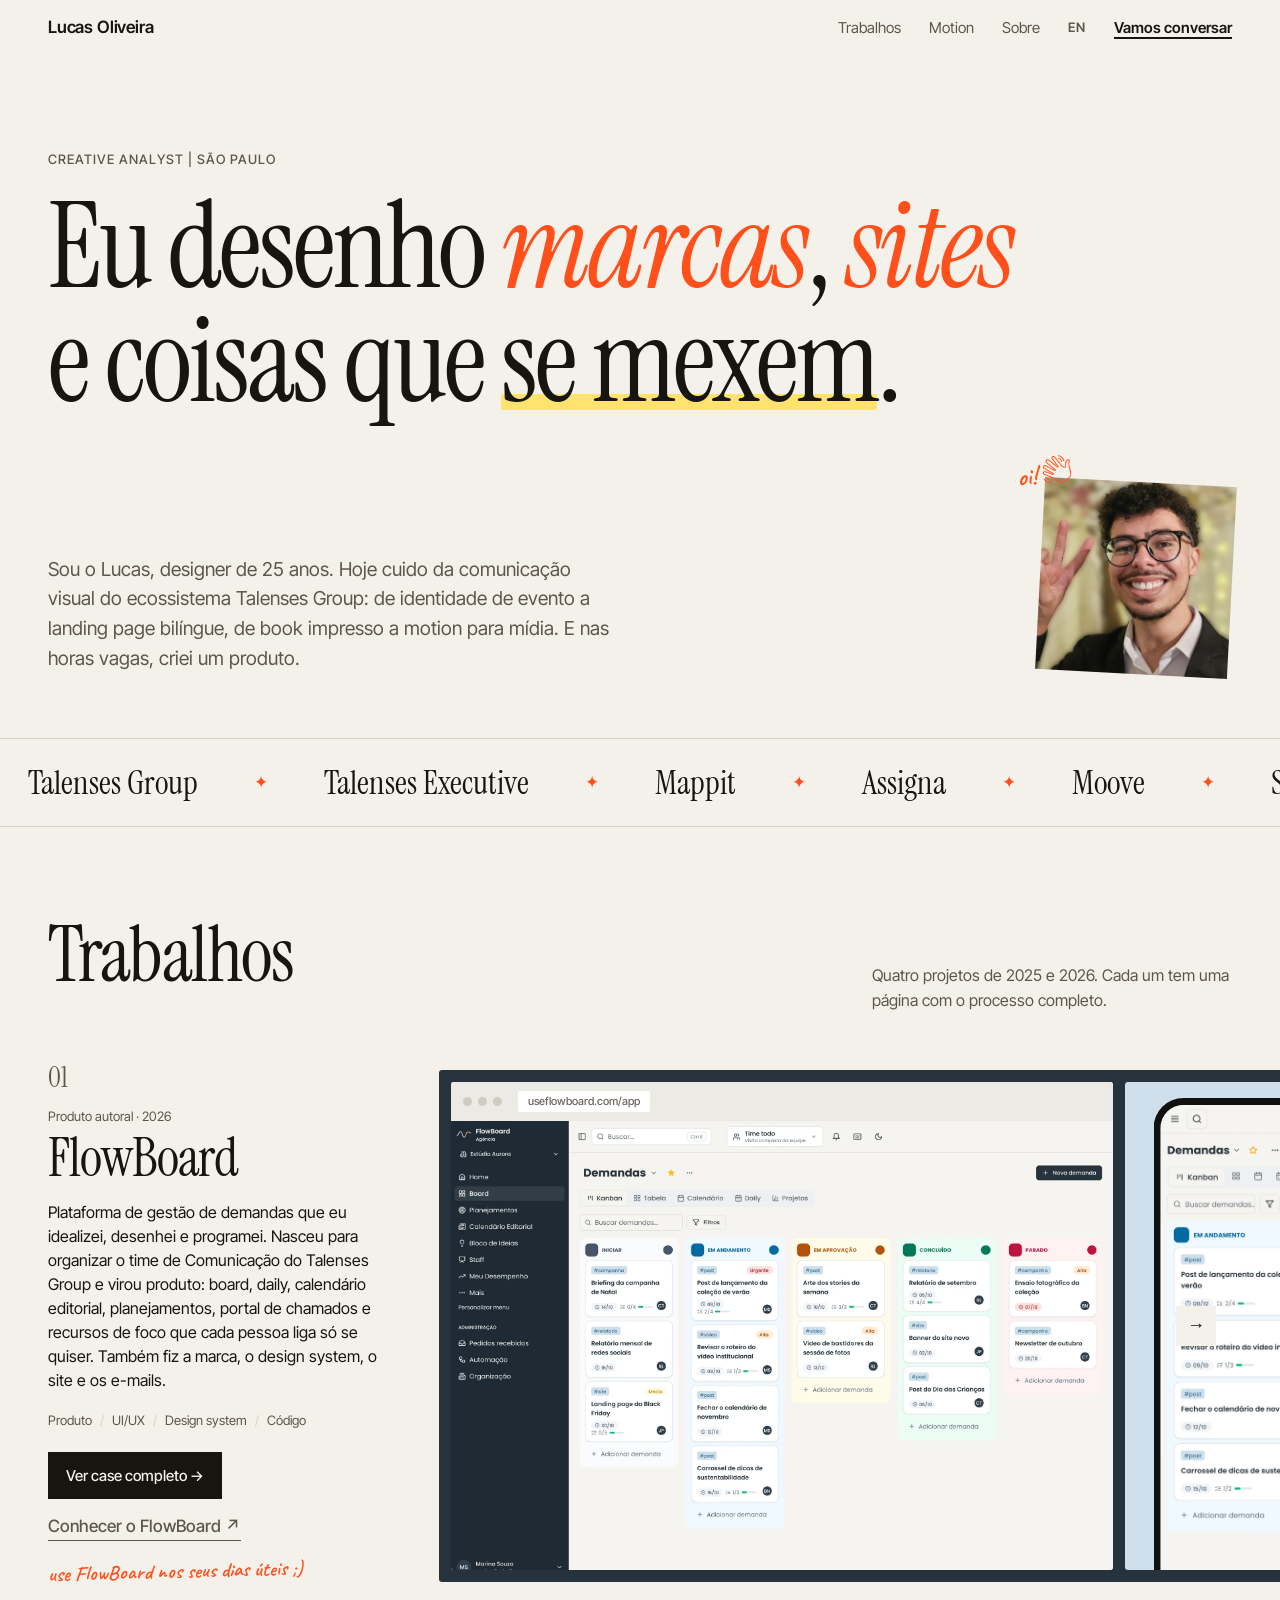
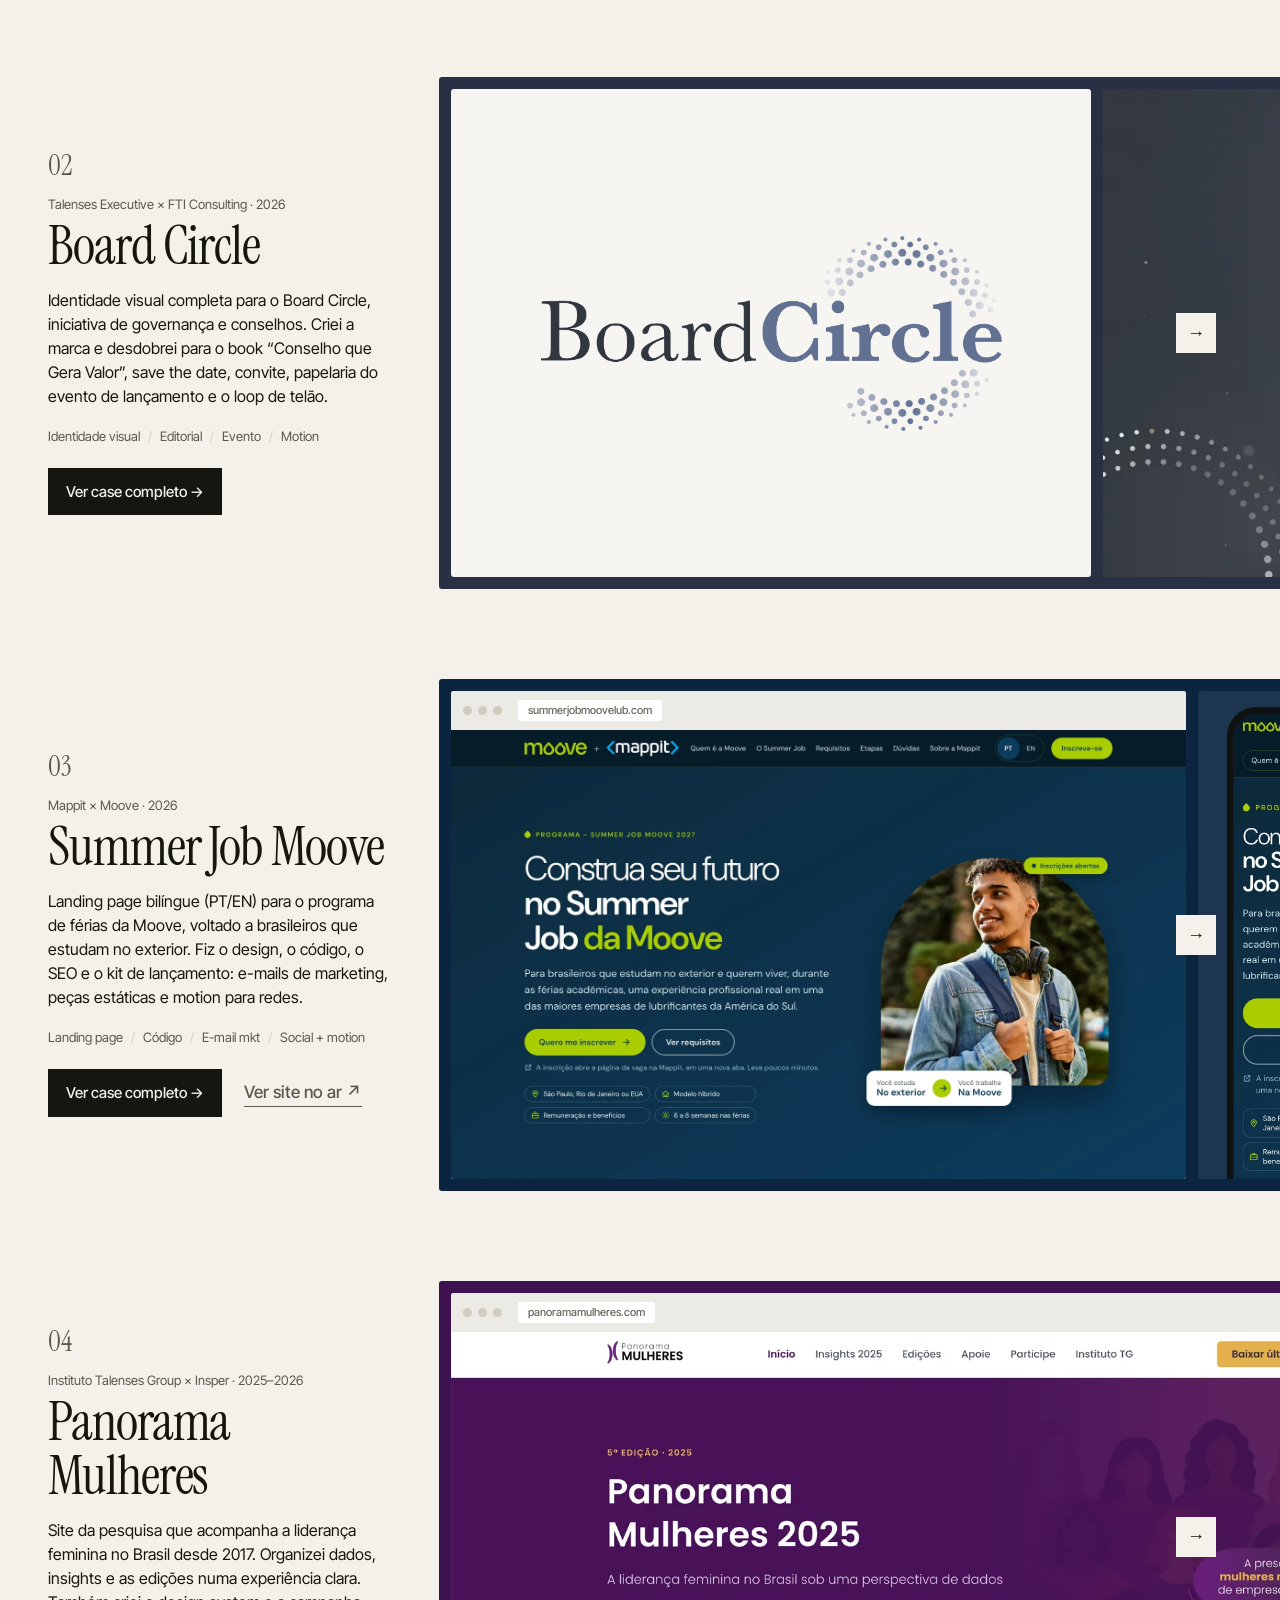
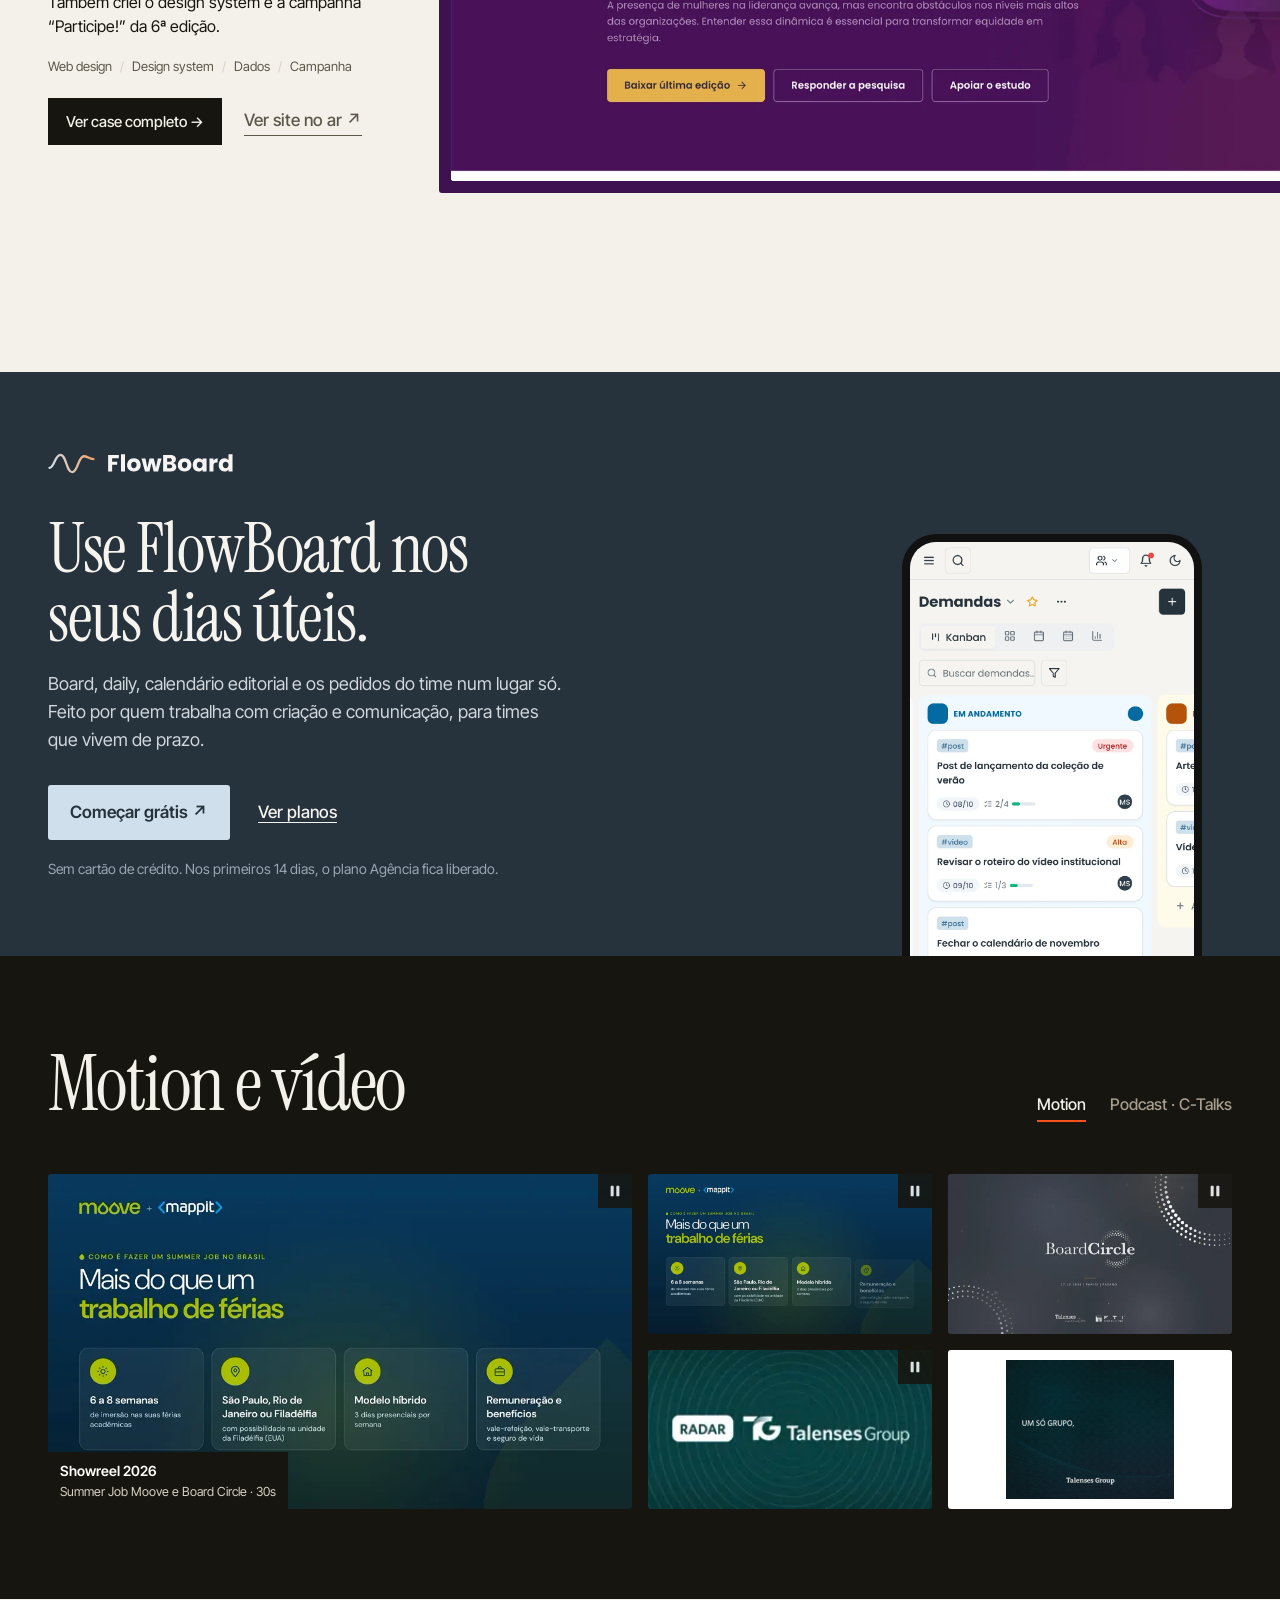
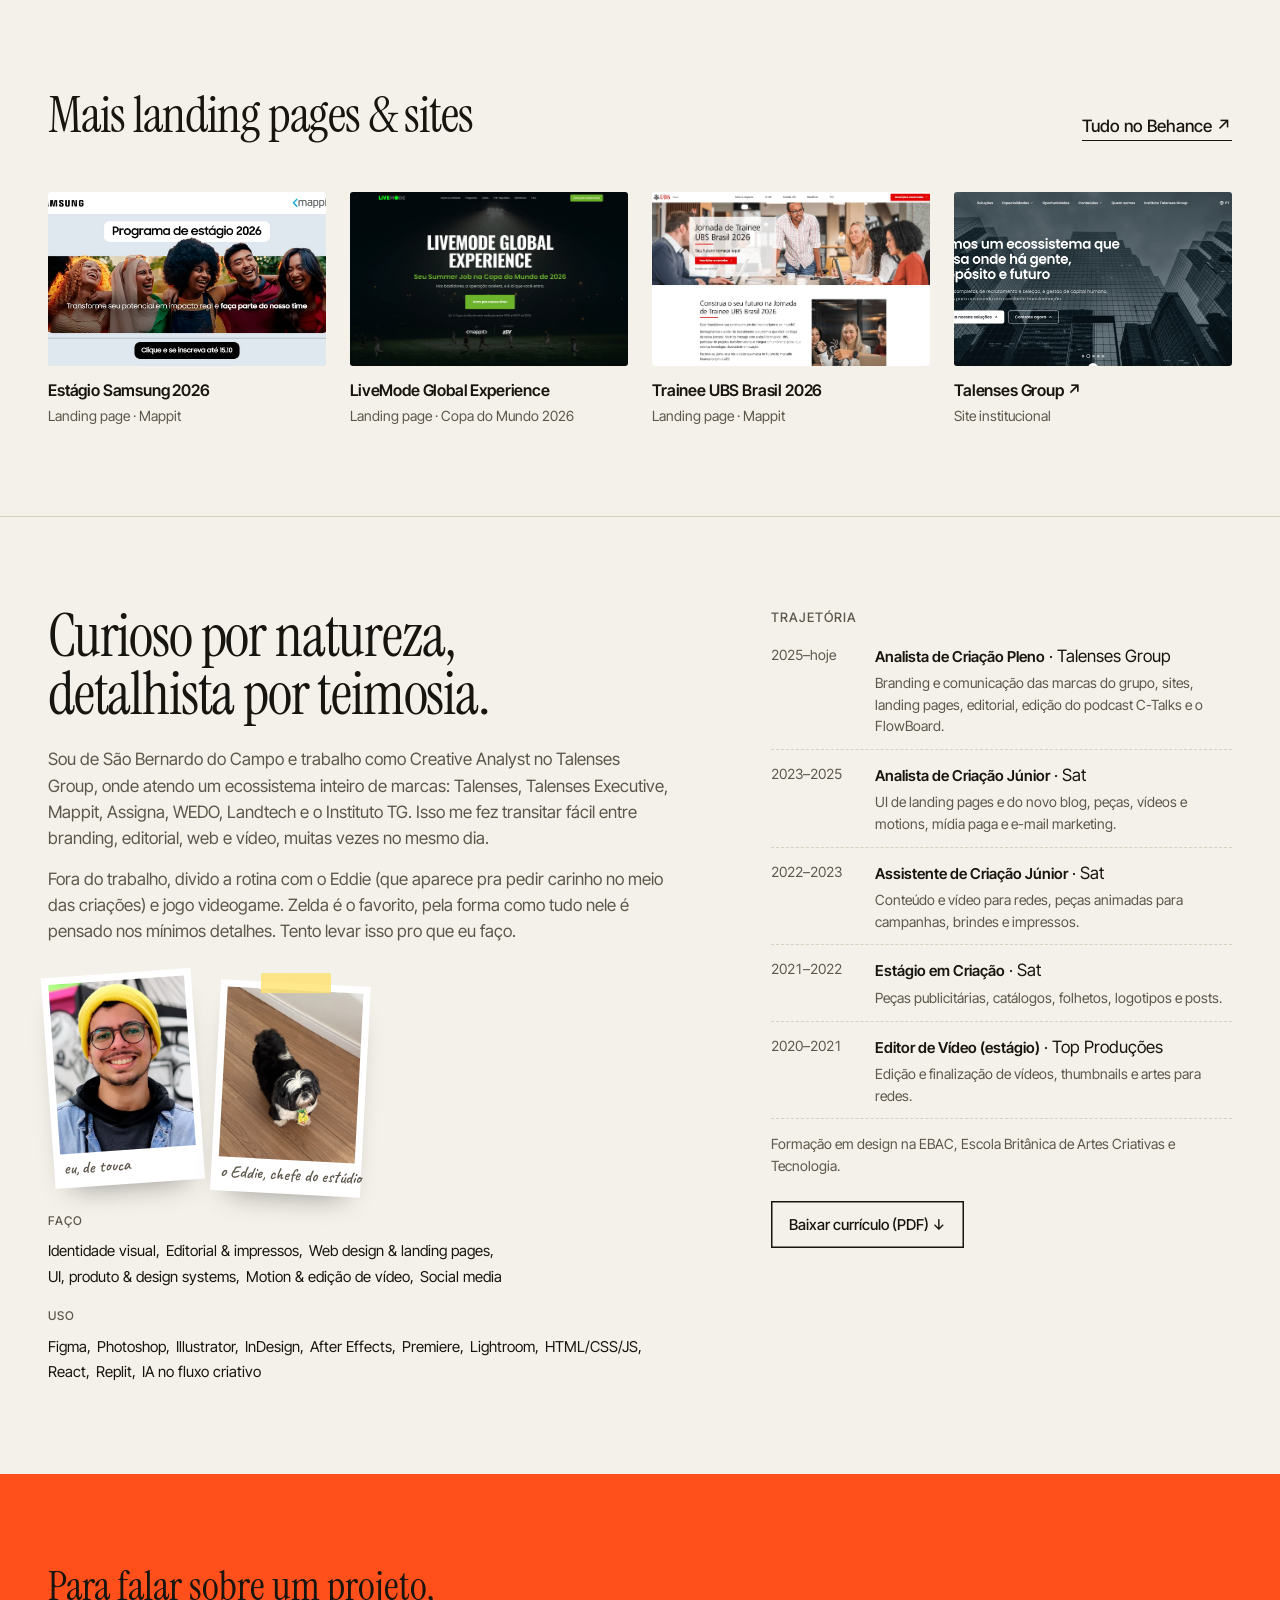
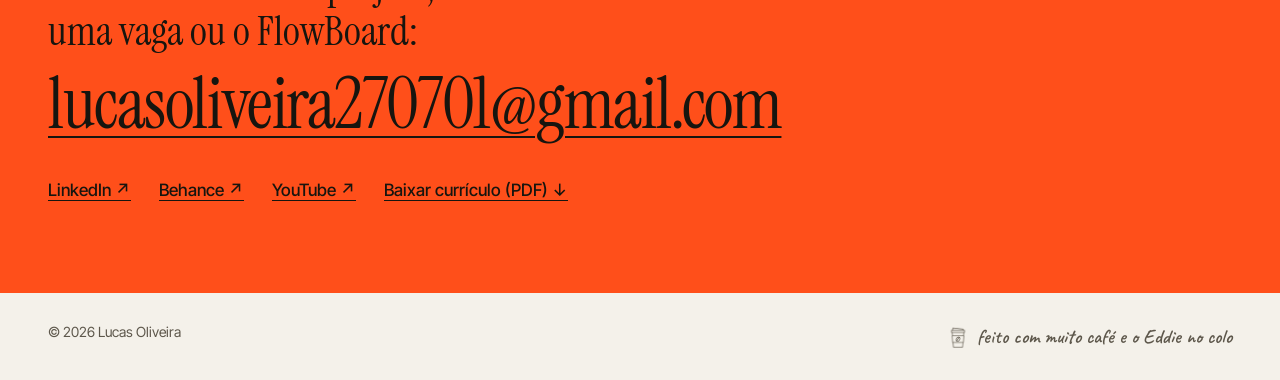
==== index.html @ 0d322a14 "Panorama: 310 empresas na edição 2025; "e-mails de marketing" no Summer Job Co-Authored-By: Claude O" ====
<!doctype html>
<html lang="pt-BR">
<head>
<meta charset="utf-8">
<meta name="viewport" content="width=device-width, initial-scale=1">
<title>Lucas Oliveira · Designer</title>
<meta name="description" content="Lucas Oliveira, designer em São Paulo. Identidade visual, sites, landing pages, produto e motion.">
<link rel="canonical" href="https://lukeoliveira27.github.io/portfolio/">
<link rel="alternate" hreflang="pt-BR" href="https://lukeoliveira27.github.io/portfolio/">
<link rel="alternate" hreflang="en" href="https://lukeoliveira27.github.io/portfolio/en/">
<meta property="og:type" content="website">
<meta property="og:title" content="Lucas Oliveira · Designer">
<meta property="og:description" content="Lucas Oliveira, designer em São Paulo. Identidade visual, sites, landing pages, produto e motion.">
<meta property="og:url" content="https://lukeoliveira27.github.io/portfolio/">
<meta property="og:image" content="https://lukeoliveira27.github.io/portfolio/assets/img/og.jpg">
<meta property="og:image:width" content="1200">
<meta property="og:image:height" content="630">
<meta name="twitter:card" content="summary_large_image">
<link rel="icon" href="assets/img/favicon.svg" type="image/svg+xml">
<link rel="preconnect" href="https://fonts.googleapis.com">
<link rel="preconnect" href="https://fonts.gstatic.com" crossorigin>
<link href="https://fonts.googleapis.com/css2?family=Instrument+Serif:ital@0;1&family=Inter+Tight:wght@400;500;600&family=Caveat:wght@500;600&display=swap" rel="stylesheet">
<link rel="stylesheet" href="styles.css">

</head>
<body>

<a class="skip" href="#trabalhos">Pular para os trabalhos</a>

<header class="nav">
  <a href="#topo" class="nav__name">Lucas Oliveira</a>
  <nav aria-label="Principal">
    <a href="#trabalhos">Trabalhos</a>
    <a href="#motion">Motion</a>
    <a href="#sobre">Sobre</a>
    <a class="nav__lang" href="en/" hreflang="en" lang="en">EN</a>
    <a href="#contato" class="nav__cta">Vamos conversar</a>
  </nav>
</header>

<main id="topo">

  <section class="hero wrap">
    <p class="eyebrow">Creative Analyst | São Paulo</p>
    <h1 class="hero__title">Eu desenho <em>marcas</em>, <em>sites</em><br class="br-lg"> e coisas que <span class="hero__move" aria-label="se mexem"><span aria-hidden="true"><span style="--i:0">s</span><span style="--i:1">e</span> <span style="--i:3">m</span><span style="--i:4">e</span><span style="--i:5">x</span><span style="--i:6">e</span><span style="--i:7">m</span></span></span>.</h1>
    <div class="hero__foot">
      <p class="hero__lead">Sou o Lucas, designer de 25 anos. Hoje cuido da comunicação visual do ecossistema Talenses Group: de identidade de evento a landing page bilíngue, de book impresso a motion para mídia. E nas horas vagas, criei um produto.</p>
      <figure class="hero__photo">
        <img src="assets/img/lucas.webp" alt="Lucas Oliveira sorrindo e fazendo sinal de paz" width="800" height="800">
        <figcaption class="hand">oi! <i class="ico ico--wave" style="--i:url(assets/icons/aceno.png)" aria-hidden="true"></i></figcaption>
      </figure>
    </div>
  </section>

  <div class="marquee" aria-label="Marcas e clientes">
    <div class="marquee__track"><span>Talenses Group</span><span>Talenses Executive</span><span>Mappit</span><span>Assigna</span><span>Moove</span><span>Samsung</span><span>UBS</span><span>LiveMode</span><span>Insper</span><span>FTI Consulting</span><span aria-hidden="true">Talenses Group</span><span aria-hidden="true">Talenses Executive</span><span aria-hidden="true">Mappit</span><span aria-hidden="true">Assigna</span><span aria-hidden="true">Moove</span><span aria-hidden="true">Samsung</span><span aria-hidden="true">UBS</span><span aria-hidden="true">LiveMode</span><span aria-hidden="true">Insper</span><span aria-hidden="true">FTI Consulting</span></div>
  </div>

  <section id="trabalhos" class="wrap section">
    <header class="section__head section__head--row">
      <h2 class="section__title">Trabalhos</h2>
      <p class="section__note">Quatro projetos de 2025 e 2026. Cada um tem uma página com o processo completo.</p>
    </header>

    <article class="case case--flow">
      <div class="case__intro">
        <span class="case__num">01</span>
        <div>
          <p class="case__client">Produto autoral · 2026</p>
          <h3 class="case__title"><a href="cases/flowboard.html">FlowBoard</a></h3>
          <p class="case__text">Plataforma de gestão de demandas que eu idealizei, desenhei e programei. Nasceu para organizar o time de Comunicação do Talenses Group e virou produto: board, daily, calendário editorial, planejamentos, portal de chamados e recursos de foco que cada pessoa liga só se quiser. Também fiz a marca, o design system, o site e os e-mails.</p>
          <ul class="tags"><li>Produto</li><li>UI/UX</li><li>Design system</li><li>Código</li></ul>
          <div class="case__links"><a class="btn" href="cases/flowboard.html">Ver case completo →</a><a class="link link--muted" href="https://useflowboard.com/" target="_blank" rel="noopener">Conhecer o FlowBoard ↗</a></div>
          <p class="hand case__note">use FlowBoard nos seus dias úteis ;)</p>
        </div>
      </div>
      <div class="car car--flow" role="region" aria-label="Imagens de FlowBoard">
        <button class="car__btn car__btn--prev" type="button" aria-label="Anterior" disabled>←</button>
        <div class="car__track" tabindex="0">
        <figure class="s s--browser zoom" style="--ar: 1.4409"><div class="browser"><span></span><span></span><span></span><b>useflowboard.com/app</b></div><img src="assets/img/fb-kanban.webp" alt="Board do FlowBoard em kanban, com demandas por status" loading="lazy" width="2000" height="1388"></figure>
        <figure class="s s--phone zoom"><img src="assets/img/fb-mob-board.webp" alt="Board do FlowBoard no celular" loading="lazy" width="900" height="1947"></figure>
        <figure class="s zoom"><img src="assets/img/fb-home.webp" alt="Home do FlowBoard com a Daily e as prioridades do dia" loading="lazy" width="2000" height="1388"></figure>
        <figure class="s zoom"><img src="assets/img/fb-kanban-dark.webp" alt="Board do FlowBoard no modo escuro" loading="lazy" width="2000" height="1388"></figure>
        <figure class="s s--phone zoom"><img src="assets/img/fb-mob-daily.webp" alt="Daily do FlowBoard no celular" loading="lazy" width="900" height="1947"></figure>
        <figure class="s s--browser zoom" style="--ar: 1.6000"><div class="browser"><span></span><span></span><span></span><b>useflowboard.com</b></div><img src="assets/img/fb-site.webp" alt="Site do FlowBoard: Cada demanda num lugar só" loading="lazy" width="2000" height="1250"></figure>
        </div>
        <button class="car__btn car__btn--next" type="button" aria-label="Próximo">→</button>
      </div>
    </article>

    <article class="case case--board">
      <div class="case__intro">
        <span class="case__num">02</span>
        <div>
          <p class="case__client">Talenses Executive × FTI Consulting · 2026</p>
          <h3 class="case__title"><a href="cases/board-circle.html">Board Circle</a></h3>
          <p class="case__text">Identidade visual completa para o Board Circle, iniciativa de governança e conselhos. Criei a marca e desdobrei para o book “Conselho que Gera Valor”, save the date, convite, papelaria do evento de lançamento e o loop de telão.</p>
          <ul class="tags"><li>Identidade visual</li><li>Editorial</li><li>Evento</li><li>Motion</li></ul>
          <div class="case__links"><a class="btn" href="cases/board-circle.html">Ver case completo →</a></div>
          
        </div>
      </div>
      <div class="car car--board" role="region" aria-label="Imagens de Board Circle">
        <button class="car__btn car__btn--prev" type="button" aria-label="Anterior" disabled>←</button>
        <div class="car__track" tabindex="0">
        <figure class="s s--logo"><img src="assets/img/bc-logo.png" alt="Logotipo Board Circle" loading="lazy" width="1401" height="591"></figure>
        <figure class="s s--video"><video src="assets/video/bc-loop.mp4" poster="assets/img/poster-bc-loop.webp" muted loop playsinline preload="none" aria-label="Loop animado do Board Circle para o telão do evento"></video></figure>
        <figure class="s zoom"><img src="assets/img/bc-convite.webp" alt="Convite do Board Circle Experience" loading="lazy" width="1080" height="1080"></figure>
        <figure class="s zoom"><img src="assets/img/bc-std.webp" alt="Save the date do Board Circle" loading="lazy" width="1080" height="1080"></figure>
        <figure class="s zoom"><img src="assets/img/bc-book-li.webp" alt="Divulgação do book Conselho que Gera Valor em tablet" loading="lazy" width="1600" height="900"></figure>
        <figure class="s s--light zoom"><img src="assets/img/bc-ecobag.webp" alt="Mockup de ecobag preta com a marca Board Circle" loading="lazy" width="1200" height="1205"></figure>
        <figure class="s s--contain zoom"><img src="assets/img/bc-azeite.webp" alt="Mockup de porta-azeite com a marca Board Circle" loading="lazy" width="979" height="1606"></figure>
        </div>
        <button class="car__btn car__btn--next" type="button" aria-label="Próximo">→</button>
      </div>
    </article>

    <article class="case case--moove">
      <div class="case__intro">
        <span class="case__num">03</span>
        <div>
          <p class="case__client">Mappit × Moove · 2026</p>
          <h3 class="case__title"><a href="cases/summer-job-moove.html">Summer Job Moove</a></h3>
          <p class="case__text">Landing page bilíngue (PT/EN) para o programa de férias da Moove, voltado a brasileiros que estudam no exterior. Fiz o design, o código, o SEO e o kit de lançamento: e-mails de marketing, peças estáticas e motion para redes.</p>
          <ul class="tags"><li>Landing page</li><li>Código</li><li>E-mail mkt</li><li>Social + motion</li></ul>
          <div class="case__links"><a class="btn" href="cases/summer-job-moove.html">Ver case completo →</a><a class="link link--muted" href="https://summerjobmoovelub.com/" target="_blank" rel="noopener">Ver site no ar ↗</a></div>
          
        </div>
      </div>
      <div class="car car--moove" role="region" aria-label="Imagens de Summer Job Moove">
        <button class="car__btn car__btn--prev" type="button" aria-label="Anterior" disabled>←</button>
        <div class="car__track" tabindex="0">
        <figure class="s s--browser zoom" style="--ar: 1.6000"><div class="browser"><span></span><span></span><span></span><b>summerjobmoovelub.com</b></div><img src="assets/img/moove-lp-topo.webp" alt="Topo da landing page Summer Job Moove no computador" loading="lazy" width="1600" height="1000"></figure>
        <figure class="s s--phone zoom"><img src="assets/img/moove-lp-mobile.webp" alt="Landing page Summer Job Moove no celular" loading="lazy" width="750" height="1624"></figure>
        <figure class="s s--post">
          <div class="post">
            <header class="post__head">
              <img src="assets/img/mappit-avatar.webp" alt="" width="48" height="48">
              <div><b>Mappit</b><span>Recrutamento de jovens talentos</span><span>1 d</span></div>
              <span class="post__follow">+ Seguir</span>
            </header>
            <p class="post__text">Passe suas férias no Brasil e construa seu futuro na Moove. Inscrições abertas para o Summer Job Moove 2027 em São Paulo, Rio de Janeiro ou Filadélfia.</p>
            <div class="zoom post__media"><img src="assets/img/moove-feed.webp" alt="Post de feed: Construa seu futuro na Moove" loading="lazy" width="1080" height="1080"></div>
            <div class="post__stats" aria-hidden="true"><span><i class="ico" style="--i:url(assets/icons/curtir.png)"></i><i class="ico" style="--i:url(assets/icons/coracao.png)"></i><i class="ico" style="--i:url(assets/icons/palmas.png)"></i></span></div>
            <div class="post__actions"><span>Gostei</span><span>Comentar</span><span>Compartilhar</span><span>Enviar</span></div>
          </div>
        </figure>
        <figure class="s s--video"><video src="assets/video/moove-motion.mp4" poster="assets/img/poster-moove-motion.webp" muted loop playsinline preload="none" aria-label="Motion de divulgação do Summer Job Moove"></video></figure>
        <figure class="s zoom"><img src="assets/img/moove-lp-08.webp" alt="Seção de etapas do processo seletivo" loading="lazy" width="1600" height="723"></figure>
        </div>
        <button class="car__btn car__btn--next" type="button" aria-label="Próximo">→</button>
      </div>
    </article>

    <article class="case case--panorama">
      <div class="case__intro">
        <span class="case__num">04</span>
        <div>
          <p class="case__client">Instituto Talenses Group × Insper · 2025–2026</p>
          <h3 class="case__title"><a href="cases/panorama-mulheres.html">Panorama Mulheres</a></h3>
          <p class="case__text">Site da pesquisa que acompanha a liderança feminina no Brasil desde 2017. Organizei dados, insights e as edições numa experiência clara. Também criei o design system e a campanha “Participe!” da 6ª edição.</p>
          <ul class="tags"><li>Web design</li><li>Design system</li><li>Dados</li><li>Campanha</li></ul>
          <div class="case__links"><a class="btn" href="cases/panorama-mulheres.html">Ver case completo →</a><a class="link link--muted" href="https://panoramamulheres.com/" target="_blank" rel="noopener">Ver site no ar ↗</a></div>
          
        </div>
      </div>
      <div class="car car--panorama" role="region" aria-label="Imagens de Panorama Mulheres">
        <button class="car__btn car__btn--prev" type="button" aria-label="Anterior" disabled>←</button>
        <div class="car__track" tabindex="0">
        <figure class="s s--browser zoom" style="--ar: 2.3022"><div class="browser"><span></span><span></span><span></span><b>panoramamulheres.com</b></div><img src="assets/img/pm-site-old.webp" alt="Topo do site Panorama Mulheres 2025" loading="lazy" width="1600" height="695"></figure>
        <figure class="s zoom"><img src="assets/img/pm-participe-2.webp" alt="Post da campanha Participe da 6ª edição" loading="lazy" width="1080" height="1080"></figure>
        <figure class="s zoom"><img src="assets/img/pm-insights.webp" alt="Seção de principais insights da edição 2025" loading="lazy" width="1476" height="935"></figure>
        <figure class="s zoom"><img src="assets/img/pm-edicoes.webp" alt="Linha do tempo das edições desde 2017" loading="lazy" width="1476" height="1064"></figure>
        </div>
        <button class="car__btn car__btn--next" type="button" aria-label="Próximo">→</button>
      </div>
    </article>

  </section>

  <section class="fbcta" aria-labelledby="fbcta-title">
    <div class="wrap fbcta__in">
      <div class="fbcta__text">
        <img class="fbcta__logo" src="assets/img/flowboard-logo.svg" alt="FlowBoard" width="279" height="44">
        <h2 id="fbcta-title" class="fbcta__title">Use FlowBoard nos seus dias úteis.</h2>
        <p class="fbcta__lead">Board, daily, calendário editorial e os pedidos do time num lugar só. Feito por quem trabalha com criação e comunicação, para times que vivem de prazo.</p>
        <div class="fbcta__actions">
          <a class="fbcta__btn" href="https://useflowboard.com/?utm_source=portfolio&utm_medium=referral&utm_campaign=portfolio-lucas" target="_blank" rel="noopener">Começar grátis ↗</a>
          <a class="fbcta__link" href="https://useflowboard.com/planos?utm_source=portfolio&utm_medium=referral&utm_campaign=portfolio-lucas" target="_blank" rel="noopener">Ver planos</a>
        </div>
        <p class="fbcta__note">Sem cartão de crédito. Nos primeiros 14 dias, o plano Agência fica liberado.</p>
      </div>
      <div class="fbcta__shot" aria-hidden="true">
        <img src="assets/img/fb-mob-board.webp" alt="" loading="lazy" width="900" height="1947">
      </div>
    </div>
  </section>

  <section id="motion" class="motion">
    <div class="wrap">
      <header class="section__head section__head--row">
        <h2 class="section__title">Motion e vídeo</h2>
        <div class="tabs" role="tablist" aria-label="Motion e podcast">
          <button type="button" role="tab" id="tab-motion" aria-controls="panel-motion" aria-selected="true">Motion</button>
          <button type="button" role="tab" id="tab-pod" aria-controls="panel-pod" aria-selected="false" tabindex="-1">Podcast · C-Talks</button>
        </div>
      </header>

      <div id="panel-motion" role="tabpanel" aria-labelledby="tab-motion">
        <div class="mgrid">
          <figure class="showreel">
            <video src="assets/video/showreel.mp4" poster="assets/img/poster-showreel.webp" muted loop playsinline preload="none" aria-label="Showreel de motion 2026"></video>
            <figcaption><b>Showreel 2026</b> Summer Job Moove e Board Circle · 30s</figcaption>
          </figure>
          <figure>
            <video src="assets/video/moove-motion.mp4" poster="assets/img/poster-moove-motion.webp" muted loop playsinline preload="none" aria-label="Summer Job Moove"></video>
            <figcaption><b>Summer Job Moove</b> Motion para redes</figcaption>
          </figure>
          <figure>
            <video src="assets/video/bc-loop.mp4" poster="assets/img/poster-bc-loop.webp" muted loop playsinline preload="none" aria-label="Board Circle"></video>
            <figcaption><b>Board Circle</b> Loop de telão do evento</figcaption>
          </figure>
          <figure>
            <video src="assets/video/radar-header.mp4" poster="assets/img/poster-radar-header.webp" muted loop playsinline preload="none" aria-label="Radar TG"></video>
            <figcaption><b>Radar TG</b> Header animado de newsletter</figcaption>
          </figure>
          <figure class="m-gif">
            <img src="assets/img/exame-retangulo.gif" alt="Banner animado Talenses Group para a Exame" loading="lazy" width="300" height="250">
            <figcaption><b>Talenses Group × Exame</b> Banners animados de mídia</figcaption>
          </figure>
        </div>
      </div>

      <div id="panel-pod" role="tabpanel" aria-labelledby="tab-pod">
        <div class="pod__head">
          <p class="pod__text">Edito os episódios do C-Talks, o videocast do Talenses Group com executivos e lideranças, e os cortes para as redes.</p>
          <a class="link pod__all" href="https://www.youtube.com/@c-talks-talenses-group" target="_blank" rel="noopener">Ver todos no YouTube ↗</a>
        </div>
        <div class="pod__grid">
          <a class="ep" href="https://www.youtube.com/watch?v=zMlBGGOxIZM" target="_blank" rel="noopener">
            <span class="ep__thumb"><img src="assets/img/ct-zMlBGGOxIZM.webp" alt="" loading="lazy" width="960" height="540"><span class="ep__play" aria-hidden="true">▶</span></span>
            <span class="ep__n">C-Talks #29</span>
            <span class="ep__t">Brasil 2027: o que esperar da economia e dos negócios</span>
          </a>
          <a class="ep" href="https://www.youtube.com/watch?v=h2c3iQqqNe0" target="_blank" rel="noopener">
            <span class="ep__thumb"><img src="assets/img/ct-h2c3iQqqNe0.webp" alt="" loading="lazy" width="960" height="540"><span class="ep__play" aria-hidden="true">▶</span></span>
            <span class="ep__n">C-Talks #28</span>
            <span class="ep__t">Empresas familiares: sucessão, governança e o legado que atravessa gerações</span>
          </a>
          <a class="ep" href="https://www.youtube.com/watch?v=WfEy7IuZ920" target="_blank" rel="noopener">
            <span class="ep__thumb"><img src="assets/img/ct-WfEy7IuZ920.webp" alt="" loading="lazy" width="960" height="540"><span class="ep__play" aria-hidden="true">▶</span></span>
            <span class="ep__n">C-Talks #27</span>
            <span class="ep__t">Liderança feminina na era da inteligência artificial</span>
          </a>
          <a class="ep" href="https://www.youtube.com/watch?v=sNCrkP57UUg" target="_blank" rel="noopener">
            <span class="ep__thumb"><img src="assets/img/ct-sNCrkP57UUg.webp" alt="" loading="lazy" width="960" height="540"><span class="ep__play" aria-hidden="true">▶</span></span>
            <span class="ep__n">C-Talks #26</span>
            <span class="ep__t">Do código ao comando: como a IA está redesenhando a liderança</span>
          </a>
        </div>
      </div>
    </div>
  </section>

  <section class="wrap section">
    <header class="section__head section__head--row">
      <h2 class="section__title section__title--sm">Mais landing pages &amp; sites</h2>
      <a class="link" href="https://www.behance.net/lucasoliveira107" target="_blank" rel="noopener">Tudo no Behance ↗</a>
    </header>
    <div class="grid">
      <article class="card">
        <figure class="zoom"><img src="assets/img/samsung.webp" alt="Estágio Samsung 2026" loading="lazy" width="1200" height="627"></figure>
        <h3>Estágio Samsung 2026</h3><p>Landing page · Mappit</p>
      </article>
      <article class="card">
        <figure class="zoom"><img src="assets/img/livemode.webp" alt="LiveMode Global Experience" loading="lazy" width="1600" height="790"></figure>
        <h3>LiveMode Global Experience</h3><p>Landing page · Copa do Mundo 2026</p>
      </article>
      <article class="card">
        <figure class="zoom"><img src="assets/img/ubs.webp" alt="Trainee UBS Brasil 2026" loading="lazy" width="1600" height="806"></figure>
        <h3>Trainee UBS Brasil 2026</h3><p>Landing page · Mappit</p>
      </article>
      <article class="card">
        <figure class="zoom"><img src="assets/img/tg-site.webp" alt="Talenses Group" loading="lazy" width="1600" height="694"></figure>
        <h3><a href="https://talensesgroup.com/" target="_blank" rel="noopener">Talenses Group ↗</a></h3><p>Site institucional</p>
      </article>
    </div>
  </section>

  <section id="sobre" class="wrap section about">
    <div class="about__text">
      <h2 class="section__title">Curioso por natureza, detalhista por teimosia.</h2>
      <p>Sou de São Bernardo do Campo e trabalho como Creative Analyst no Talenses Group, onde atendo um ecossistema inteiro de marcas: Talenses, Talenses Executive, Mappit, Assigna, WEDO, Landtech e o Instituto TG. Isso me fez transitar fácil entre branding, editorial, web e vídeo, muitas vezes no mesmo dia.</p>
      <p>Fora do trabalho, divido a rotina com o Eddie (que aparece pra pedir carinho no meio das criações) e jogo videogame. Zelda é o favorito, pela forma como tudo nele é pensado nos mínimos detalhes. Tento levar isso pro que eu faço.</p>
      <div class="about__photos" aria-hidden="true">
        <figure class="polaroid polaroid--a"><img src="assets/img/lucas2.webp" alt="" loading="lazy"><figcaption class="hand">eu, de touca</figcaption></figure>
        <figure class="polaroid polaroid--b"><img src="assets/img/eddie.webp" alt="" loading="lazy"><figcaption class="hand">o Eddie, chefe do estúdio</figcaption></figure>
      </div>
      <div class="skills">
        <h3>Faço</h3>
        <ul><li>Identidade visual</li><li>Editorial &amp; impressos</li><li>Web design &amp; landing pages</li><li>UI, produto &amp; design systems</li><li>Motion &amp; edição de vídeo</li><li>Social media</li></ul>
        <h3>Uso</h3>
        <ul><li>Figma</li><li>Photoshop</li><li>Illustrator</li><li>InDesign</li><li>After Effects</li><li>Premiere</li><li>Lightroom</li><li>HTML/CSS/JS</li><li>React</li><li>Replit</li><li>IA no fluxo criativo</li></ul>
      </div>
    </div>
    <aside class="about__side">
      <h3 class="about__sub">Trajetória</h3>
      <ol class="tl">
          <li><span class="tl__when">2025–hoje</span><div><b>Analista de Criação Pleno</b> · Talenses Group<p>Branding e comunicação das marcas do grupo, sites, landing pages, editorial, edição do podcast C-Talks e o FlowBoard.</p></div></li>
          <li><span class="tl__when">2023–2025</span><div><b>Analista de Criação Júnior</b> · Sat<p>UI de landing pages e do novo blog, peças, vídeos e motions, mídia paga e e-mail marketing.</p></div></li>
          <li><span class="tl__when">2022–2023</span><div><b>Assistente de Criação Júnior</b> · Sat<p>Conteúdo e vídeo para redes, peças animadas para campanhas, brindes e impressos.</p></div></li>
          <li><span class="tl__when">2021–2022</span><div><b>Estágio em Criação</b> · Sat<p>Peças publicitárias, catálogos, folhetos, logotipos e posts.</p></div></li>
          <li><span class="tl__when">2020–2021</span><div><b>Editor de Vídeo (estágio)</b> · Top Produções<p>Edição e finalização de vídeos, thumbnails e artes para redes.</p></div></li>
      </ol>
      <p class="about__edu">Formação em design na EBAC, Escola Britânica de Artes Criativas e Tecnologia.</p>
      <a class="btn btn--ghost" href="assets/curriculo-lucas-oliveira.pdf" download>Baixar currículo (PDF) ↓</a>
    </aside>
  </section>

  <section id="contato" class="contact">
    <div class="wrap">
      <h2 class="contact__title">Para falar sobre um projeto, uma vaga ou o FlowBoard:</h2>
      <a class="contact__mail" href="mailto:lucasoliveira270701@gmail.com">lucasoliveira270701@gmail.com</a>
      <ul class="contact__links">
        <li><a href="https://www.linkedin.com/in/lucasantosoliveira/" target="_blank" rel="noopener">LinkedIn ↗</a></li>
        <li><a href="https://www.behance.net/lucasoliveira107" target="_blank" rel="noopener">Behance ↗</a></li>
        <li><a href="https://www.youtube.com/@lukizitos" target="_blank" rel="noopener">YouTube ↗</a></li>
        <li><a href="assets/curriculo-lucas-oliveira.pdf" download>Baixar currículo (PDF) ↓</a></li>
      </ul>
    </div>
  </section>
</main>

<footer class="foot wrap">
  <span>© 2026 Lucas Oliveira</span>
  <span class="hand foot__made"><i class="ico" style="--i:url(assets/icons/cafe.png)" aria-hidden="true"></i>feito com muito café e o Eddie no colo</span>
</footer>

<dialog class="lightbox" aria-label="Ampliar">
  <button class="lightbox__close" aria-label="Fechar">×</button>
  <img alt="">
</dialog>

<script>window.I18N = { pause: "Pausar vídeo", play: "Tocar vídeo", zoom: "Ampliar", swipe: "deslize para ver mais" };</script>
<script src="main.js"></script>
</body>
</html>
---- styles.css ----
:root {
  --paper: #f4f1ea;
  --paper-2: #ebe6db;
  --ink: #17150f;
  --ink-2: #5d574b;
  --line: #d8d1c2;
  --accent: #ff4f1a;
  --highlight: #ffe36e;
  --board: #2a3044;
  --moove: #0b2440;
  --panorama: #3e1250;
  --serif: "Instrument Serif", Georgia, serif;
  --sans: "Inter Tight", system-ui, -apple-system, sans-serif;
  --hand: "Caveat", cursive;
  --radius: 3px;
  --gutter: clamp(16px, 4vw, 48px);
}

*, *::before, *::after { box-sizing: border-box; }
html { scroll-behavior: smooth; -webkit-text-size-adjust: 100%; }
body {
  margin: 0;
  background: var(--paper);
  color: var(--ink);
  font: 400 17px/1.55 var(--sans);
  -webkit-font-smoothing: antialiased;
  overflow-x: hidden;
}
img, video { display: block; max-width: 100%; height: auto; }
figure { margin: 0; }
a { color: inherit; }
em { font-style: italic; }
::selection { background: var(--highlight); }

.wrap { width: 100%; max-width: 1280px; margin-inline: auto; padding-inline: var(--gutter); }
.hand { font-family: var(--hand); font-weight: 600; }
.skip { position: absolute; left: -999px; }
.skip:focus { left: 16px; top: 16px; z-index: 99; background: var(--ink); color: var(--paper); padding: 8px 12px; border-radius: 8px; }
:focus-visible { outline: 2px solid var(--accent); outline-offset: 3px; border-radius: 4px; }

/* ---------- NAV ---------- */
.nav {
  position: sticky; top: 0; z-index: 20;
  display: flex; align-items: center; justify-content: space-between; gap: 16px;
  padding: 14px var(--gutter);
  background: var(--paper);
  border-bottom: 1px solid transparent;
  transition: border-color .3s;
}
.nav.is-scrolled { border-color: var(--line); }
.nav__name { font-weight: 600; text-decoration: none; letter-spacing: -.01em; }
.nav nav { display: flex; align-items: center; gap: clamp(12px, 2.5vw, 28px); font-size: 15px; }
.nav nav a { text-decoration: none; color: var(--ink-2); transition: color .2s; }
.nav nav a:hover { color: var(--ink); }
.nav .nav__cta { color: var(--ink); font-weight: 600; text-decoration: underline; text-underline-offset: 4px; text-decoration-thickness: 1.5px; }
.nav .nav__cta:hover { color: var(--accent); }
@media (max-width: 640px) {
  .nav nav a:not(.nav__cta) { display: none; }
}

/* ---------- HERO ---------- */
.eyebrow {
  display: inline-flex; align-items: center; gap: 8px;
  margin: 0 0 20px; font-size: 13px; font-weight: 500;
  letter-spacing: .08em; text-transform: uppercase; color: var(--ink-2);
}

.hero { padding-top: clamp(40px, 7vw, 96px); padding-bottom: clamp(32px, 5vw, 64px); }
.hero__title {
  margin: 0; font-family: var(--serif); font-weight: 400;
  font-size: clamp(48px, 9.4vw, 148px); line-height: .95; letter-spacing: -.025em;
  text-wrap: balance;
}
.hero__title em { color: var(--accent); }
.hero__move { display: inline-block; position: relative; }
.hero__move span span { display: inline-block; animation: hop 3.2s cubic-bezier(.3,.7,.3,1) infinite; animation-delay: calc(var(--i) * 70ms); }
@keyframes hop {
  0%, 30%, 100% { transform: translateY(0) rotate(0); }
  8% { transform: translateY(-.14em) rotate(-5deg); }
  16% { transform: translateY(.02em) rotate(3deg); }
  22% { transform: translateY(0) rotate(0); }
}
.hero__move::after {
  content: ""; position: absolute; left: 0; right: 0; bottom: .06em; height: .14em;
  background: var(--highlight); z-index: -1; border-radius: 2px;
}
.br-lg { display: none; }
@media (min-width: 900px) { .br-lg { display: inline; } }

.hero__foot {
  display: flex; align-items: flex-end; justify-content: space-between; gap: 32px;
  margin-top: clamp(32px, 5vw, 64px);
}
.hero__lead { max-width: 52ch; margin: 0; font-size: clamp(17px, 1.5vw, 20px); color: var(--ink-2); }
.hero__photo { position: relative; flex: none; width: clamp(120px, 15vw, 200px); transform: rotate(3deg); }
.hero__photo img { aspect-ratio: 1; object-fit: cover; }
.hero__photo figcaption { position: absolute; left: -28px; top: -22px; font-size: 26px; transform: rotate(-10deg); color: var(--accent); }
@media (max-width: 640px) {
  .hero__foot { flex-direction: column-reverse; align-items: flex-start; }
  .hero__photo figcaption { left: auto; right: -8px; }
}

/* ---------- MARCAS (faixa animada; para ao passar o mouse e com "reduzir movimento") ---------- */
.marquee { overflow: hidden; border-block: 1px solid var(--line); padding: 18px 0; }
.marquee__track { display: flex; width: max-content; animation: marquee 38s linear infinite; }
.marquee:hover .marquee__track { animation-play-state: paused; }
.marquee span {
  font-family: var(--serif); font-size: clamp(22px, 2.6vw, 34px); white-space: nowrap; padding-inline: 28px;
  display: inline-flex; align-items: center;
}
.marquee span::after { content: "✦"; font-size: .5em; color: var(--accent); margin-left: 56px; }
@keyframes marquee { to { transform: translateX(-50%); } }

/* ---------- SECTIONS ---------- */
.section { padding-block: clamp(56px, 7vw, 100px); }
.section__head { margin-bottom: clamp(28px, 4vw, 52px); }
.section__head--row { display: flex; align-items: baseline; justify-content: space-between; gap: 16px; flex-wrap: wrap; }
.section__title {
  margin: 0; font-family: var(--serif); font-weight: 400;
  font-size: clamp(40px, 6vw, 84px); line-height: 1; letter-spacing: -.02em; text-wrap: balance;
}
.section__title em { color: var(--accent); }
.section__title--sm { font-size: clamp(32px, 4vw, 52px); }
.section__note { margin: 0; max-width: 40ch; color: var(--ink-2); font-size: 16px; }
.link { font-weight: 500; text-decoration: none; border-bottom: 1.5px solid currentColor; padding-bottom: 1px; }
.link:hover { color: var(--accent); }


/* ---------- CASES: TEXTO + CARROSSEL ---------- */
.case {
  display: grid; grid-template-columns: minmax(280px, 340px) minmax(0, 1fr); gap: clamp(24px, 4vw, 56px);
  align-items: center; margin-bottom: clamp(56px, 7vw, 96px);
}
.case:last-child { margin-bottom: 0; }
.case__num { display: block; font-family: var(--serif); font-size: 28px; color: var(--ink-2); line-height: 1; margin-bottom: 14px; }
.case__client { margin: 0 0 6px; font-size: 13px; color: var(--ink-2); }
.case__title { margin: 0 0 14px; font-family: var(--serif); font-weight: 400; font-size: clamp(38px, 4.2vw, 58px); line-height: 1; letter-spacing: -.02em; }
.case__text { margin: 0 0 18px; font-size: 16px; line-height: 1.5; }
.tags { display: flex; flex-wrap: wrap; gap: 0; margin: 0 0 22px; padding: 0; list-style: none; font-size: 13px; color: var(--ink-2); }
.tags li + li::before { content: "/"; margin: 0 8px; color: var(--line); }
.case__note { margin: 14px 0 0; font-size: 21px; color: var(--accent); transform: rotate(-1.5deg); width: fit-content; }

.car {
  --h: clamp(400px, 40vw, 560px);
  position: relative; min-width: 0;
  /* sangra até a borda direita da tela */
  margin-right: calc(-1 * ((100vw - min(100vw, 1280px)) / 2 + var(--gutter)));
}
.car__track {
  display: flex; gap: 12px; height: var(--h); padding: 12px; overflow-x: auto; overscroll-behavior-x: contain;
  scroll-snap-type: x mandatory; scroll-padding-inline: 12px; scrollbar-width: none;
  border-radius: var(--radius) 0 0 var(--radius);
}
.car__track::-webkit-scrollbar { display: none; }
.car--flow .car__track { background: #26323c; }
.car--board .car__track { background: var(--board); }
.car--moove .car__track { background: var(--moove); }
.car--panorama .car__track { background: var(--panorama); }

.s { position: relative; flex: 0 0 auto; height: 100%; margin: 0; scroll-snap-align: start; border-radius: var(--radius); overflow: hidden; background: rgba(255,255,255,.06); }
.s > img { display: block; height: 100%; width: auto; max-width: none; }
.zoom { cursor: zoom-in; }
.s--browser { display: flex; flex-direction: column; background: #f6f4ef; width: calc((var(--h) - 24px - 29px) * var(--ar)); }
.s--browser > img { flex: 1; min-height: 0; width: 100%; height: auto; object-fit: cover; object-position: top left; }
.s--phone { width: calc(var(--h) * .56); background: #cfe0ec; }
.car--board .s--phone, .car--moove .s--phone { background: rgba(255,255,255,.08); }
.s--phone > img {
  position: absolute; left: 50%; top: 16px; height: calc(100% - 16px); width: auto; transform: translateX(-50%);
  border: 7px solid #111; border-bottom: 0; border-radius: 30px 30px 0 0;
}
.s--logo { width: calc(var(--h) * 1.25); background: #f6f5f2; display: grid; place-items: center; }
.s--logo > img { width: 72%; height: auto; }
.s--contain { width: calc(var(--h) * .75); background: #fff; }
.s--contain > img { position: absolute; inset: 0; width: 100%; height: 100%; object-fit: contain; padding: 6%; }
.s--light { background: #ececec; }
.s--video { width: calc((var(--h) - 24px) * 16 / 9); }
.s--video video { width: 100%; height: 100%; object-fit: cover; }
.s--post { width: calc(var(--h) - 196px); display: flex; align-items: center; justify-content: center; padding: 12px; background: #e9e6df; }

.car__btn {
  position: absolute; top: 50%; z-index: 3; width: 40px; height: 40px; margin-top: -20px;
  border: 0; background: var(--paper); color: var(--ink); font-size: 18px; cursor: pointer; display: grid; place-items: center;
  transition: opacity .2s, background .2s;
}
.car__btn:hover { background: var(--ink); color: var(--paper); }
.car__btn--prev { left: -22px; }
.car__btn--next { right: calc((100vw - min(100vw, 1280px)) / 2 + var(--gutter) + 16px); }
.car__btn[disabled] { opacity: 0; pointer-events: none; }
.car__hint { margin: 10px 0 0; font-size: 13px; color: var(--ink-2); }
@media (hover: none) { .car__btn { display: none; } }

@media (max-width: 900px) {
  .case { grid-template-columns: 1fr; gap: 20px; }
  .car { --h: 420px; margin-inline: calc(-1 * var(--gutter)); }
  .car__track { border-radius: 0; padding-inline: var(--gutter); scroll-padding-inline: var(--gutter); }
  .car__btn--prev { left: 8px; } .car__btn--next { right: 8px; }
}

/* Mockup de post no feed */
.post {
  width: 100%; background: #fff; color: #191919; border-radius: 10px;
  box-shadow: 0 0 0 1px rgba(0,0,0,.08);
  font: 400 13px/1.35 -apple-system, "Segoe UI", system-ui, sans-serif; overflow: hidden;
}
.post__head { display: grid; grid-template-columns: 40px 1fr auto; gap: 8px; align-items: start; padding: 10px 12px 0; }
.post__head img { width: 40px; height: 40px; border-radius: 4px; object-fit: cover; border: 1px solid #e6e6e6; }
.post__head b { display: block; font-size: 13px; font-weight: 600; }
.post__head span { display: block; font-size: 11px; color: #666; line-height: 1.3; }
.post__follow { color: #0a66c2 !important; font-weight: 600; font-size: 13px !important; }
.post__text { margin: 8px 12px 10px; display: -webkit-box; -webkit-line-clamp: 3; -webkit-box-orient: vertical; overflow: hidden; }
.post__media { position: relative; overflow: hidden; cursor: zoom-in; }
.post__media img { width: 100%; height: auto; display: block; }
.post__stats { display: flex; padding: 6px 12px; border-bottom: 1px solid #e8e8e8; }
.post__stats span { display: inline-flex; gap: 2px; }
.post__stats i { font-style: normal; font-size: 12px; }
.post__actions { display: flex; justify-content: space-around; padding: 2px 6px; }
.post__actions span { padding: 8px 4px; font-size: 12px; font-weight: 600; color: #5e5e5e; }

.browser { display: flex; align-items: center; gap: 6px; padding: 9px 12px; background: #eceae4; font-size: 11px; color: #6b665c; flex: none; }
.browser span { width: 9px; height: 9px; border-radius: 50%; background: #d1ccc1; }
.browser b { font-weight: 500; margin-left: 10px; background: #fff; padding: 2px 10px; border-radius: 2px; }

/* ---------- MOTION + PODCAST (ABAS) ---------- */
.motion { background: var(--ink); color: var(--paper); padding-block: clamp(56px, 7vw, 100px); }
.motion .eyebrow { color: #a59e8f; }
.tabs { display: inline-flex; gap: 24px; }
.tabs button {
  border: 0; border-bottom: 2px solid transparent; background: transparent; color: #a59e8f; font: 500 16px var(--sans); padding: 6px 0; cursor: pointer;
}
.tabs button[aria-selected="true"] { color: var(--paper); border-color: var(--accent); }
.tabs button:hover { color: var(--paper); }
.mgrid { display: grid; grid-template-columns: repeat(4, 1fr); gap: 16px; }
.mgrid > figure { position: relative; margin: 0; border-radius: var(--radius); overflow: hidden; background: #25221b; aspect-ratio: 16 / 9; }
.mgrid video, .mgrid img { width: 100%; height: 100%; object-fit: cover; }
.mgrid .showreel { grid-column: span 2; grid-row: span 2; aspect-ratio: auto; }
.mgrid .m-gif { background: #fff; }
.mgrid .m-gif img { object-fit: contain; padding: 10px; }
.mgrid figcaption {
  position: absolute; left: 0; right: 0; bottom: 0; padding: 8px 12px; font-size: 12.5px; color: #d7d1c4;
  background: var(--ink);
  opacity: 0; transform: translateY(6px); transition: .3s cubic-bezier(.2,.7,.2,1);
}
.mgrid figcaption b { display: block; color: #fff; font-weight: 600; font-size: 14px; }
.mgrid figure:hover figcaption, .mgrid figure:focus-within figcaption, .mgrid .showreel figcaption { opacity: 1; transform: none; }
.mgrid .showreel figcaption { right: auto; }
@media (hover: none) { .mgrid figcaption { opacity: 1; transform: none; } }
@media (max-width: 760px) {
  .mgrid { grid-template-columns: repeat(2, 1fr); gap: 10px; }
  .mgrid .showreel { grid-row: auto; aspect-ratio: 16 / 9; }
  .mgrid figure:not(.showreel) figcaption { position: static; border-radius: 0; padding: 6px 8px; opacity: 1; transform: none; }
  .mgrid > figure:not(.showreel) { aspect-ratio: auto; }
  .mgrid > figure:not(.showreel) video, .mgrid > figure:not(.showreel) img { aspect-ratio: 16 / 9; height: auto; }
}

.pod__head { display: flex; align-items: flex-end; justify-content: space-between; gap: 16px; flex-wrap: wrap; margin-bottom: 24px; }
.pod__text { margin: 0; max-width: 60ch; color: #cfc8b9; }
.pod__all { color: var(--paper); }
.pod__grid { display: grid; grid-template-columns: repeat(4, 1fr); gap: 16px; }
.ep { text-decoration: none; color: inherit; display: block; }
.ep__thumb { position: relative; display: block; border-radius: var(--radius); overflow: hidden; aspect-ratio: 16 / 9; background: #25221b; }
.ep__thumb img { width: 100%; height: 100%; object-fit: cover; transition: transform .5s cubic-bezier(.2,.7,.2,1); }
.ep:hover .ep__t { text-decoration: underline; text-underline-offset: 3px; }
.ep__play {
  position: absolute; left: 0; bottom: 0; padding: 6px 10px; background: var(--accent); color: var(--ink);
  font-size: 12px; font-weight: 600; opacity: 0; transition: opacity .2s;
}
.ep:hover .ep__play, .ep:focus-visible .ep__play { opacity: 1; }
.ep__n { display: block; margin-top: 12px; font-size: 12px; letter-spacing: .08em; text-transform: uppercase; color: var(--highlight); }
.ep__t { display: block; margin-top: 4px; font-size: 15px; line-height: 1.35; color: #f4f1ea; }
@media (max-width: 1000px) { .pod__grid { grid-template-columns: repeat(2, 1fr); } }

/* ---------- MAIS LPs: UMA LINHA ---------- */
.grid { display: grid; grid-template-columns: repeat(4, 1fr); gap: clamp(14px, 2vw, 24px); }
.card figure { margin: 0; border-radius: var(--radius); overflow: hidden; background: var(--paper-2); aspect-ratio: 16 / 10; }
.card img { width: 100%; height: 100%; object-fit: cover; object-position: top; transition: transform .6s cubic-bezier(.2,.7,.2,1); }
.card h3 { margin: 12px 0 2px; font-size: 16px; font-weight: 600; letter-spacing: -.01em; }
.card h3 a { text-decoration: none; }
.card p { margin: 0; color: var(--ink-2); font-size: 14px; }
@media (max-width: 900px) { .grid { grid-template-columns: repeat(2, 1fr); } }

/* ---------- SOBRE COMPACTO ---------- */
.about { display: grid; grid-template-columns: 7fr 5fr; gap: clamp(32px, 6vw, 88px); align-items: start; border-top: 1px solid var(--line); }
.about__text .section__title { margin-bottom: 22px; font-size: clamp(36px, 4.6vw, 64px); }
.about__text p { max-width: 62ch; color: var(--ink-2); font-size: 17px; margin: 0 0 14px; }
.about__photos { display: flex; gap: 18px; margin: 28px 0 8px; }
.polaroid { position: relative; width: 150px; margin: 0; background: #fff; padding: 7px 7px 34px; box-shadow: 0 16px 30px -18px rgba(0,0,0,.45); }
.polaroid img { aspect-ratio: 4 / 5; object-fit: cover; }
.polaroid figcaption { position: absolute; left: 9px; bottom: 6px; font-size: 17px; color: var(--ink-2); white-space: nowrap; }
.polaroid--a { transform: rotate(-4deg); }
.polaroid--b { transform: rotate(3deg) translateY(10px); }
.polaroid--b::before {
  content: ""; position: absolute; top: -10px; left: 50%; width: 70px; height: 20px; transform: translateX(-50%) rotate(-3deg);
  background: rgba(255, 227, 110, .8);
}
.skills { margin-top: 28px; }
.skills h3 { margin: 18px 0 8px; font-size: 12px; text-transform: uppercase; letter-spacing: .08em; color: var(--ink-2); font-weight: 500; }
.skills ul { display: flex; flex-wrap: wrap; margin: 0; padding: 0; list-style: none; font-size: 15px; line-height: 1.7; }
.skills li:not(:last-child)::after { content: ","; margin-right: 6px; }
.about__side { position: sticky; top: 90px; }
.about__sub { margin: 0 0 4px; font-size: 13px; text-transform: uppercase; letter-spacing: .08em; color: var(--ink-2); font-weight: 500; }
.tl { list-style: none; margin: 0; padding: 0; }
.tl li { display: grid; grid-template-columns: 92px 1fr; gap: 12px; padding: 12px 0; border-bottom: 1px dashed var(--line); }
.tl__when { color: var(--ink-2); font-variant-numeric: tabular-nums; font-size: 14px; padding-top: 1px; }
.tl b { font-weight: 600; font-size: 15px; }
.tl p { margin: 3px 0 0; font-size: 14px; color: var(--ink-2); }
.about__edu { font-size: 14px; color: var(--ink-2); margin: 14px 0 0; }
.about .btn--ghost { margin-top: 24px; }
@media (max-width: 900px) {
  .about { grid-template-columns: 1fr; }
  .about__side { position: static; }
  .polaroid { width: 46%; max-width: 170px; }
}
@media (max-width: 520px) { .tl li { grid-template-columns: 1fr; gap: 2px; } }

/* ---------- CONTACT ---------- */
.contact { background: var(--accent); color: var(--ink); padding-block: clamp(56px, 7vw, 100px); }
.contact .eyebrow { color: var(--ink); }
.contact__title { margin: 0 0 12px; max-width: 24ch; font-family: var(--serif); font-weight: 400; font-size: clamp(28px, 3.2vw, 44px); line-height: 1.1; }
.contact__mail { display: inline-block; margin-bottom: 36px; font-family: var(--serif); font-size: clamp(28px, 5.6vw, 80px); line-height: 1.05; letter-spacing: -.02em; color: var(--ink); text-decoration: underline; text-decoration-thickness: 2px; text-underline-offset: 8px; overflow-wrap: anywhere; }
.contact__mail:hover { color: var(--paper); }
.contact__links { display: flex; flex-wrap: wrap; gap: 12px 28px; margin: 0; padding: 0; list-style: none; font-weight: 500; }
.contact__links a { text-decoration: none; border-bottom: 1.5px solid; overflow-wrap: anywhere; }

.foot { display: flex; justify-content: space-between; gap: 16px; flex-wrap: wrap; padding-block: 28px; font-size: 14px; color: var(--ink-2); }
.foot .hand { font-size: 20px; }

/* ---------- LIGHTBOX ---------- */
.lightbox { border: 0; padding: 0; background: transparent; max-width: 94vw; max-height: 92vh; }
.lightbox::backdrop { background: rgba(10,9,6,.88); }
.lightbox img { max-width: 94vw; max-height: 92vh; width: auto; }
.lightbox__close {
  position: fixed; top: 16px; right: 16px; width: 44px; height: 44px;
  border: 0; background: #fff; font-size: 26px; line-height: 1; cursor: pointer;
}

@media (prefers-reduced-motion: reduce) {
  *, *::before, *::after { animation: none !important; transition: none !important; }
}

/* ---------- BOTÕES E LINKS ---------- */
.btn {
  display: inline-flex; align-items: center; gap: 6px; padding: 12px 18px;
  background: var(--ink); color: var(--paper); text-decoration: none; font-weight: 500; font-size: 15px;
  transition: background .2s, transform .2s;
}
.btn:hover { background: var(--accent); color: var(--ink); }
.btn--ghost { background: transparent; color: var(--ink); box-shadow: inset 0 0 0 1.5px var(--ink); margin-top: 32px; }
.btn--ghost:hover { background: var(--ink); color: var(--paper); }
.case__links { display: flex; align-items: center; flex-wrap: wrap; gap: 14px 22px; }
.link--muted { color: var(--ink-2); }
.case__title a { text-decoration: none; }
.case__title a:hover { color: var(--accent); }
.nav .nav__lang { font-weight: 600; font-size: 13px; letter-spacing: .06em; color: var(--ink-2); }
@media (max-width: 640px) { .nav nav a.nav__lang { display: inline-block; } }

/* ---------- VÍDEOS: BOTÃO DE PAUSA ---------- */
.has-video { position: relative; }
.vbtn {
  position: absolute; right: 0; top: 0; z-index: 2; width: 34px; height: 34px;
  border: 0; cursor: pointer; display: grid; place-items: center;
  background: var(--ink); color: #fff;
  opacity: .85; transition: opacity .2s, transform .2s;
}
.vbtn:hover { opacity: 1; background: var(--accent); color: var(--ink); }
.vbtn svg { width: 14px; height: 14px; fill: currentColor; }

/* ---------- DEPOIMENTOS ---------- */
.quotes__grid { display: grid; grid-template-columns: repeat(auto-fit, minmax(280px, 1fr)); gap: 24px; }
.quote { background: #fff; border-radius: var(--radius); padding: 28px; box-shadow: 0 0 0 1px var(--line); }
.quote blockquote { margin: 0 0 18px; font-family: var(--serif); font-size: 26px; line-height: 1.2; }
.quote figcaption { font-size: 14px; color: var(--ink-2); }
.quote figcaption b { display: block; color: var(--ink); }

/* ---------- PÁGINA DE CASE ---------- */
.page-case { --case: var(--ink); }
.page-case--flow { --case: #26323c; }
.page-case--board { --case: var(--board); }
.page-case--moove { --case: var(--moove); }
.page-case--panorama { --case: var(--panorama); }
.ch { padding-top: clamp(32px, 6vw, 72px); padding-bottom: clamp(32px, 5vw, 56px); }
.ch__back { display: block; width: fit-content; margin-bottom: 36px; color: var(--ink-2); text-decoration: none; font-size: 15px; }
.ch__back:hover { color: var(--accent); }
.ch__title { margin: 0 0 24px; font-family: var(--serif); font-weight: 400; font-size: clamp(56px, 10vw, 150px); line-height: .92; letter-spacing: -.03em; }
.ch__lead { max-width: 62ch; margin: 0 0 40px; font-size: clamp(18px, 1.6vw, 22px); color: var(--ink-2); }
.ch__meta { display: grid; grid-template-columns: repeat(3, 1fr); gap: 24px; margin: 0 0 32px; padding-top: 24px; border-top: 1px solid var(--line); }
.ch__meta dt { font-size: 12px; text-transform: uppercase; letter-spacing: .08em; color: var(--ink-2); margin-bottom: 6px; }
.ch__meta dd { margin: 0; font-size: 15px; }
@media (max-width: 760px) { .ch__meta { grid-template-columns: 1fr; gap: 16px; } }
.ch__cover { margin: 0 auto; max-width: 1280px; padding: 0 var(--gutter); }
.ch__cover img { width: 100%; border-radius: var(--radius); background: var(--case); }
.page-case--board .ch__cover img { max-width: 720px; margin-inline: auto; }

.cs { display: grid; grid-template-columns: 220px 1fr; gap: clamp(20px, 5vw, 80px); padding-block: clamp(56px, 8vw, 110px) 0; }
.cs__h { margin: 0; font-family: var(--serif); font-weight: 400; font-size: clamp(32px, 3.4vw, 44px); line-height: 1; position: sticky; top: 90px; align-self: start; }
.cs__body { max-width: 68ch; }
.cs__body p { margin: 0 0 18px; font-size: clamp(17px, 1.35vw, 19px); }
.cs__body--wide { max-width: none; }
@media (max-width: 860px) { .cs { grid-template-columns: 1fr; } .cs__h { position: static; } }

.step { margin-bottom: clamp(56px, 7vw, 96px); }
.step__text { max-width: 68ch; margin-bottom: 28px; }
.step__text p { font-size: clamp(17px, 1.35vw, 19px); margin: 0 0 14px; }
.step__n { display: block; font-family: var(--serif); font-size: 28px; color: var(--accent); margin-bottom: 8px; }

.cf-grid { display: grid; grid-template-columns: repeat(6, 1fr); gap: 16px; align-items: start; }
.cf { margin: 0; position: relative; }
.cf img, .cf video { width: 100%; height: auto; border-radius: var(--radius); background: var(--case); }
.cf .browser { border-radius: var(--radius) var(--radius) 0 0; }
.cf .browser + img { border-radius: 0 0 var(--radius) var(--radius); }
.cf figcaption { font-size: 13px; color: var(--ink-2); margin-top: 8px; }
.cf--wide { grid-column: span 6; }
.cf--half { grid-column: span 3; }
.cf--two { grid-column: span 4; }
.cf--phone { grid-column: span 2; }
.cf--phone img { border: 7px solid #111; border-radius: 30px; max-width: 300px; margin-inline: auto; }
.cf--phone figcaption { text-align: center; }
.cf--third { grid-column: span 2; }
.cf--logo { grid-column: span 6; background: #f6f5f2; border-radius: var(--radius); padding: clamp(32px, 8vw, 96px); }
.cf--logo img { max-width: 560px; margin-inline: auto; background: none; }
.cf--logo figcaption { display: none; }
.cf--video video { aspect-ratio: 16 / 9; object-fit: cover; }
@media (max-width: 760px) {
  .cf-grid { grid-template-columns: repeat(2, 1fr); gap: 10px; }
  .cf--wide, .cf--half, .cf--two { grid-column: span 2; }
  .cf--phone, .cf--third { grid-column: span 1; }
  .cf--phone img { border-width: 5px; border-radius: 22px; }
}

.cs-result { margin-top: clamp(56px, 8vw, 110px); background: var(--case); color: #f4f1ea; padding-block: clamp(56px, 8vw, 110px); }
.cs-result .wrap { display: grid; grid-template-columns: 220px 1fr; gap: clamp(20px, 5vw, 80px); }
.cs-result .cs__h { position: static; }
.cs-result .cs__body p { color: #e9e4d8; }
.facts { grid-column: 2; list-style: none; margin: 24px 0 0; padding: 0; display: grid; grid-template-columns: repeat(4, 1fr); gap: 24px; }
.facts li { border-top: 1px solid rgba(255,255,255,.25); padding-top: 16px; }
.facts b { display: block; font-family: var(--serif); font-weight: 400; font-size: clamp(44px, 5vw, 72px); line-height: 1; }
.facts span { font-size: 14px; color: #cfc8b9; }
@media (max-width: 860px) {
  .cs-result .wrap { grid-template-columns: 1fr; }
  .facts { grid-column: auto; grid-template-columns: repeat(2, 1fr); }
}
.cs--gallery { display: block; padding-top: clamp(40px, 6vw, 80px); }

.next {
  display: block; text-decoration: none; text-align: center; margin-top: clamp(72px, 10vw, 140px);
  padding: clamp(56px, 8vw, 100px) var(--gutter); border-top: 1px solid var(--line); transition: background .3s;
}
.next:hover { background: var(--paper-2); }
.next .eyebrow { display: block; margin-bottom: 12px; }
.next__title { font-family: var(--serif); font-size: clamp(48px, 8vw, 120px); line-height: 1; letter-spacing: -.02em; }
.next:hover .next__title { color: var(--accent); }


/* ---------- ÍCONES (Flaticon, traço à mão; a cor vem do texto) ---------- */
.ico {
  display: inline-block; width: 1em; height: 1em; vertical-align: -.12em; background: currentColor;
  -webkit-mask: var(--i) center / contain no-repeat; mask: var(--i) center / contain no-repeat;
}
.ico--wave { width: 1.15em; height: 1.15em; transform-origin: 70% 80%; animation: wave 1.6s ease-in-out .4s 2; }
@keyframes wave { 0%, 60%, 100% { transform: rotate(0); } 10%, 30% { transform: rotate(16deg); } 20%, 40% { transform: rotate(-8deg); } }
.post__stats .ico { width: 16px; height: 16px; color: #5e5e5e; margin-right: 3px; }
.foot__made { display: inline-flex; align-items: center; gap: 8px; }
.foot__made .ico { width: 22px; height: 22px; color: var(--ink-2); }

/* ---------- AJUSTES DE CELULAR ---------- */
.car__count { display: none; }
@media (max-width: 900px) {
  /* carrossel: cada item cabe na tela e o próximo aparece na borda, mostrando que dá pra deslizar */
  .car { --h: 460px; }
  .s { max-width: calc(100vw - 72px); }
  .s > img { object-fit: cover; object-position: top left; }
  .s--browser > img { width: 100%; }
  .s--contain > img { object-fit: contain; object-position: center; }
  .car__count { display: block; margin: 10px var(--gutter) 0; font-size: 13px; color: var(--ink-2); font-variant-numeric: tabular-nums; }
  /* post do LinkedIn mais largo e enxuto */
  .s--post { width: 290px; }
  .post__head div span:first-of-type { display: none; }
  .post__text { -webkit-line-clamp: 2; }
  .post__actions span { font-size: 11px; padding-inline: 2px; }
  /* áreas de toque */
  .nav nav a { padding-block: 10px; }
  .nav .nav__lang { padding-inline: 8px; }
  .contact__links a { display: inline-block; padding-block: 8px; }
  .card h3 a { display: inline-block; padding-block: 4px; }
  /* polaroids: legenda cabe na foto */
  .polaroid { padding-bottom: 44px; }
  .polaroid figcaption { white-space: normal; right: 8px; line-height: 1.05; font-size: 16px; }
}
@media (max-width: 760px) {
  /* páginas de case: grupos de 3 peças viram uma fileira para deslizar */
  .cf-grid:has(> .cf--third) {
    display: flex; gap: 10px; overflow-x: auto; scroll-snap-type: x mandatory; scrollbar-width: none;
    margin-inline: calc(-1 * var(--gutter)); padding-inline: var(--gutter); scroll-padding-inline: var(--gutter);
  }
  .cf-grid:has(> .cf--third)::-webkit-scrollbar { display: none; }
  .cf-grid:has(> .cf--third) > .cf { flex: 0 0 68%; scroll-snap-align: start; }
  .cf-grid:has(> .cf--third) img { height: 300px; object-fit: cover; }
}

/* ---------- CTA DO FLOWBOARD (cores da marca do produto: grafite, azul-céu, bege; laranja só no logo) ---------- */
.fbcta { background: #26323c; color: #f6f4ef; overflow: hidden; margin-top: clamp(56px, 7vw, 100px); }
.page-case .fbcta { margin-top: clamp(72px, 10vw, 140px); }
.fbcta__in { display: grid; grid-template-columns: minmax(0, 1fr) minmax(220px, 360px); gap: clamp(32px, 6vw, 96px); align-items: end; }
.fbcta__text { padding-block: clamp(48px, 6vw, 88px); }
.fbcta__logo { width: 186px; height: auto; margin-bottom: 36px; }
.fbcta__title { margin: 0 0 18px; max-width: 16ch; font-family: var(--serif); font-weight: 400; font-size: clamp(40px, 5.4vw, 76px); line-height: 1; letter-spacing: -.02em; }
.fbcta__lead { margin: 0 0 32px; max-width: 52ch; font-size: clamp(16px, 1.4vw, 19px); color: #cfd6dc; }
.fbcta__actions { display: flex; align-items: center; flex-wrap: wrap; gap: 14px 28px; }
.fbcta__btn {
  display: inline-flex; align-items: center; gap: 8px; padding: 14px 22px; background: #cfe0ec; color: #26323c;
  font-weight: 600; text-decoration: none; border-radius: 3px; transition: background .2s;
}
.fbcta__btn:hover { background: #f6f4ef; }
.fbcta__link { color: #f6f4ef; font-weight: 500; text-decoration: underline; text-underline-offset: 4px; padding-block: 8px; }
.fbcta__link:hover { color: #cfe0ec; }
.fbcta__note { margin: 18px 0 0; font-size: 14px; color: #9aa7b2; }
.fbcta__shot { align-self: end; height: clamp(360px, 38vw, 520px); position: relative; }
.fbcta__shot img {
  position: absolute; left: 50%; top: clamp(40px, 5vw, 72px); width: min(100%, 300px); height: auto; transform: translateX(-50%);
  border: 8px solid #111; border-bottom: 0; border-radius: 34px 34px 0 0;
}
@media (max-width: 760px) {
  .fbcta__in { grid-template-columns: 1fr; gap: 0; }
  .fbcta__text { padding-bottom: 32px; }
  .fbcta__shot { height: 300px; }
  .fbcta__shot img { width: 240px; top: 0; }
  .fbcta__btn { flex: 1 1 auto; justify-content: center; }
}
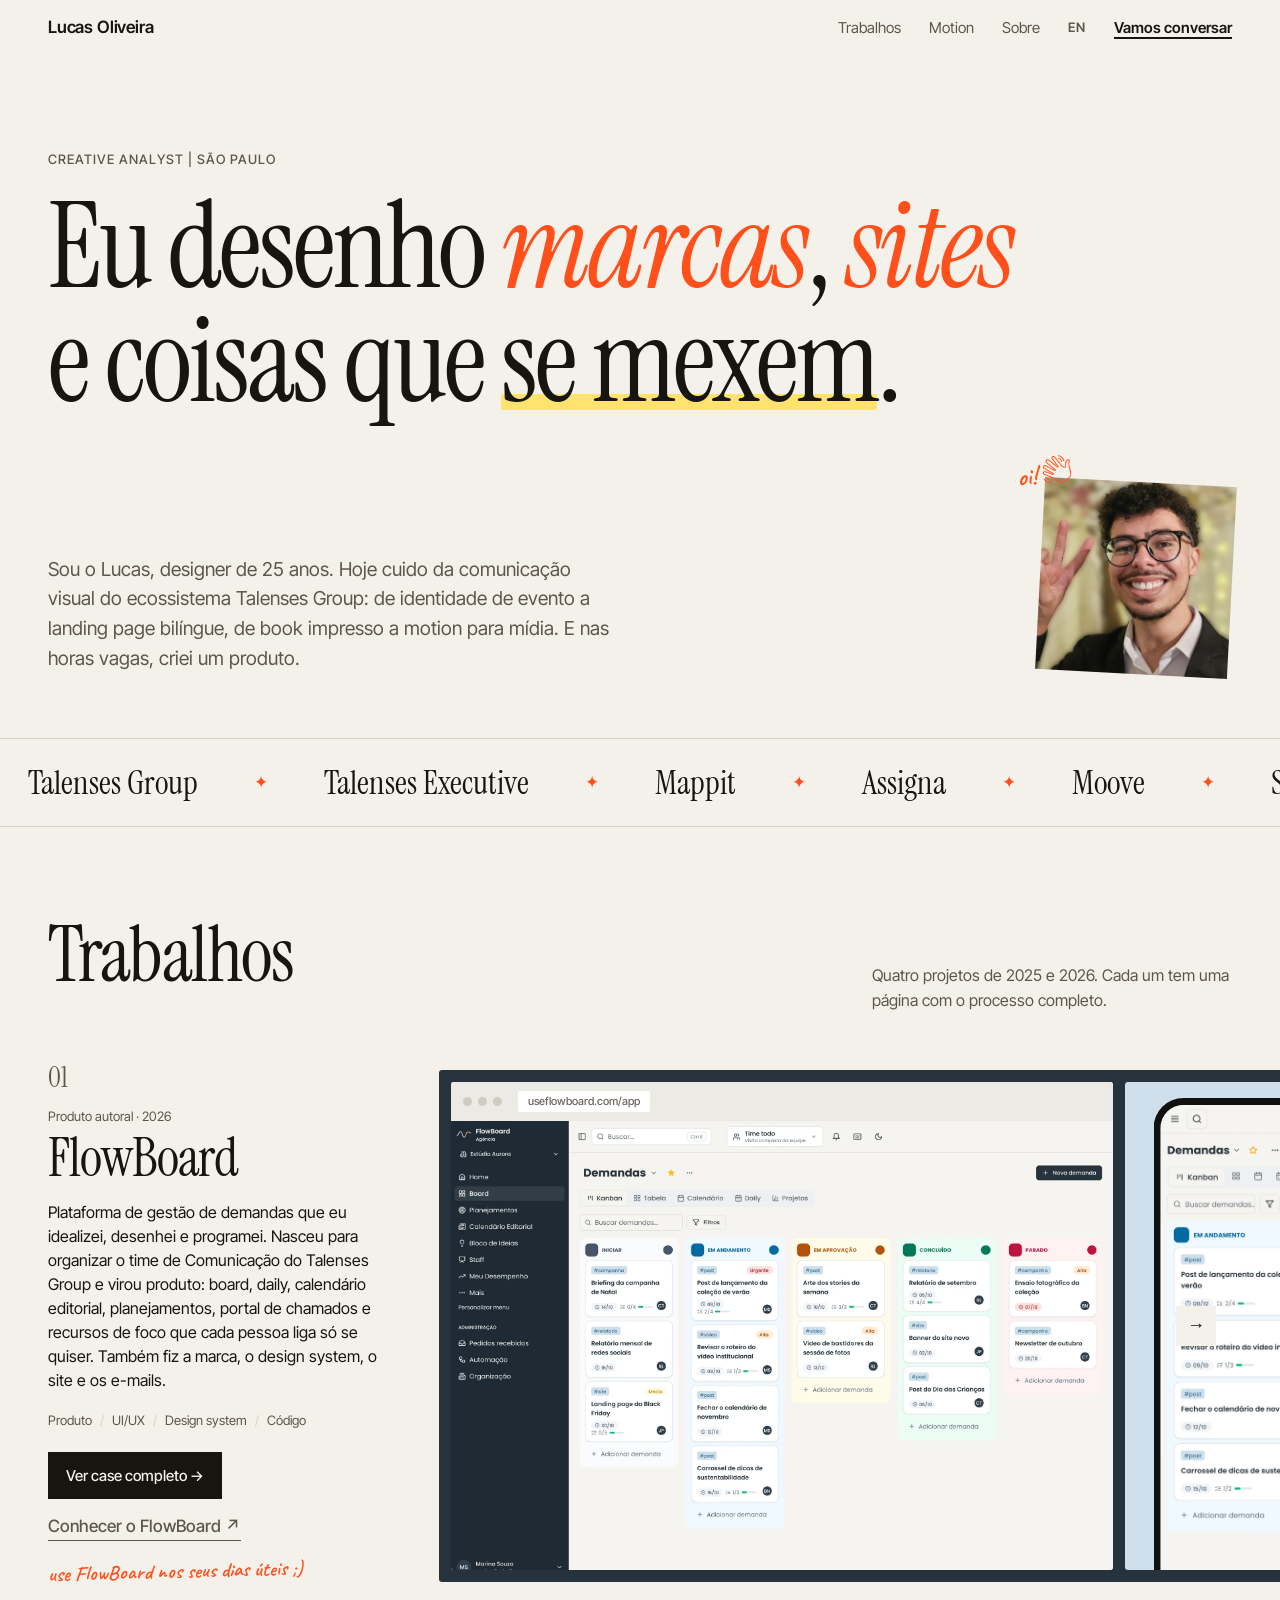
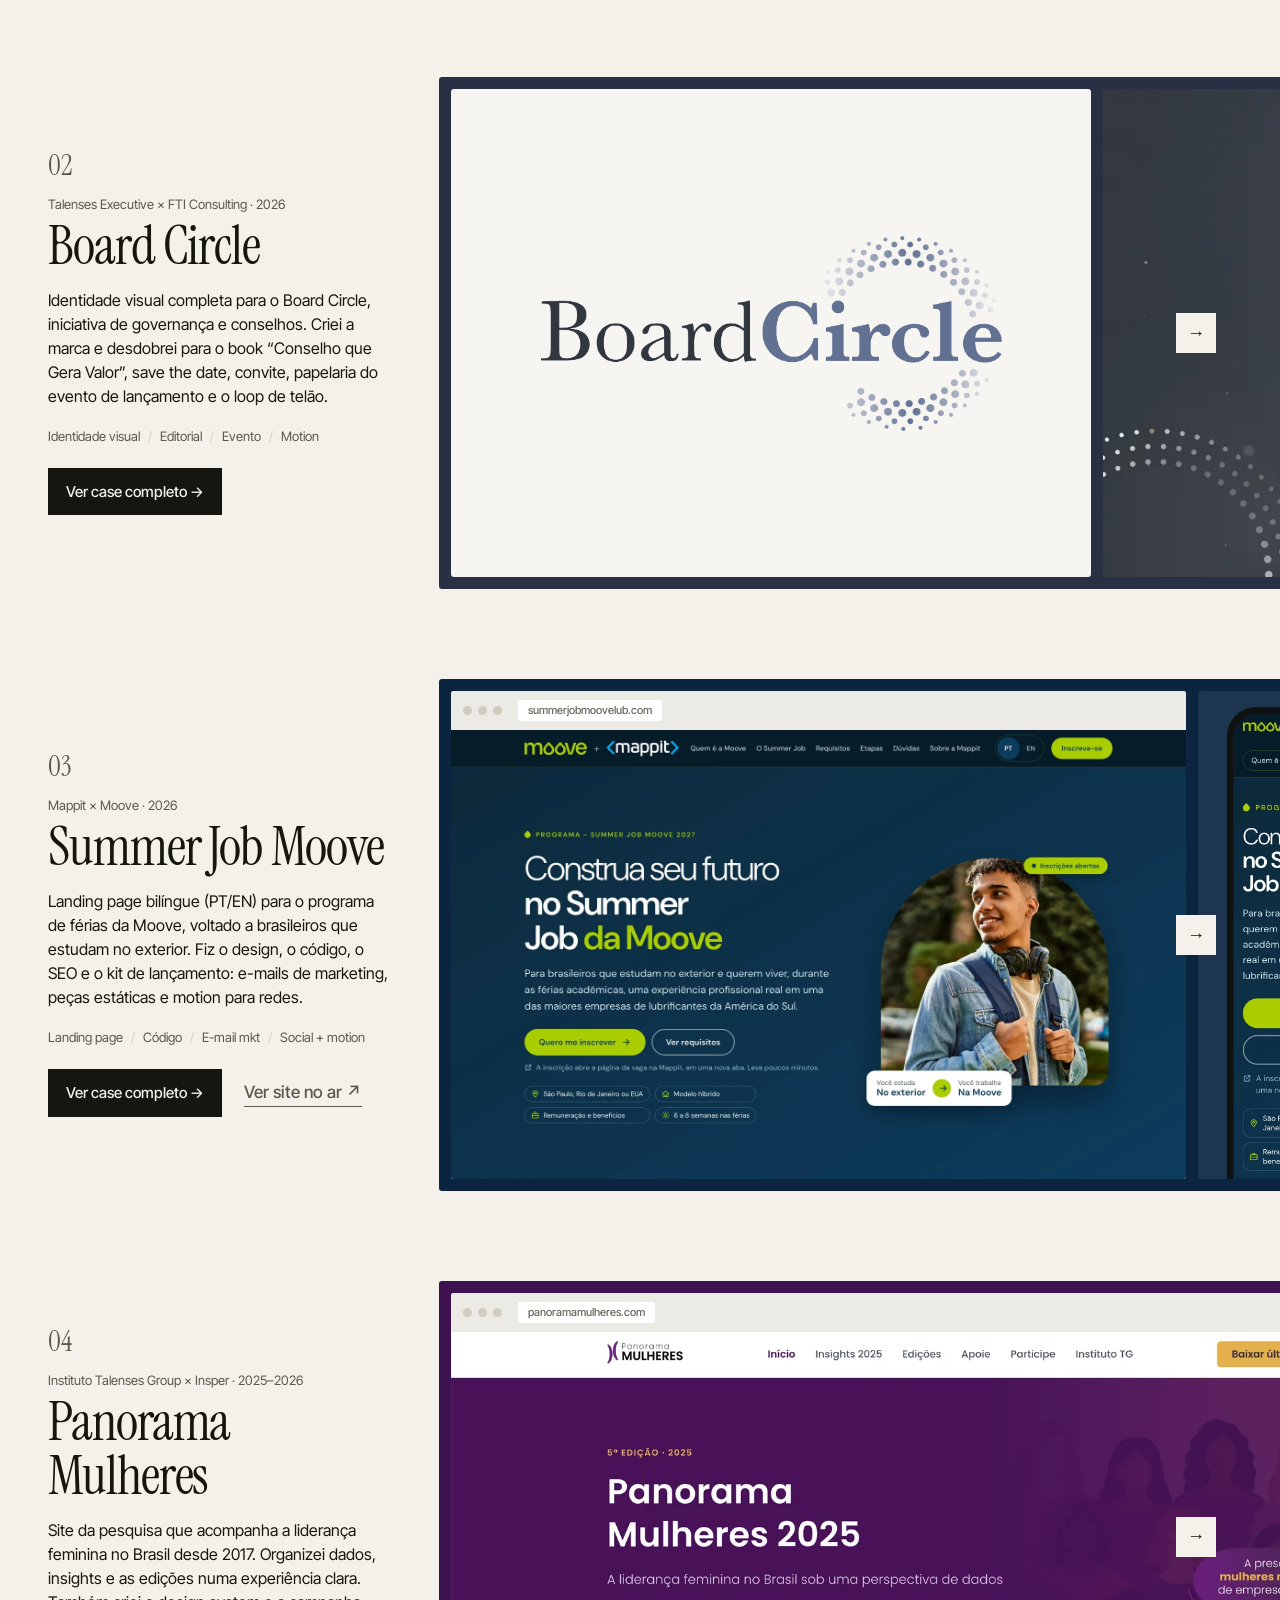
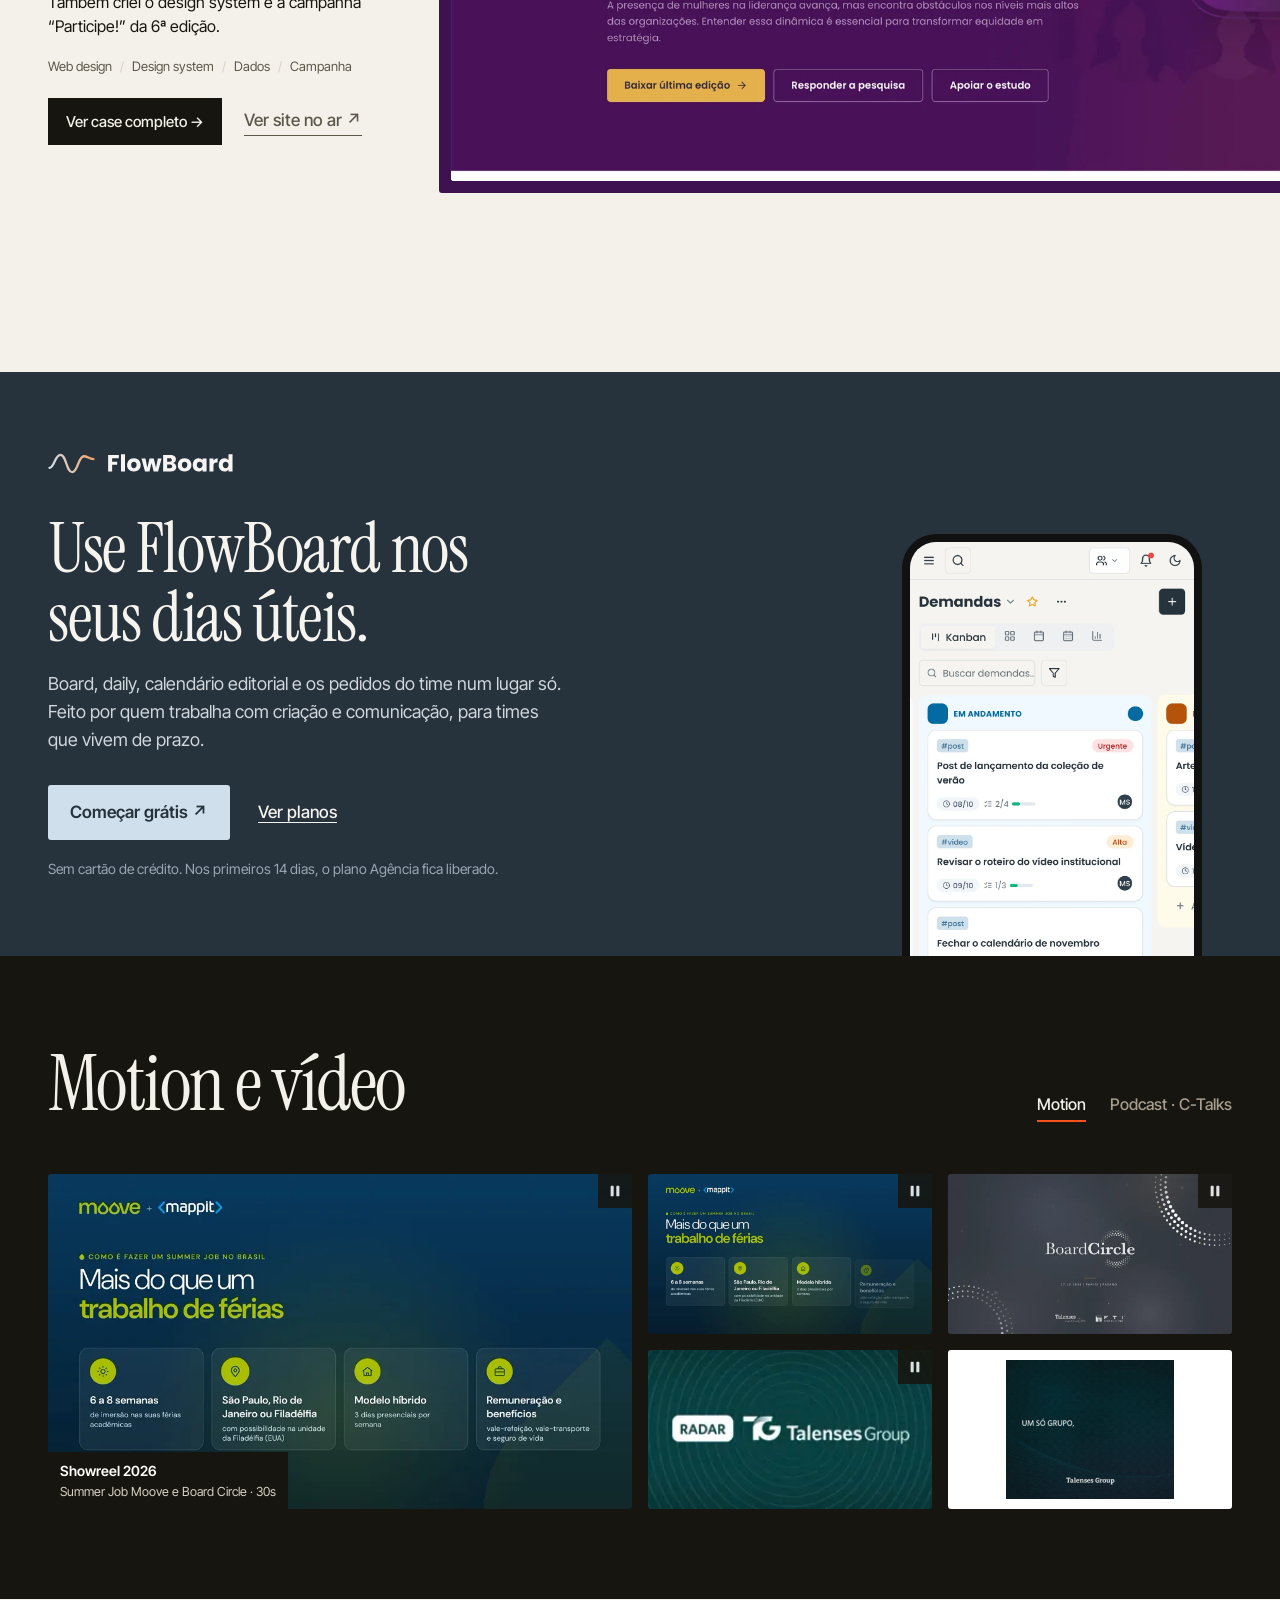
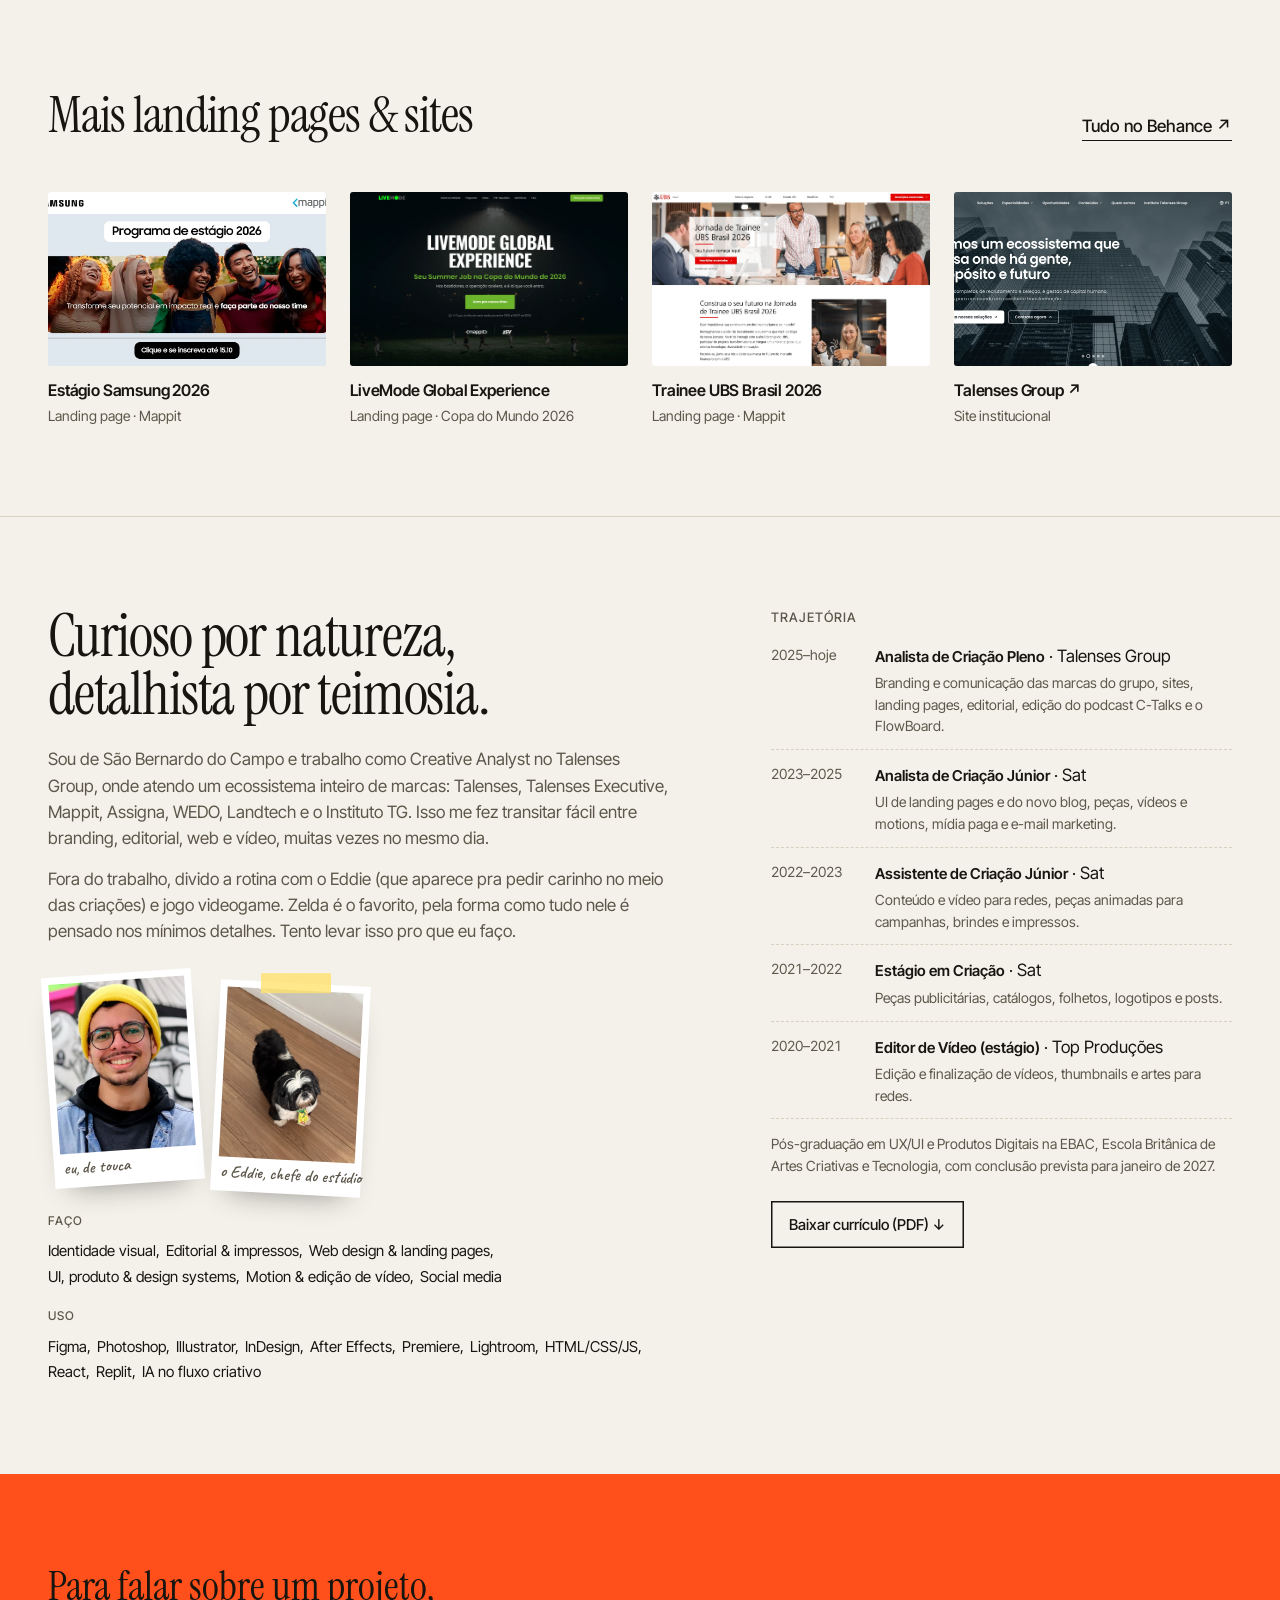
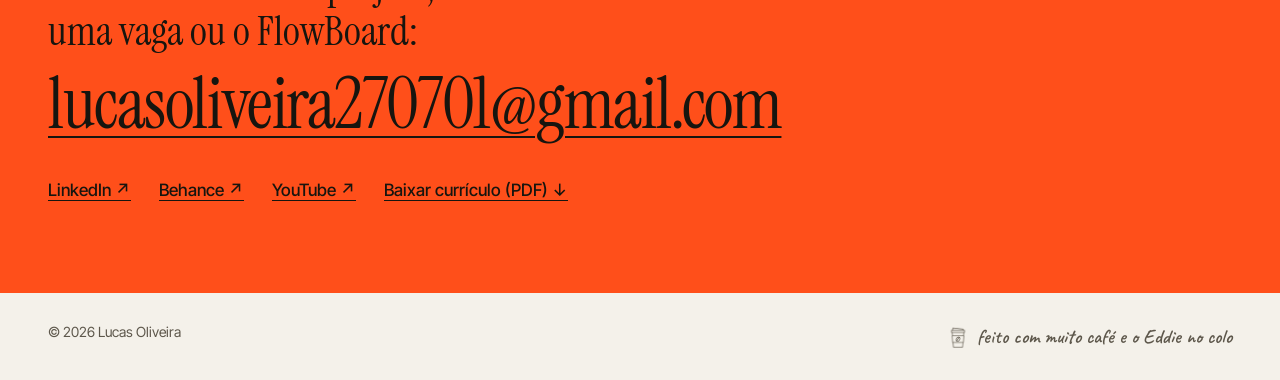
==== commit 2e9fcbf9: "Formação: pós em UX/UI e Produtos Digitais na EBAC, conclusão prevista para janeiro de 2027" ====
--- a/index.html
+++ b/index.html
@@ -312,7 +312,7 @@
           <li><span class="tl__when">2021–2022</span><div><b>Estágio em Criação</b> · Sat<p>Peças publicitárias, catálogos, folhetos, logotipos e posts.</p></div></li>
           <li><span class="tl__when">2020–2021</span><div><b>Editor de Vídeo (estágio)</b> · Top Produções<p>Edição e finalização de vídeos, thumbnails e artes para redes.</p></div></li>
       </ol>
-      <p class="about__edu">Formação em design na EBAC, Escola Britânica de Artes Criativas e Tecnologia.</p>
+      <p class="about__edu">Pós-graduação em UX/UI e Produtos Digitais na EBAC, Escola Britânica de Artes Criativas e Tecnologia, com conclusão prevista para janeiro de 2027.</p>
       <a class="btn btn--ghost" href="assets/curriculo-lucas-oliveira.pdf" download>Baixar currículo (PDF) ↓</a>
     </aside>
   </section>
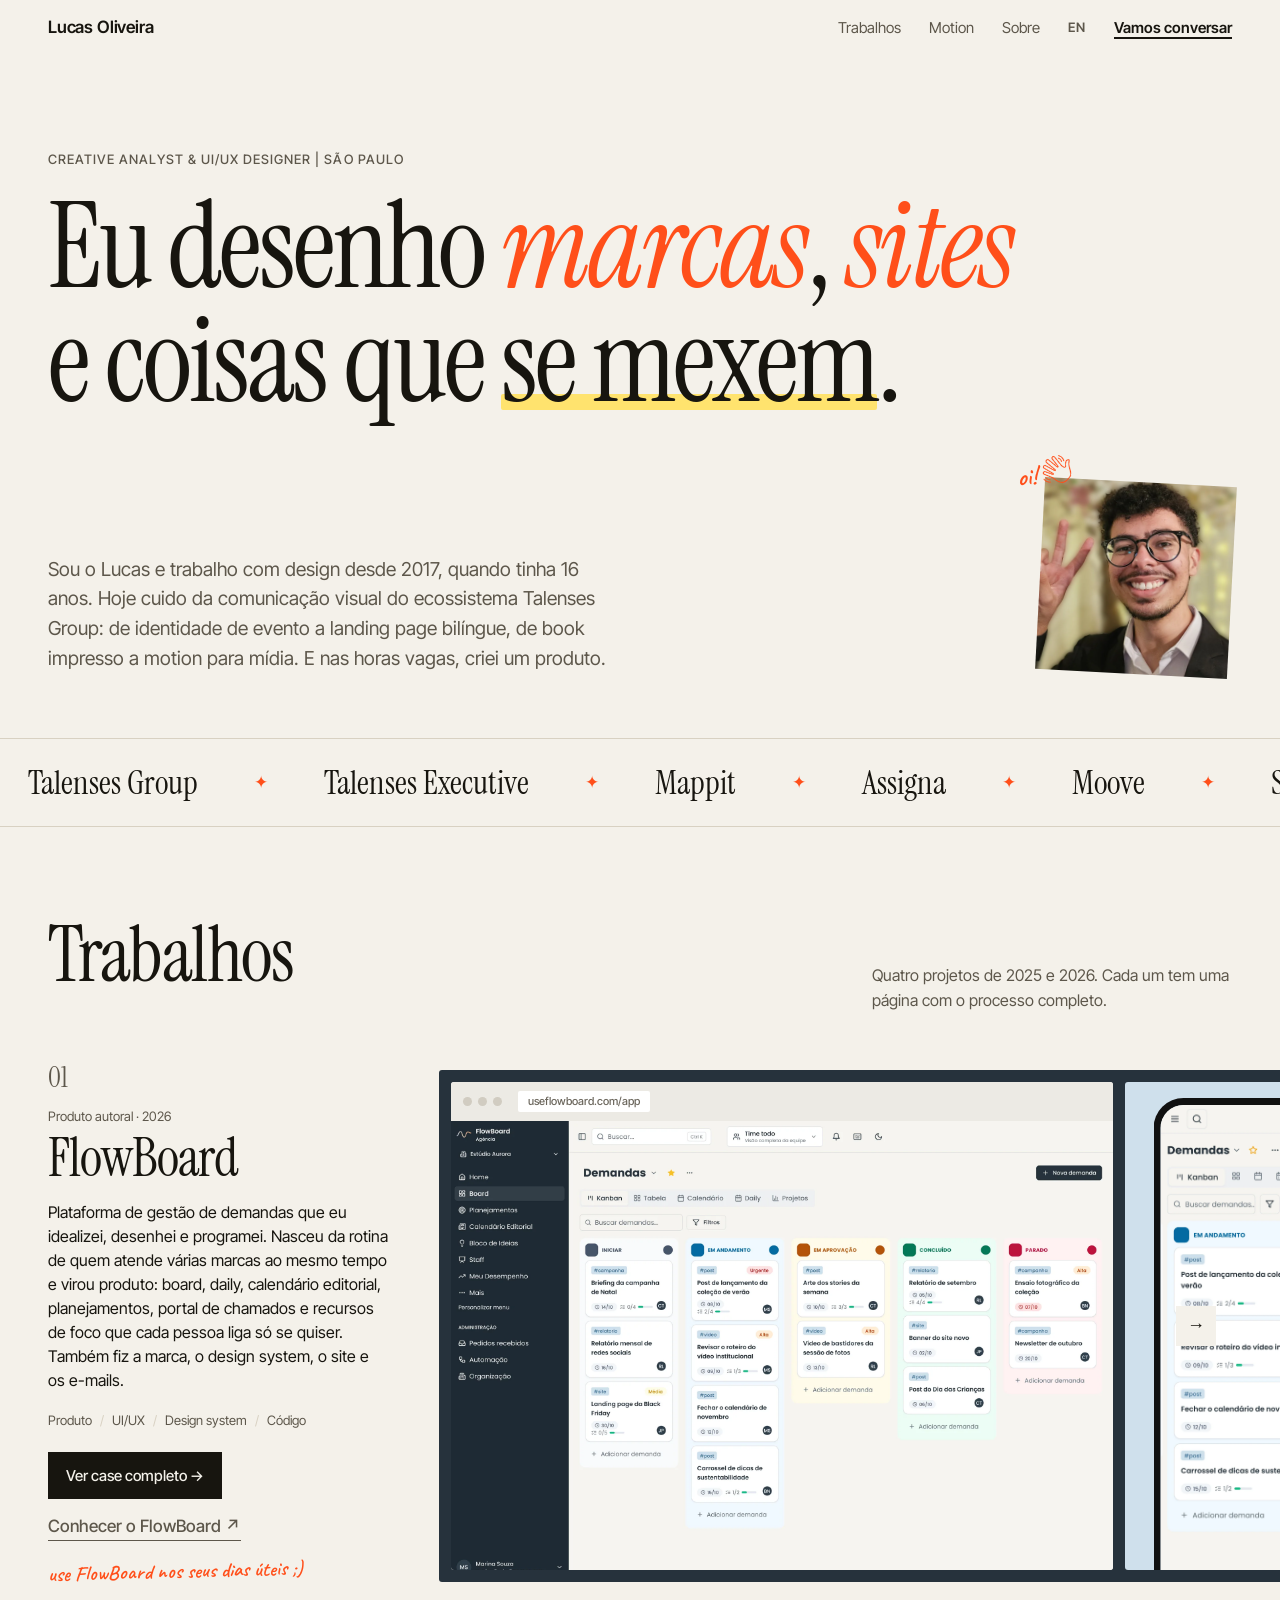
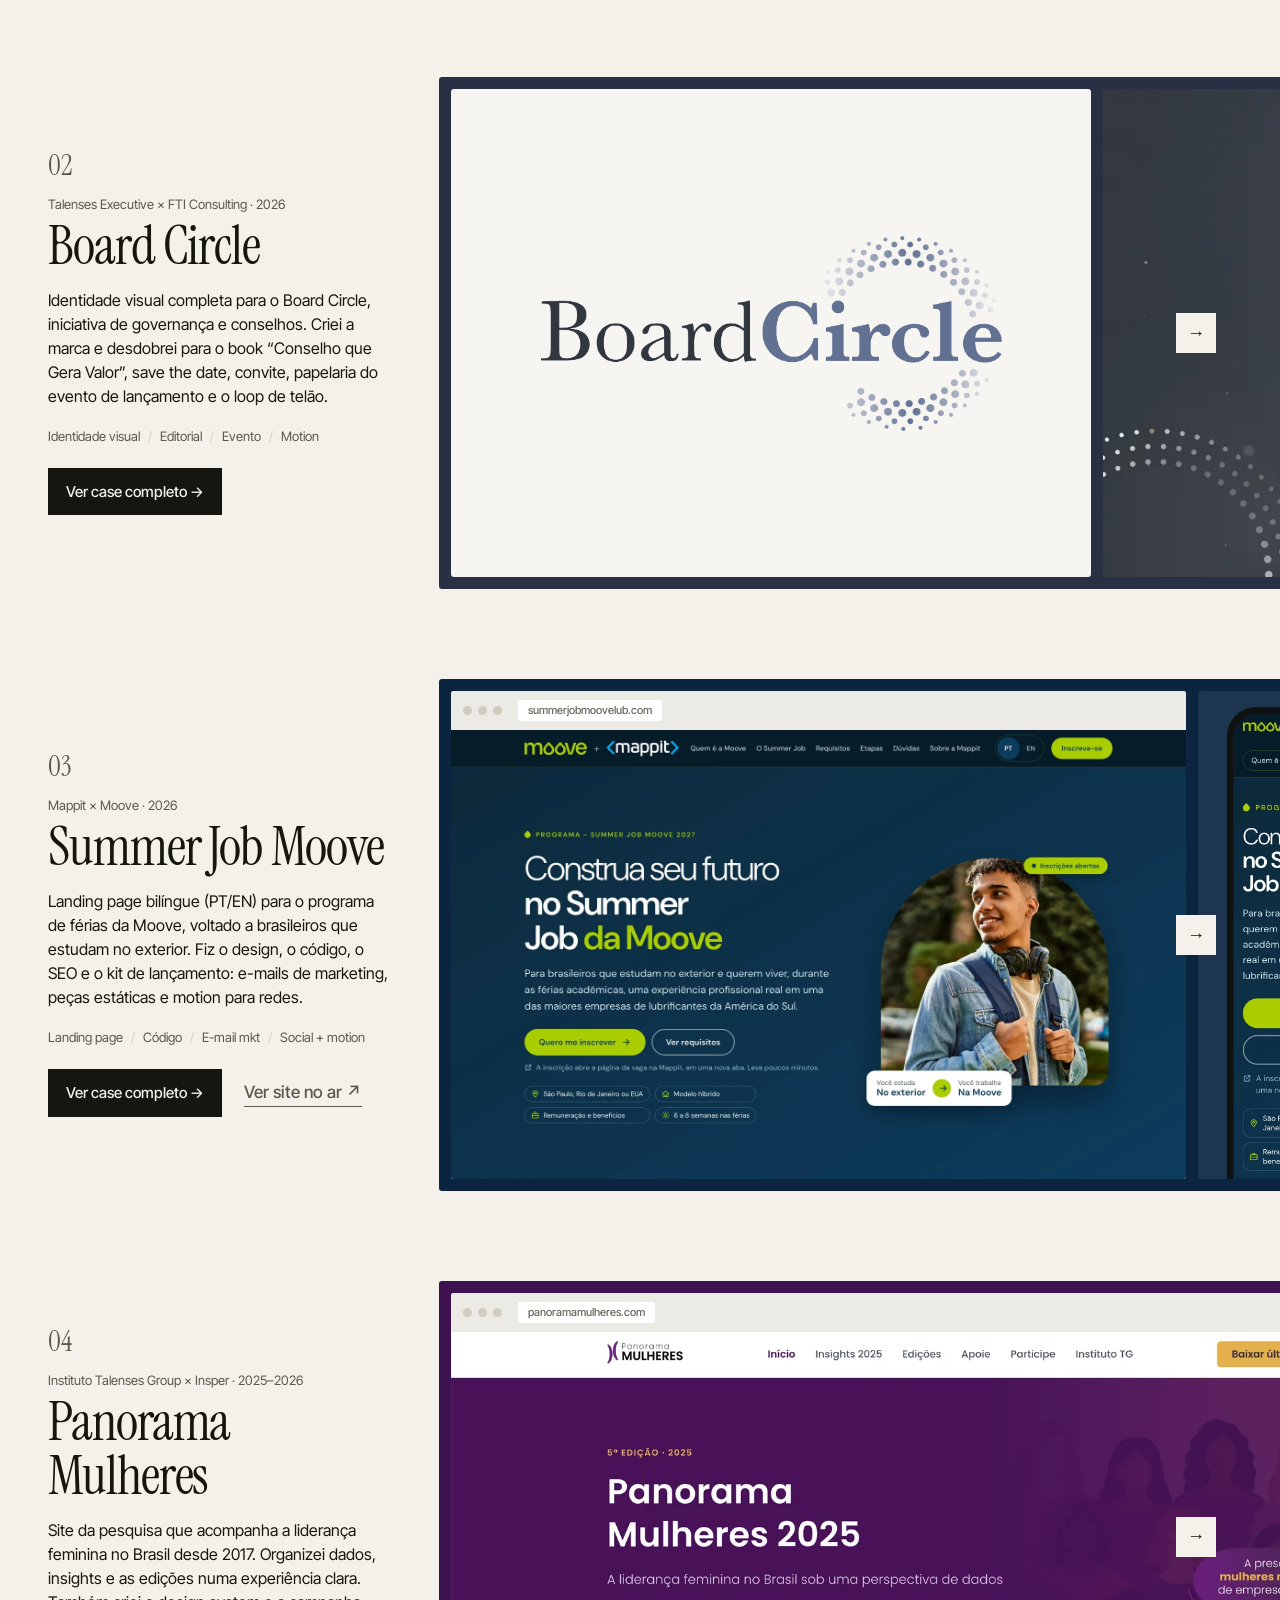
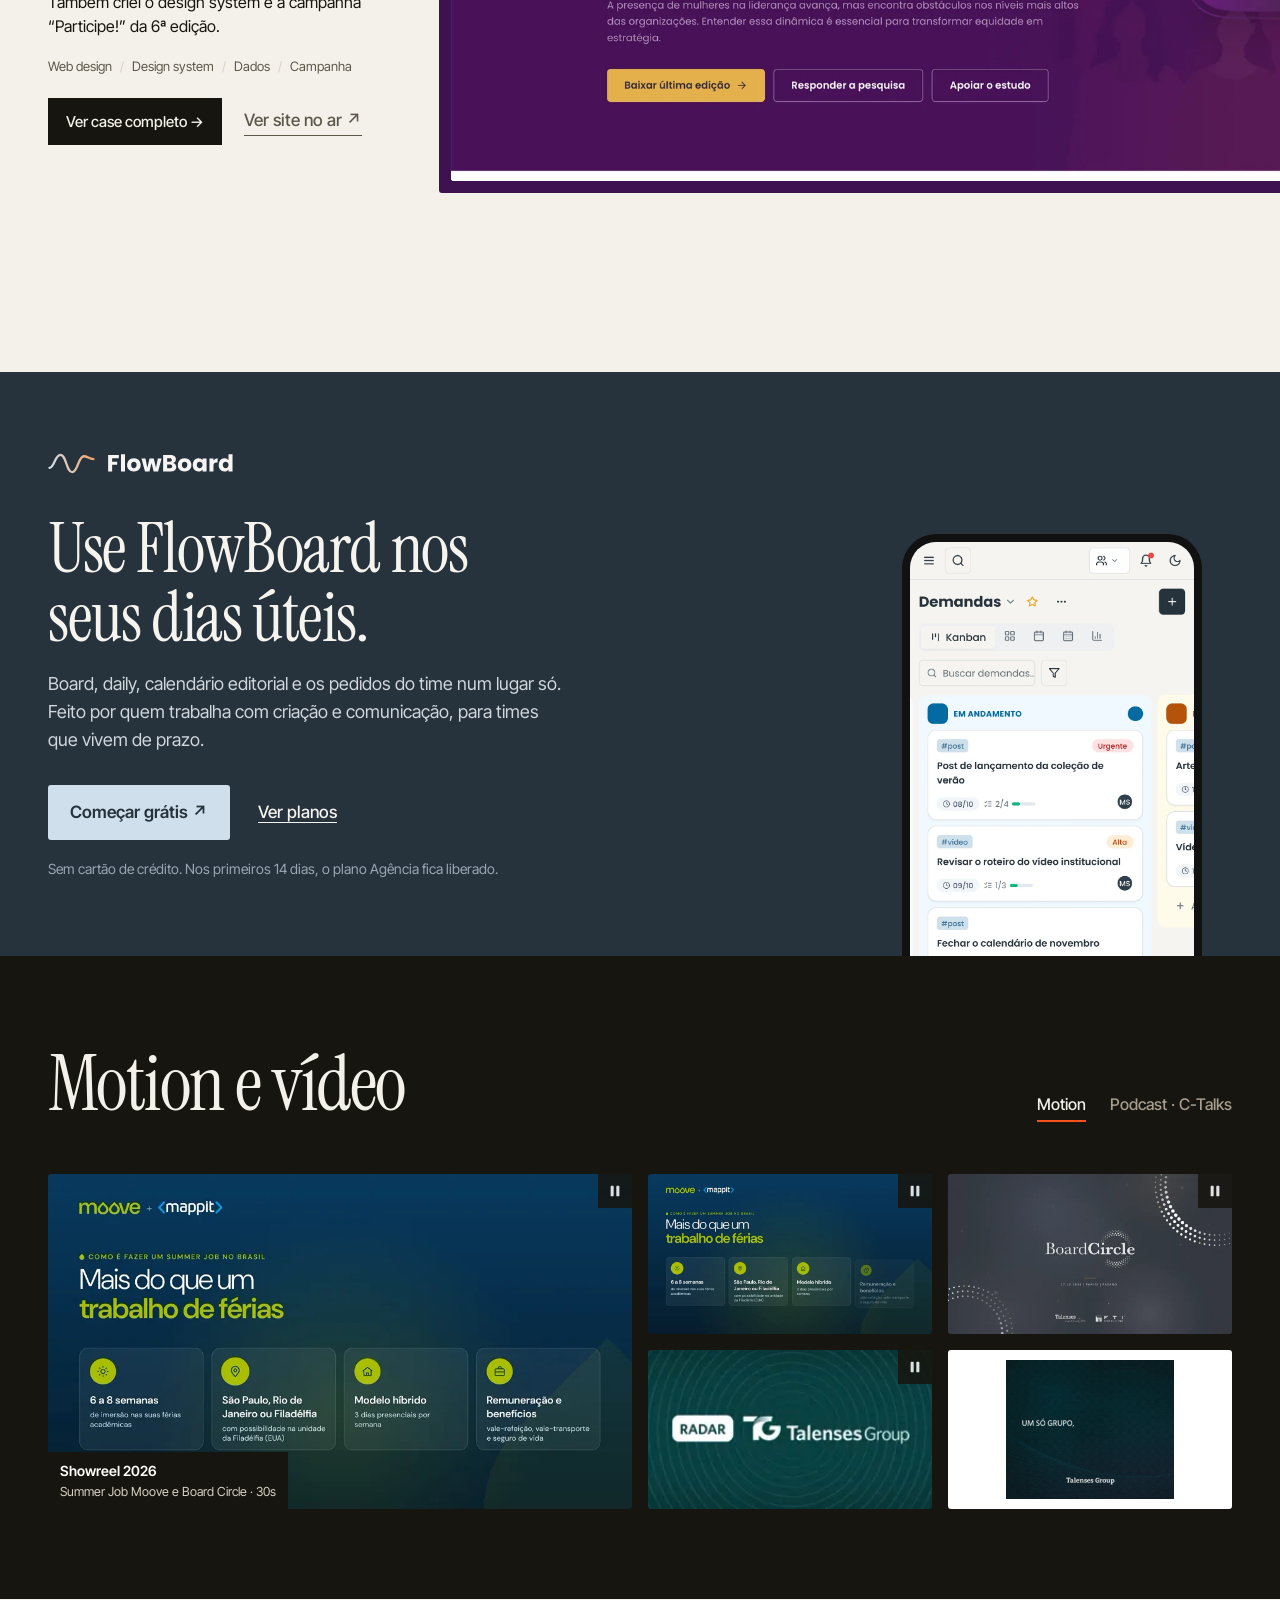
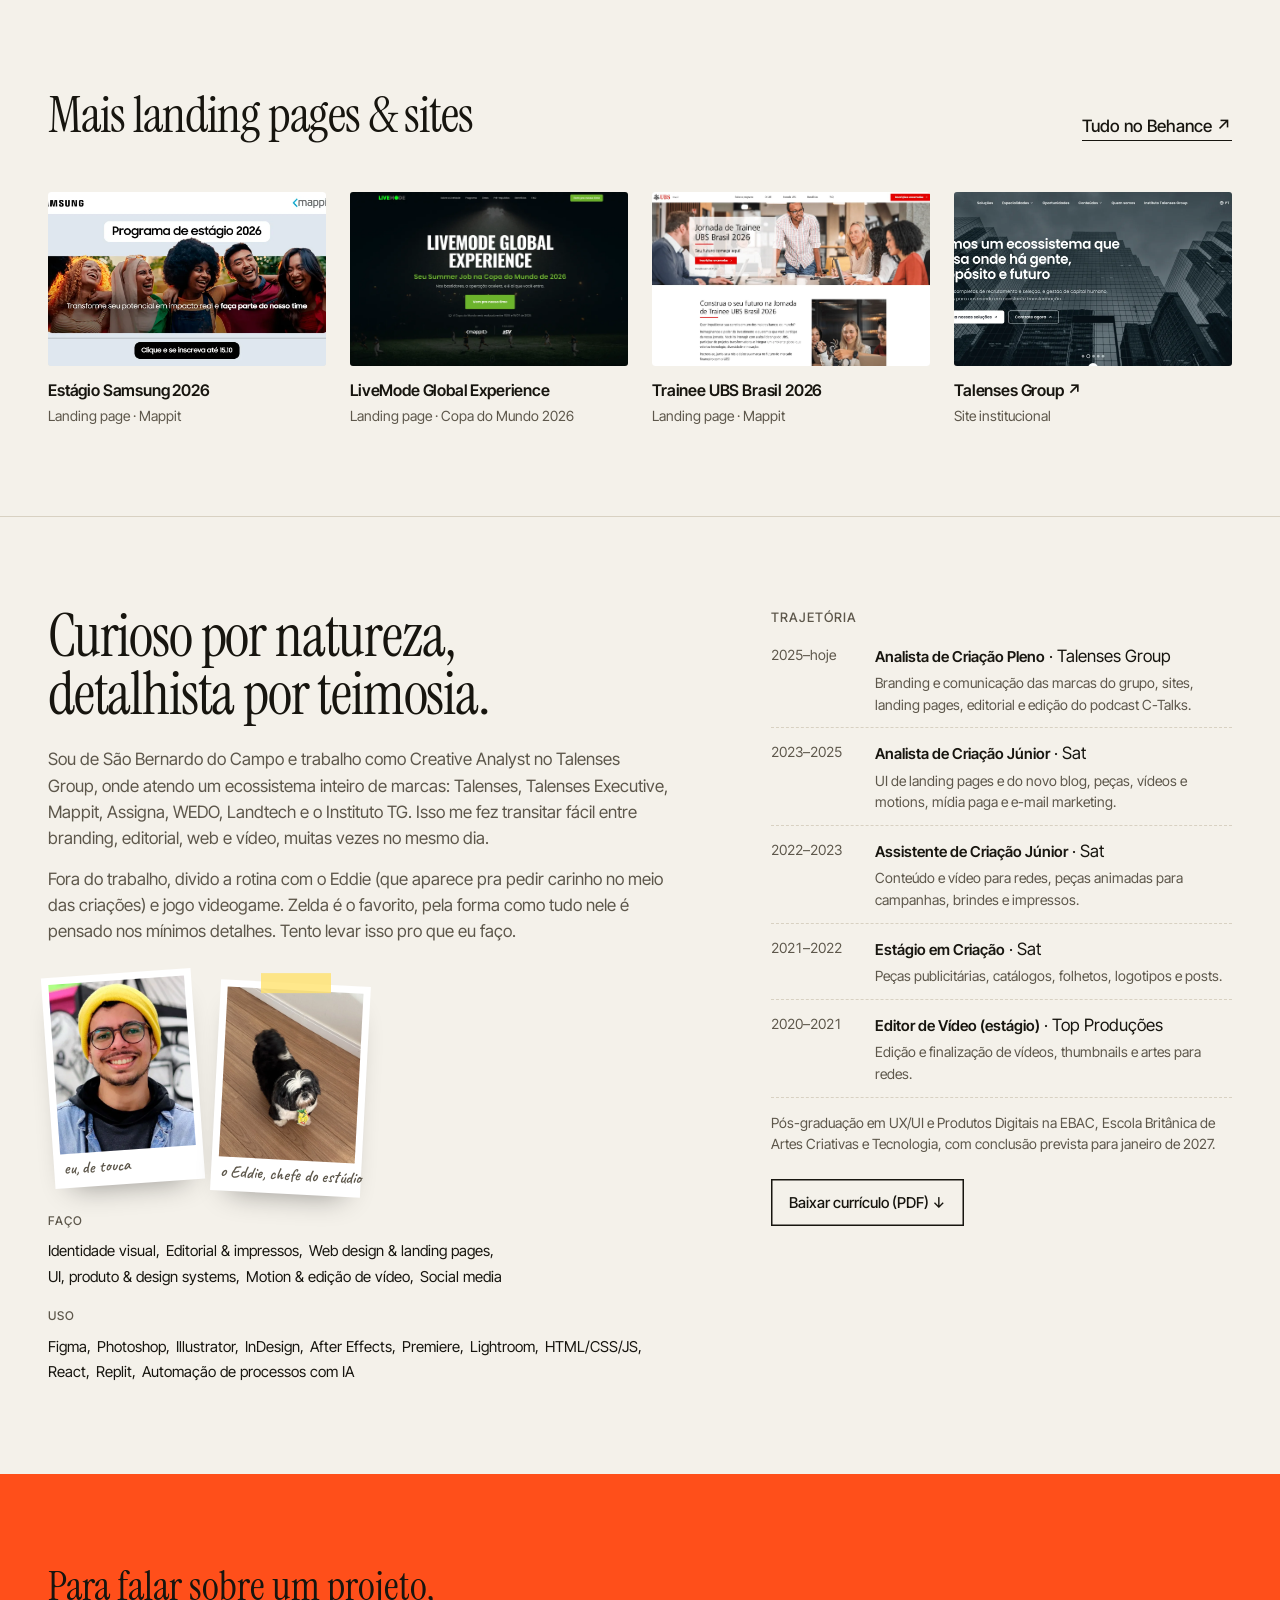
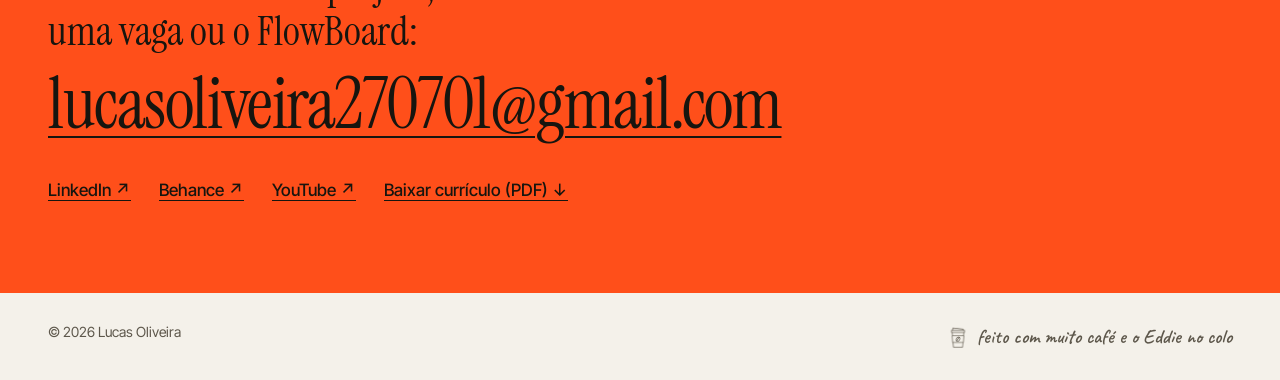
==== commit a6bafd21: "Posicionamento de 05/11: FlowBoard sem vínculo com o Talenses Group, título Creative Analyst & UI/UX" ====
--- a/index.html
+++ b/index.html
@@ -3,14 +3,14 @@
 <head>
 <meta charset="utf-8">
 <meta name="viewport" content="width=device-width, initial-scale=1">
-<title>Lucas Oliveira · Designer</title>
-<meta name="description" content="Lucas Oliveira, designer em São Paulo. Identidade visual, sites, landing pages, produto e motion.">
+<title>Lucas Oliveira · Creative Analyst &amp; UI/UX Designer</title>
+<meta name="description" content="Lucas Oliveira, Creative Analyst e UI/UX Designer em São Paulo. Identidade visual, sites, landing pages, produto e motion.">
 <link rel="canonical" href="https://lukeoliveira27.github.io/portfolio/">
 <link rel="alternate" hreflang="pt-BR" href="https://lukeoliveira27.github.io/portfolio/">
 <link rel="alternate" hreflang="en" href="https://lukeoliveira27.github.io/portfolio/en/">
 <meta property="og:type" content="website">
-<meta property="og:title" content="Lucas Oliveira · Designer">
-<meta property="og:description" content="Lucas Oliveira, designer em São Paulo. Identidade visual, sites, landing pages, produto e motion.">
+<meta property="og:title" content="Lucas Oliveira · Creative Analyst &amp; UI/UX Designer">
+<meta property="og:description" content="Lucas Oliveira, Creative Analyst e UI/UX Designer em São Paulo. Identidade visual, sites, landing pages, produto e motion.">
 <meta property="og:url" content="https://lukeoliveira27.github.io/portfolio/">
 <meta property="og:image" content="https://lukeoliveira27.github.io/portfolio/assets/img/og.jpg">
 <meta property="og:image:width" content="1200">
@@ -41,10 +41,10 @@
 <main id="topo">
 
   <section class="hero wrap">
-    <p class="eyebrow">Creative Analyst | São Paulo</p>
+    <p class="eyebrow">Creative Analyst &amp; UI/UX Designer | São Paulo</p>
     <h1 class="hero__title">Eu desenho <em>marcas</em>, <em>sites</em><br class="br-lg"> e coisas que <span class="hero__move" aria-label="se mexem"><span aria-hidden="true"><span style="--i:0">s</span><span style="--i:1">e</span> <span style="--i:3">m</span><span style="--i:4">e</span><span style="--i:5">x</span><span style="--i:6">e</span><span style="--i:7">m</span></span></span>.</h1>
     <div class="hero__foot">
-      <p class="hero__lead">Sou o Lucas, designer de 25 anos. Hoje cuido da comunicação visual do ecossistema Talenses Group: de identidade de evento a landing page bilíngue, de book impresso a motion para mídia. E nas horas vagas, criei um produto.</p>
+      <p class="hero__lead">Sou o Lucas e trabalho com design desde 2017, quando tinha 16 anos. Hoje cuido da comunicação visual do ecossistema Talenses Group: de identidade de evento a landing page bilíngue, de book impresso a motion para mídia. E nas horas vagas, criei um produto.</p>
       <figure class="hero__photo">
         <img src="assets/img/lucas.webp" alt="Lucas Oliveira sorrindo e fazendo sinal de paz" width="800" height="800">
         <figcaption class="hand">oi! <i class="ico ico--wave" style="--i:url(assets/icons/aceno.png)" aria-hidden="true"></i></figcaption>
@@ -68,7 +68,7 @@
         <div>
           <p class="case__client">Produto autoral · 2026</p>
           <h3 class="case__title"><a href="cases/flowboard.html">FlowBoard</a></h3>
-          <p class="case__text">Plataforma de gestão de demandas que eu idealizei, desenhei e programei. Nasceu para organizar o time de Comunicação do Talenses Group e virou produto: board, daily, calendário editorial, planejamentos, portal de chamados e recursos de foco que cada pessoa liga só se quiser. Também fiz a marca, o design system, o site e os e-mails.</p>
+          <p class="case__text">Plataforma de gestão de demandas que eu idealizei, desenhei e programei. Nasceu da rotina de quem atende várias marcas ao mesmo tempo e virou produto: board, daily, calendário editorial, planejamentos, portal de chamados e recursos de foco que cada pessoa liga só se quiser. Também fiz a marca, o design system, o site e os e-mails.</p>
           <ul class="tags"><li>Produto</li><li>UI/UX</li><li>Design system</li><li>Código</li></ul>
           <div class="case__links"><a class="btn" href="cases/flowboard.html">Ver case completo →</a><a class="link link--muted" href="https://useflowboard.com/" target="_blank" rel="noopener">Conhecer o FlowBoard ↗</a></div>
           <p class="hand case__note">use FlowBoard nos seus dias úteis ;)</p>
@@ -300,13 +300,13 @@
         <h3>Faço</h3>
         <ul><li>Identidade visual</li><li>Editorial &amp; impressos</li><li>Web design &amp; landing pages</li><li>UI, produto &amp; design systems</li><li>Motion &amp; edição de vídeo</li><li>Social media</li></ul>
         <h3>Uso</h3>
-        <ul><li>Figma</li><li>Photoshop</li><li>Illustrator</li><li>InDesign</li><li>After Effects</li><li>Premiere</li><li>Lightroom</li><li>HTML/CSS/JS</li><li>React</li><li>Replit</li><li>IA no fluxo criativo</li></ul>
+        <ul><li>Figma</li><li>Photoshop</li><li>Illustrator</li><li>InDesign</li><li>After Effects</li><li>Premiere</li><li>Lightroom</li><li>HTML/CSS/JS</li><li>React</li><li>Replit</li><li>Automação de processos com IA</li></ul>
       </div>
     </div>
     <aside class="about__side">
       <h3 class="about__sub">Trajetória</h3>
       <ol class="tl">
-          <li><span class="tl__when">2025–hoje</span><div><b>Analista de Criação Pleno</b> · Talenses Group<p>Branding e comunicação das marcas do grupo, sites, landing pages, editorial, edição do podcast C-Talks e o FlowBoard.</p></div></li>
+          <li><span class="tl__when">2025–hoje</span><div><b>Analista de Criação Pleno</b> · Talenses Group<p>Branding e comunicação das marcas do grupo, sites, landing pages, editorial e edição do podcast C-Talks.</p></div></li>
           <li><span class="tl__when">2023–2025</span><div><b>Analista de Criação Júnior</b> · Sat<p>UI de landing pages e do novo blog, peças, vídeos e motions, mídia paga e e-mail marketing.</p></div></li>
           <li><span class="tl__when">2022–2023</span><div><b>Assistente de Criação Júnior</b> · Sat<p>Conteúdo e vídeo para redes, peças animadas para campanhas, brindes e impressos.</p></div></li>
           <li><span class="tl__when">2021–2022</span><div><b>Estágio em Criação</b> · Sat<p>Peças publicitárias, catálogos, folhetos, logotipos e posts.</p></div></li>
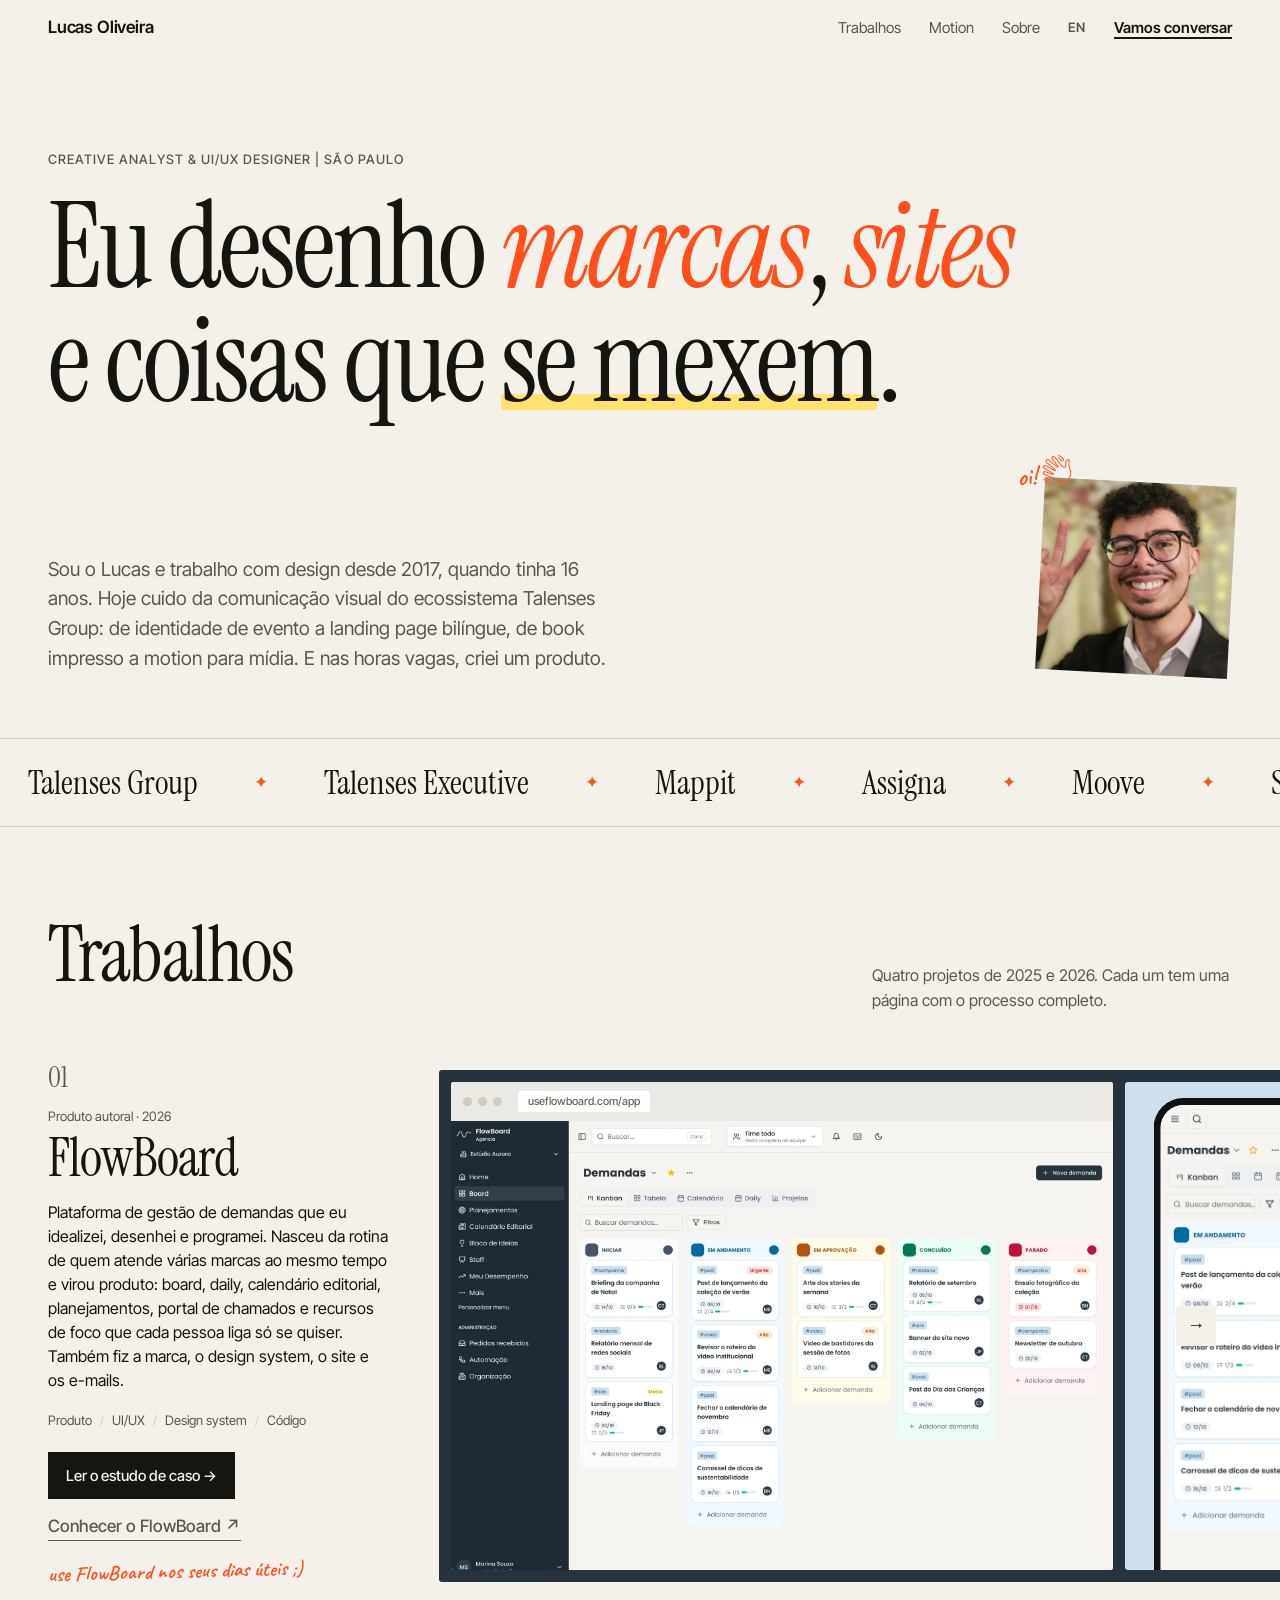
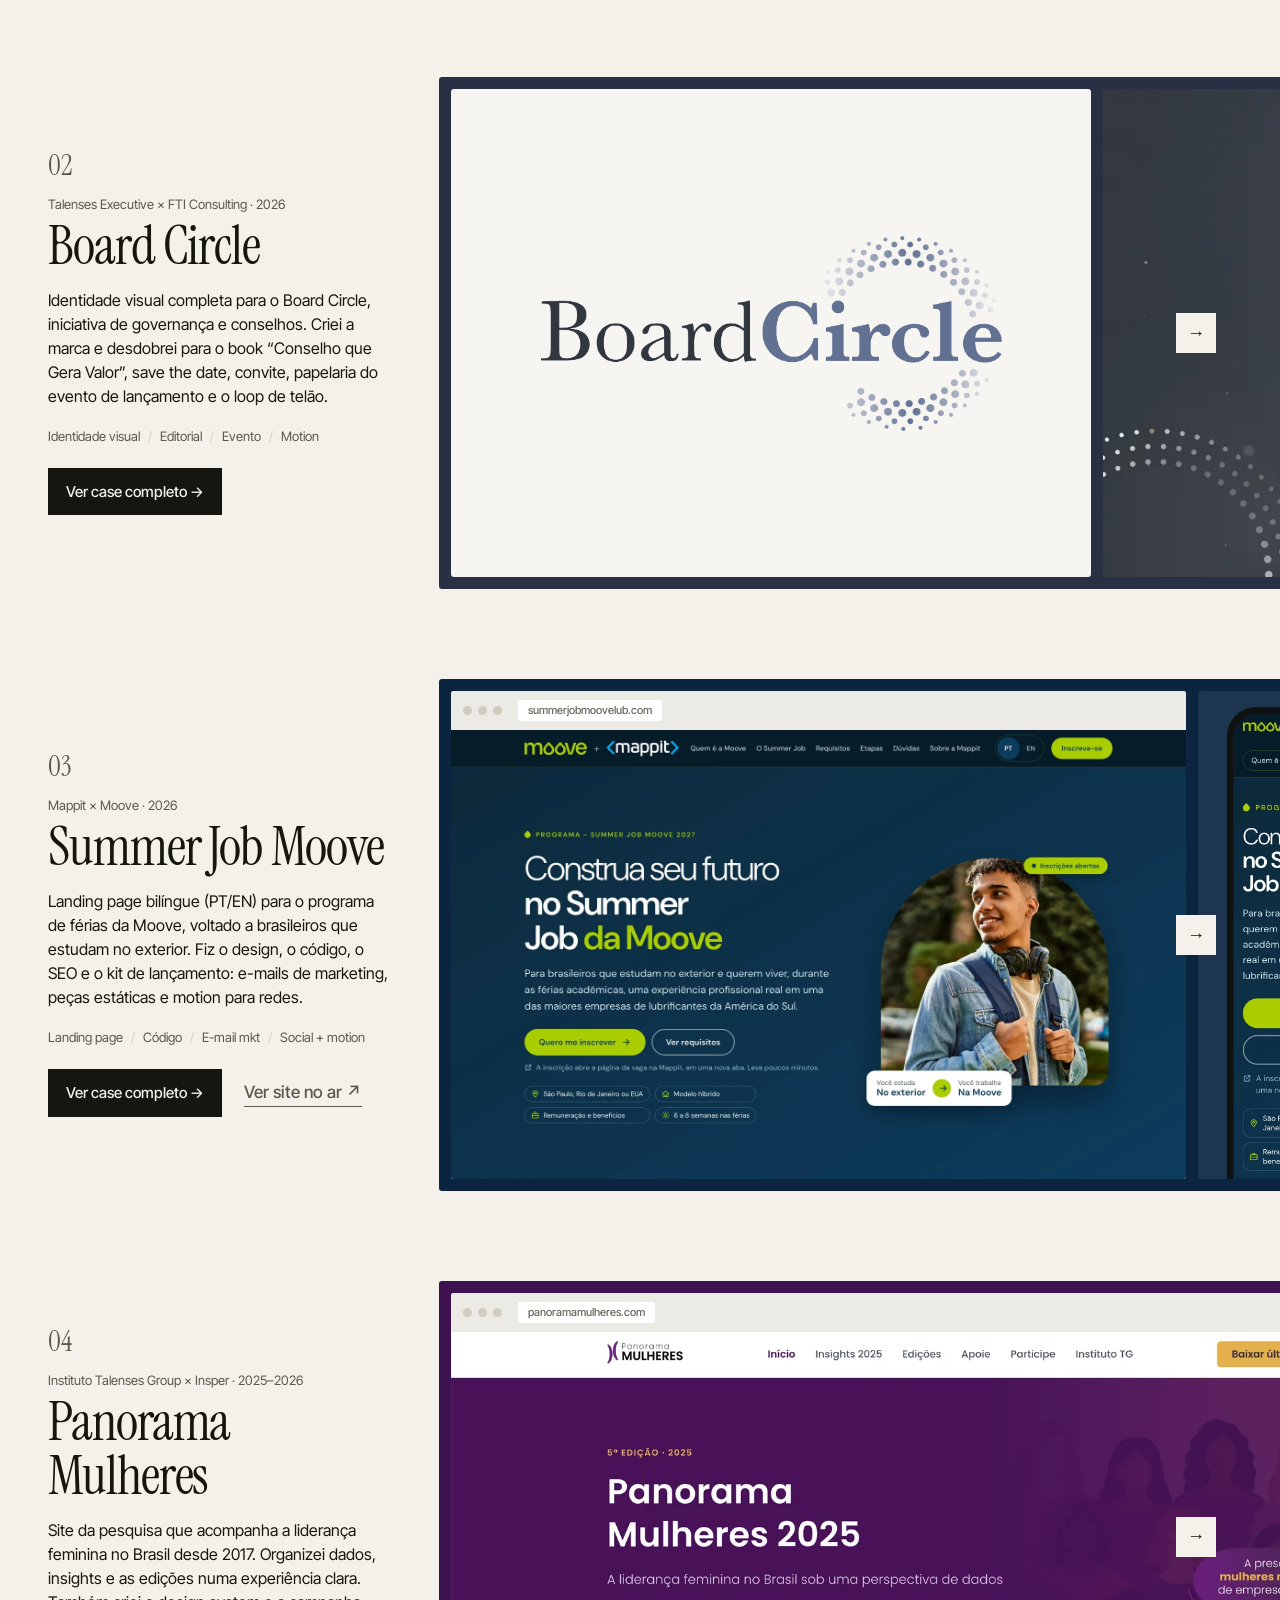
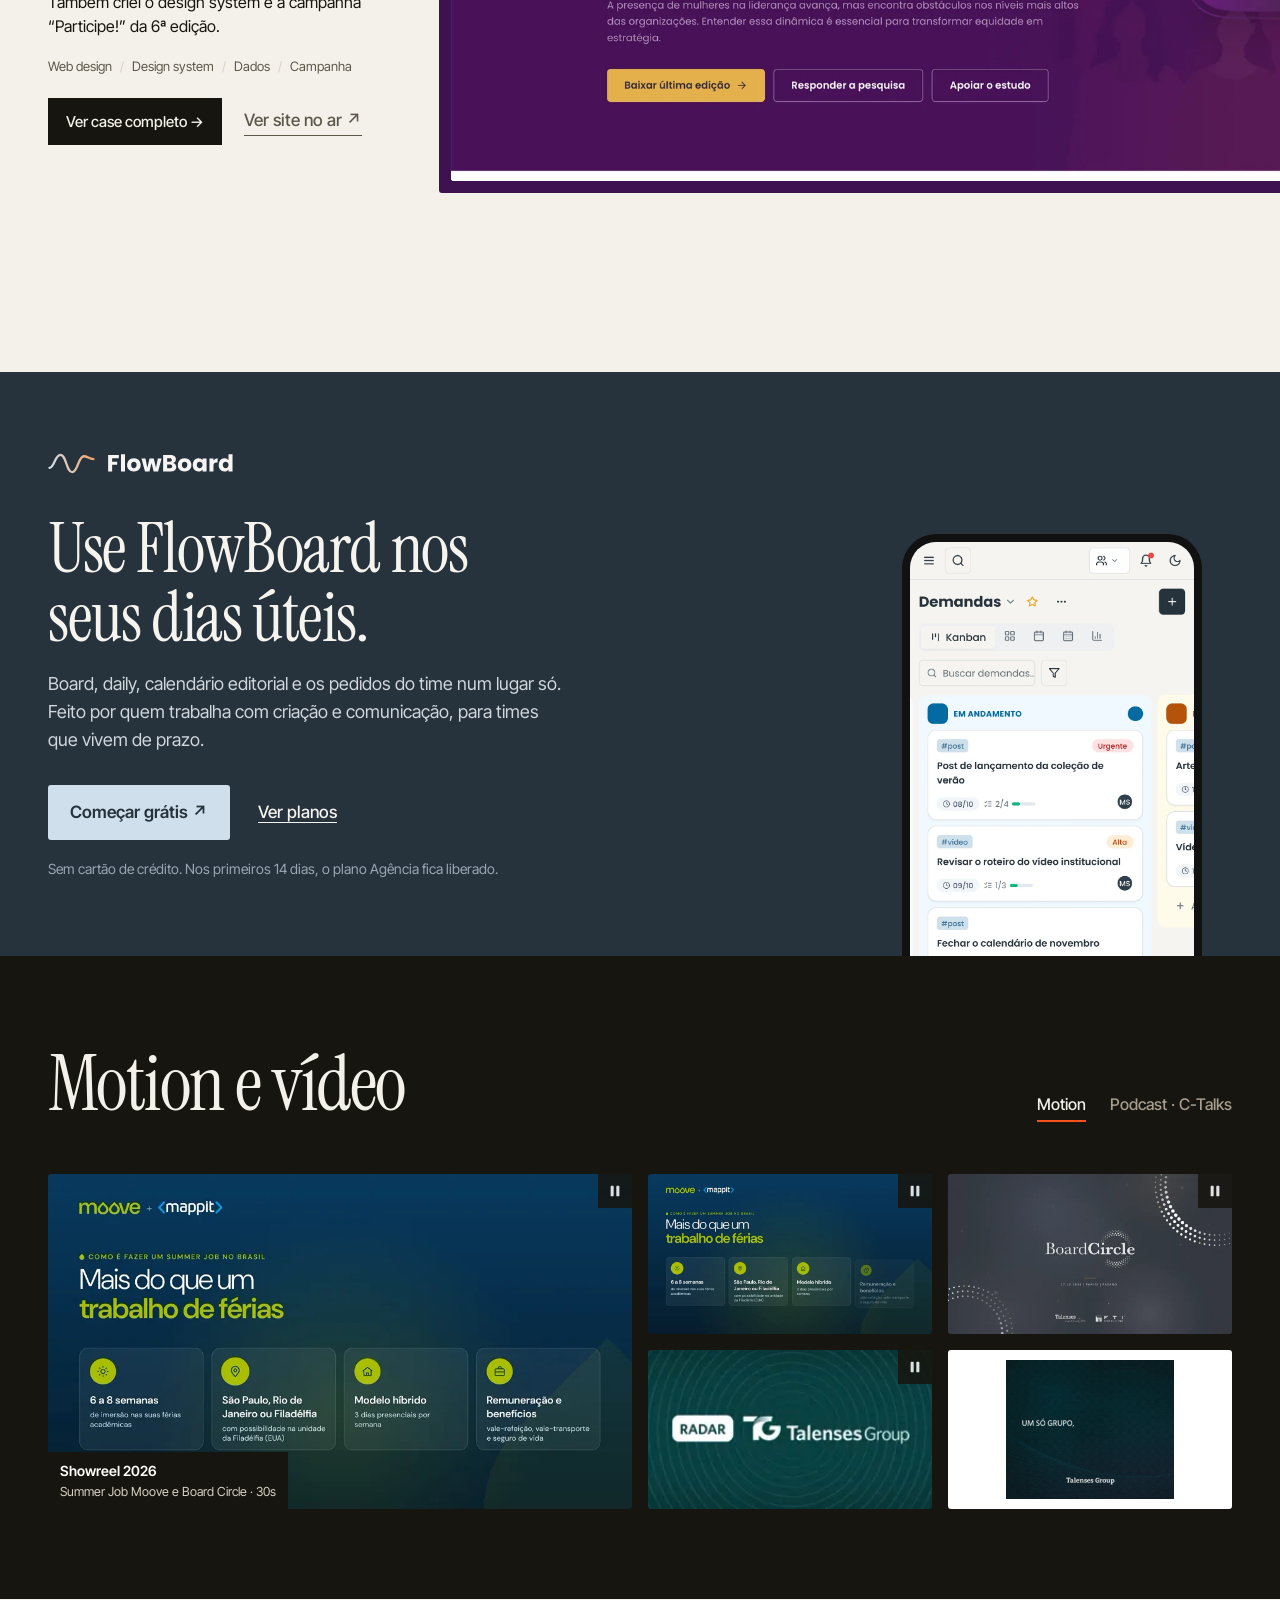
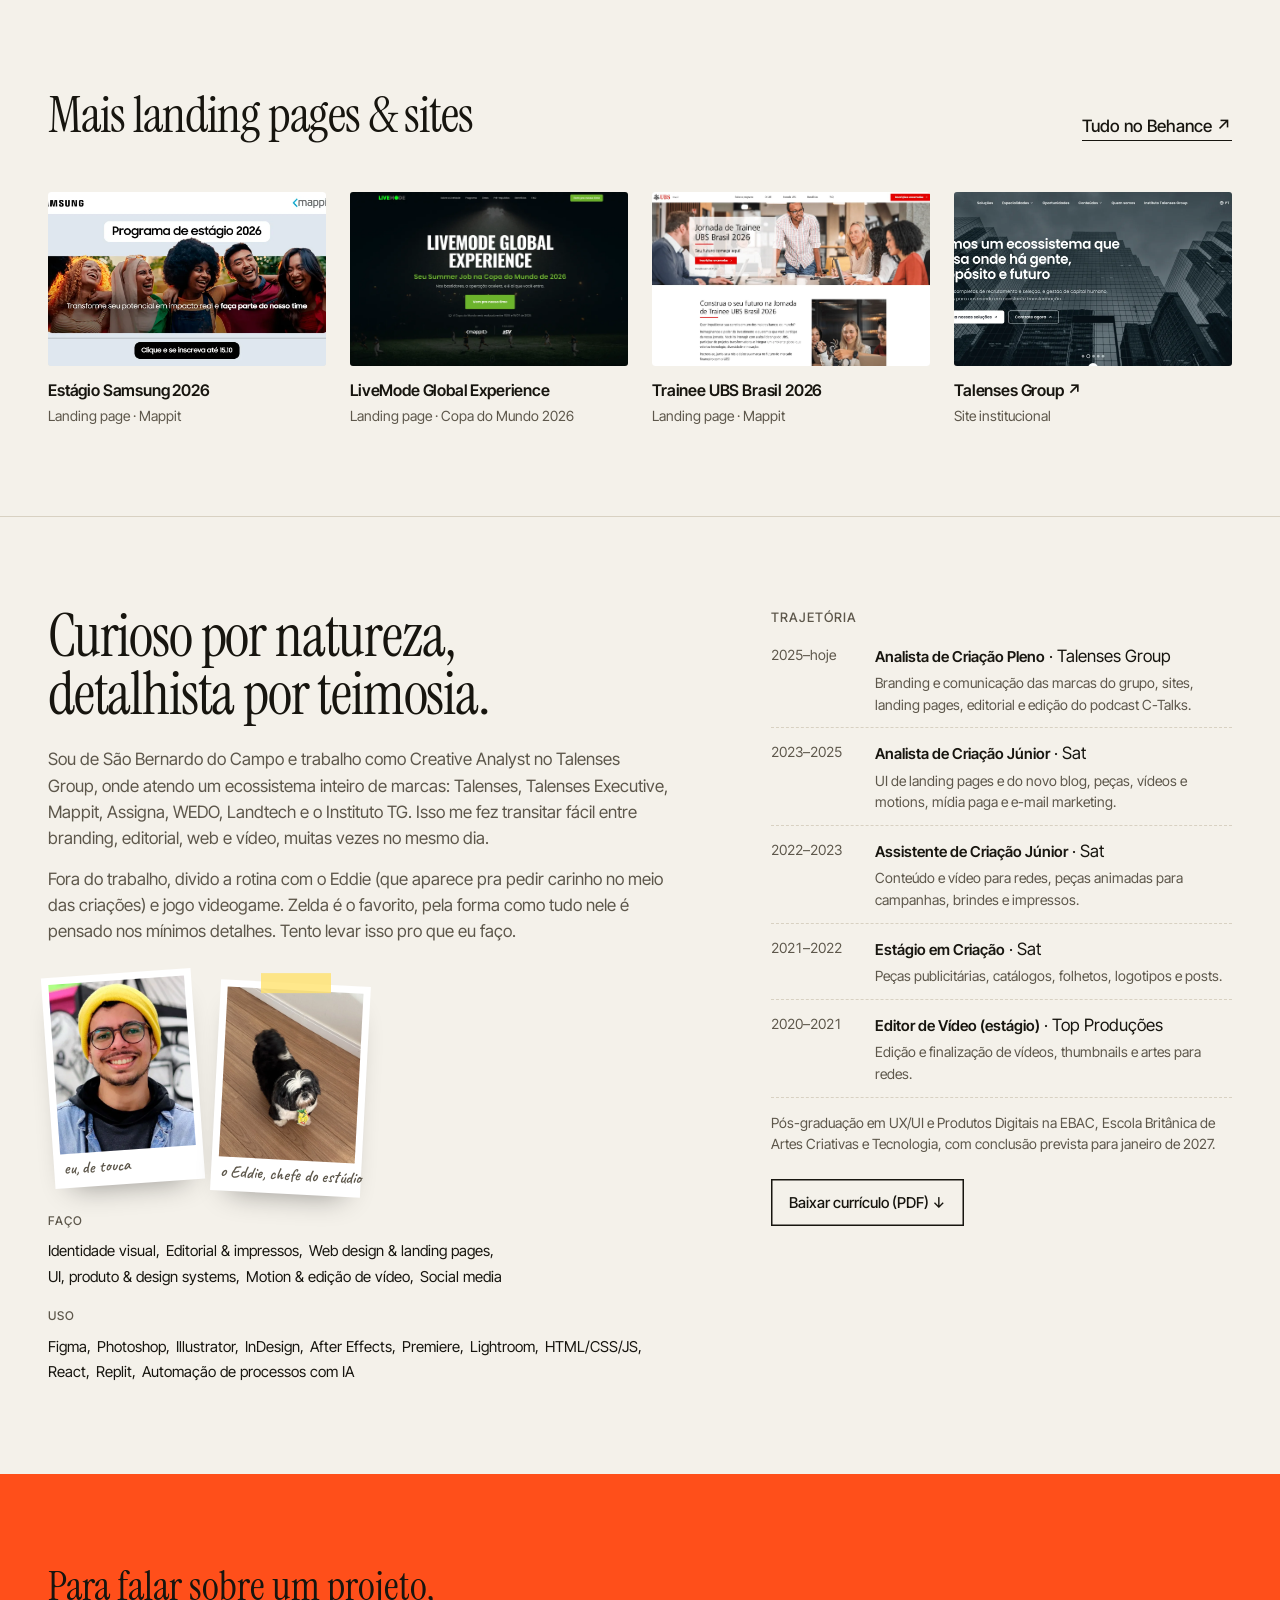
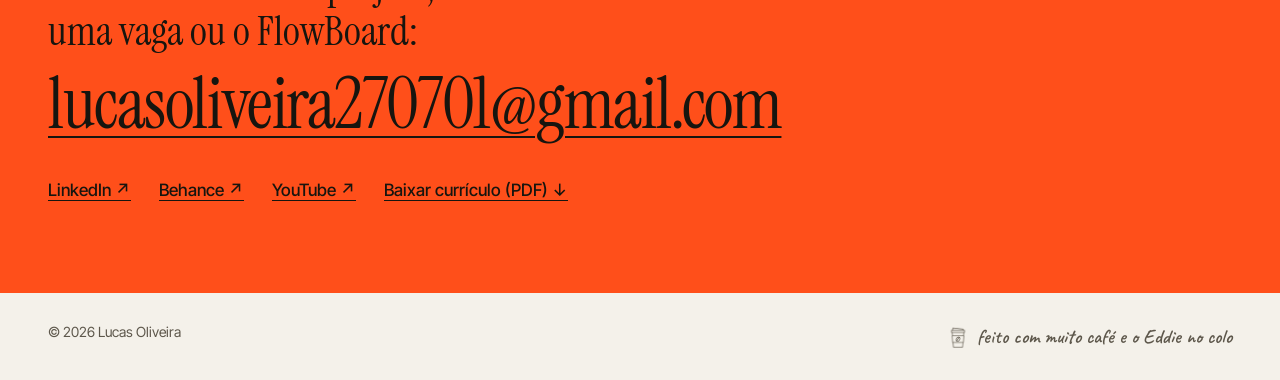
==== commit 7cd75495: "FlowBoard: estudo de caso completo em /flowboard/ (PT e EN), com link na home e no case Origem no TD" ====
--- a/index.html
+++ b/index.html
@@ -67,10 +67,10 @@
         <span class="case__num">01</span>
         <div>
           <p class="case__client">Produto autoral · 2026</p>
-          <h3 class="case__title"><a href="cases/flowboard.html">FlowBoard</a></h3>
+          <h3 class="case__title"><a href="flowboard/">FlowBoard</a></h3>
           <p class="case__text">Plataforma de gestão de demandas que eu idealizei, desenhei e programei. Nasceu da rotina de quem atende várias marcas ao mesmo tempo e virou produto: board, daily, calendário editorial, planejamentos, portal de chamados e recursos de foco que cada pessoa liga só se quiser. Também fiz a marca, o design system, o site e os e-mails.</p>
           <ul class="tags"><li>Produto</li><li>UI/UX</li><li>Design system</li><li>Código</li></ul>
-          <div class="case__links"><a class="btn" href="cases/flowboard.html">Ver case completo →</a><a class="link link--muted" href="https://useflowboard.com/" target="_blank" rel="noopener">Conhecer o FlowBoard ↗</a></div>
+          <div class="case__links"><a class="btn" href="flowboard/">Ler o estudo de caso →</a><a class="link link--muted" href="https://useflowboard.com/" target="_blank" rel="noopener">Conhecer o FlowBoard ↗</a></div>
           <p class="hand case__note">use FlowBoard nos seus dias úteis ;)</p>
         </div>
       </div>
--- a/styles.css
+++ b/styles.css
@@ -525,3 +525,32 @@
   .fbcta__shot img { width: 240px; top: 0; }
   .fbcta__btn { flex: 1 1 auto; justify-content: center; }
 }
+
+/* ---------- ESTUDO DE CASO DO FLOWBOARD (/flowboard/) ---------- */
+.ch__title--long { max-width: 18ch; font-size: clamp(44px, 6.6vw, 96px); line-height: 1; letter-spacing: -.02em; text-wrap: balance; }
+.study-cta { margin-bottom: 20px; }
+.step__t { margin: 0 0 12px; font-family: var(--serif); font-weight: 400; font-size: clamp(26px, 2.4vw, 34px); line-height: 1.1; }
+.study-quote {
+  margin: 36px 0 8px; padding: 4px 0 4px 24px; border-left: 3px solid var(--accent);
+  font-family: var(--serif); font-size: clamp(28px, 3vw, 40px); line-height: 1.15; text-wrap: balance;
+}
+.study-stats { list-style: none; margin: 32px 0; padding: 0; display: grid; grid-template-columns: repeat(3, 1fr); gap: 20px; }
+.study-stats li { border-top: 1.5px solid var(--ink); padding-top: 14px; }
+.study-stats b { display: block; font-family: var(--serif); font-weight: 400; font-size: clamp(44px, 5vw, 64px); line-height: 1; color: var(--case); }
+.study-stats span { display: block; margin-top: 6px; font-size: 14px; color: var(--ink-2); }
+.study-list { list-style: none; margin: 24px 0 0; padding: 0; }
+.study-list li { padding: 18px 0; border-top: 1px solid var(--line); }
+.study-list li:last-child { border-bottom: 1px solid var(--line); }
+.study-list b { display: block; font-weight: 600; font-size: 17px; margin-bottom: 4px; }
+.study-list p, .study-proc p { margin: 0; color: var(--ink-2); font-size: 16px; }
+.study-list--learn b { font-family: var(--serif); font-weight: 400; font-size: clamp(24px, 2.2vw, 30px); line-height: 1.15; margin-bottom: 8px; }
+.study-proc { list-style: none; counter-reset: proc; margin: 28px 0 0; padding: 0; }
+.study-proc li { counter-increment: proc; display: grid; grid-template-columns: 44px 1fr; column-gap: 12px; padding: 16px 0; border-top: 1px solid var(--line); }
+.study-proc li::before { content: counter(proc, decimal-leading-zero); grid-row: span 2; font-family: var(--serif); font-size: 24px; line-height: 1.1; color: var(--accent); }
+.study-proc b { font-weight: 600; font-size: 17px; margin-bottom: 2px; }
+.study-next { margin-top: 28px !important; padding: 20px 22px; background: var(--paper-2); border-radius: var(--radius); font-size: 17px !important; }
+@media (max-width: 640px) {
+  .study-stats { grid-template-columns: 1fr; gap: 12px; }
+  .study-stats li { display: flex; align-items: baseline; gap: 14px; }
+  .study-stats span { margin-top: 0; }
+}
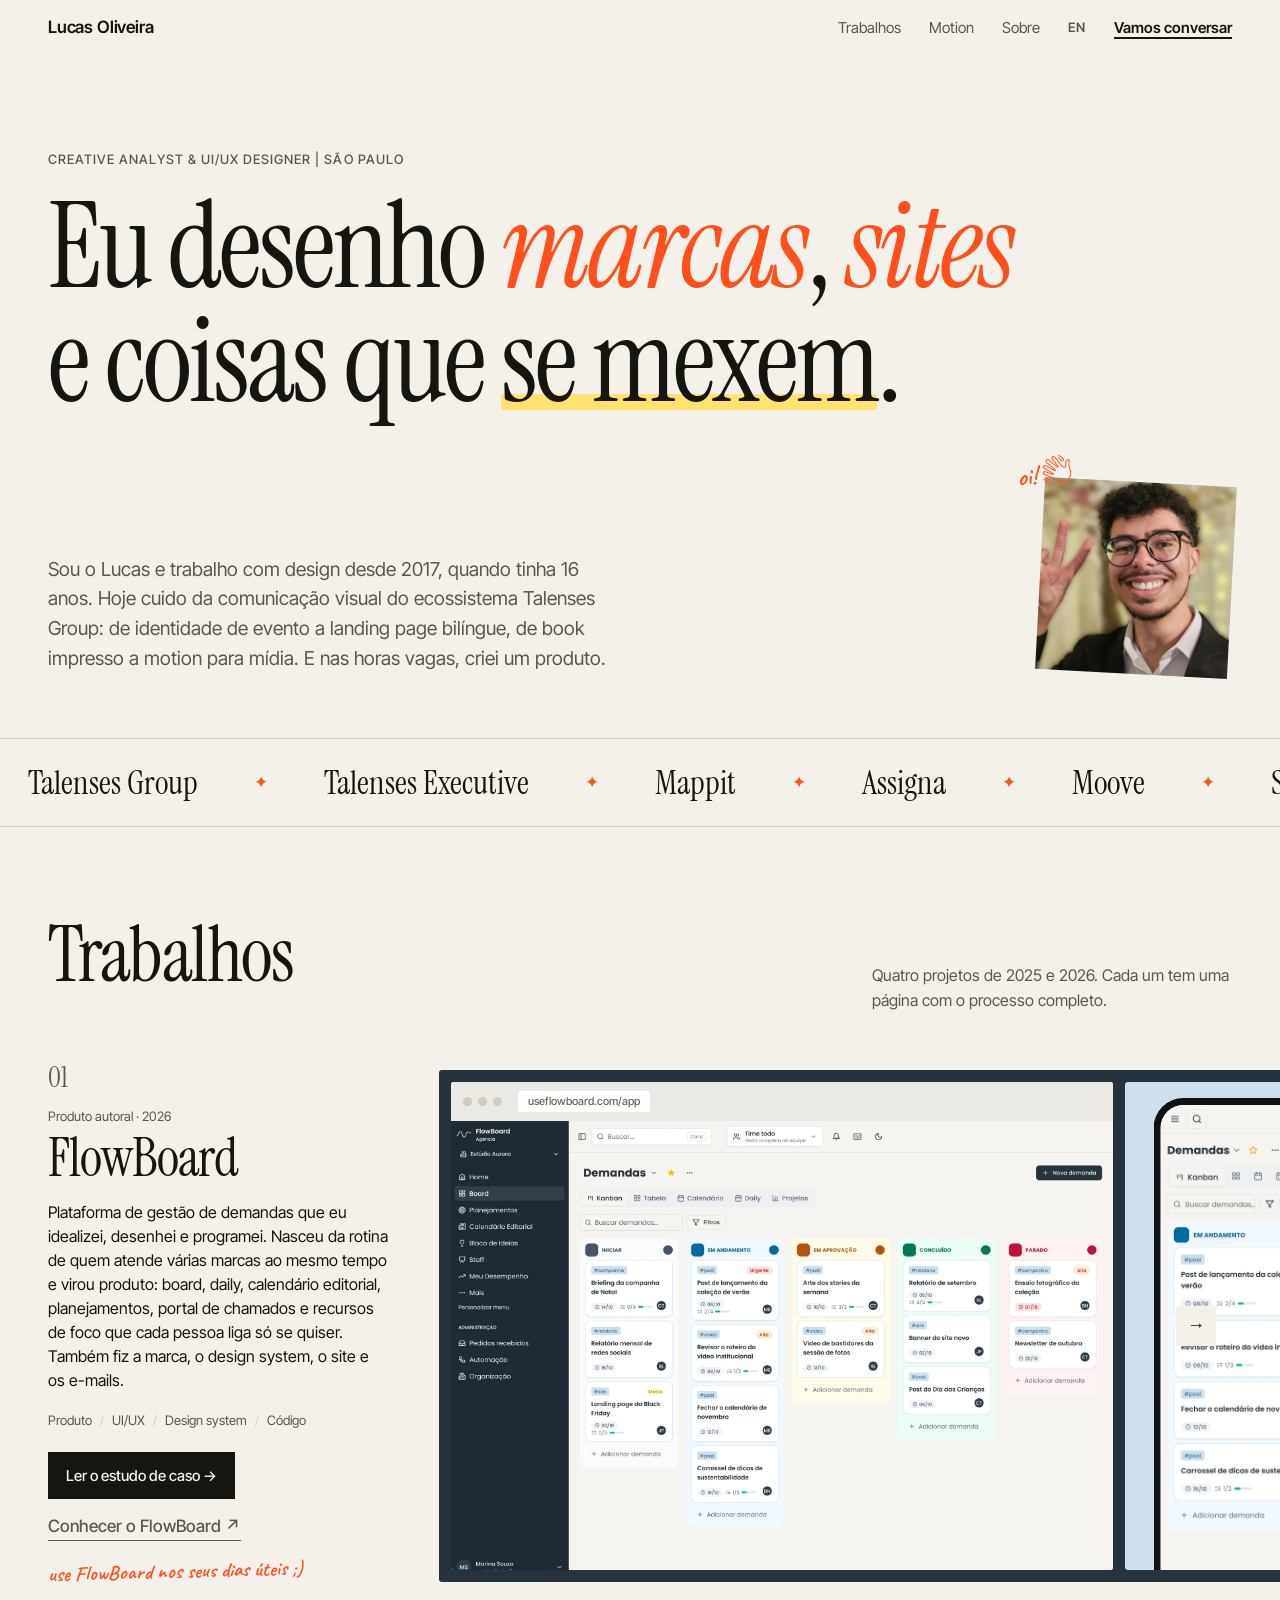
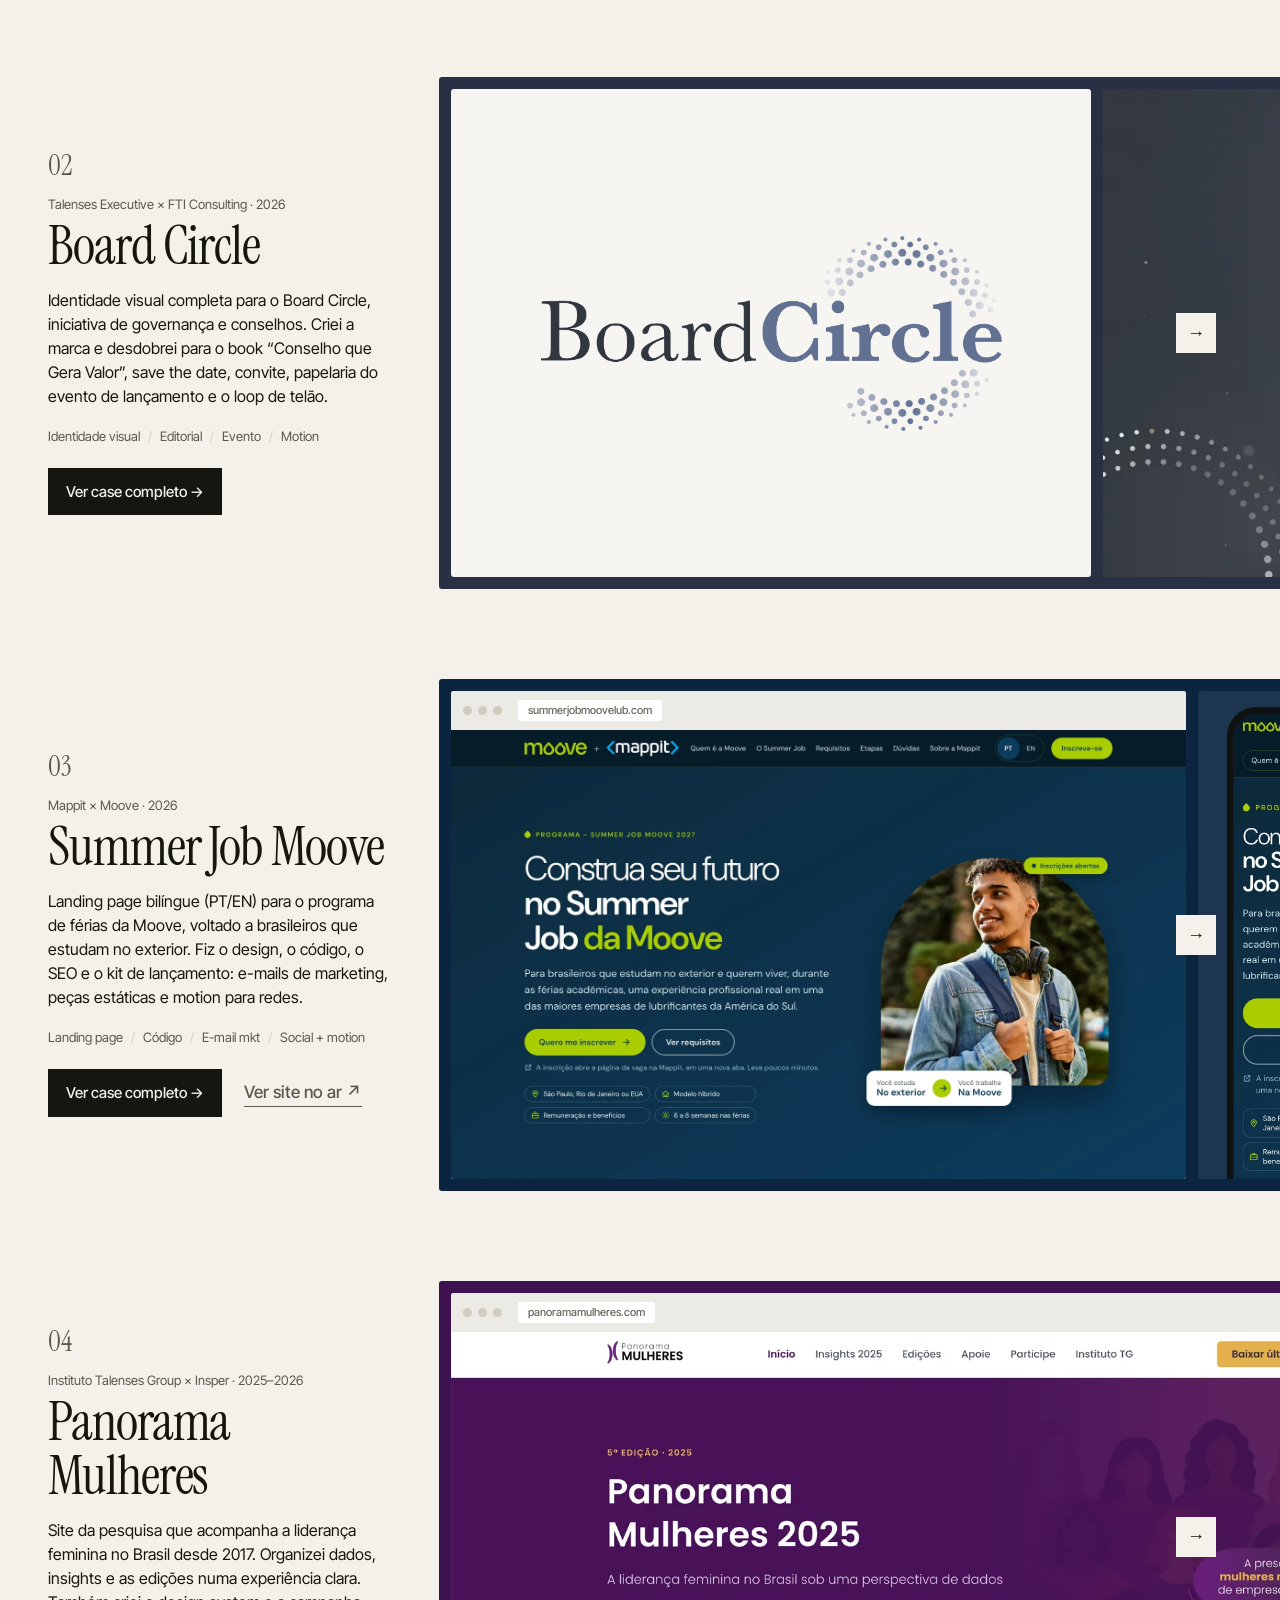
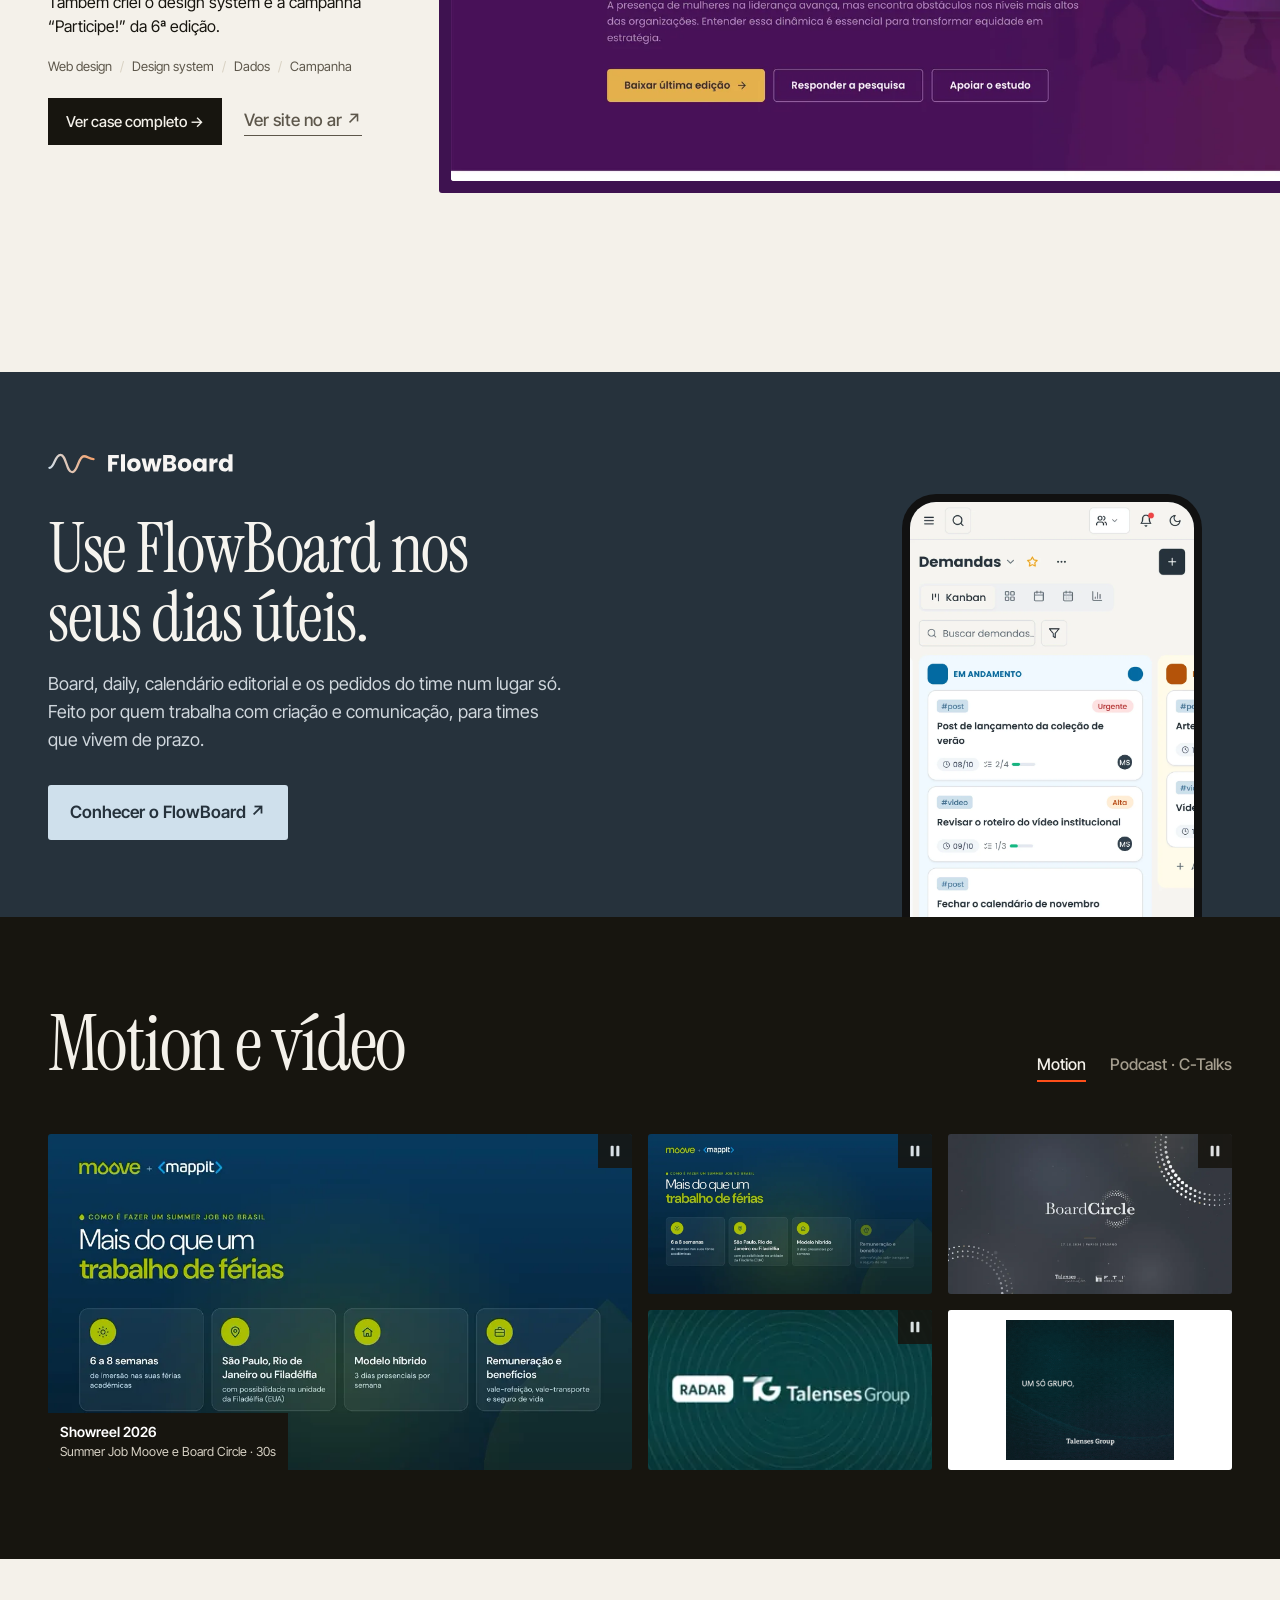
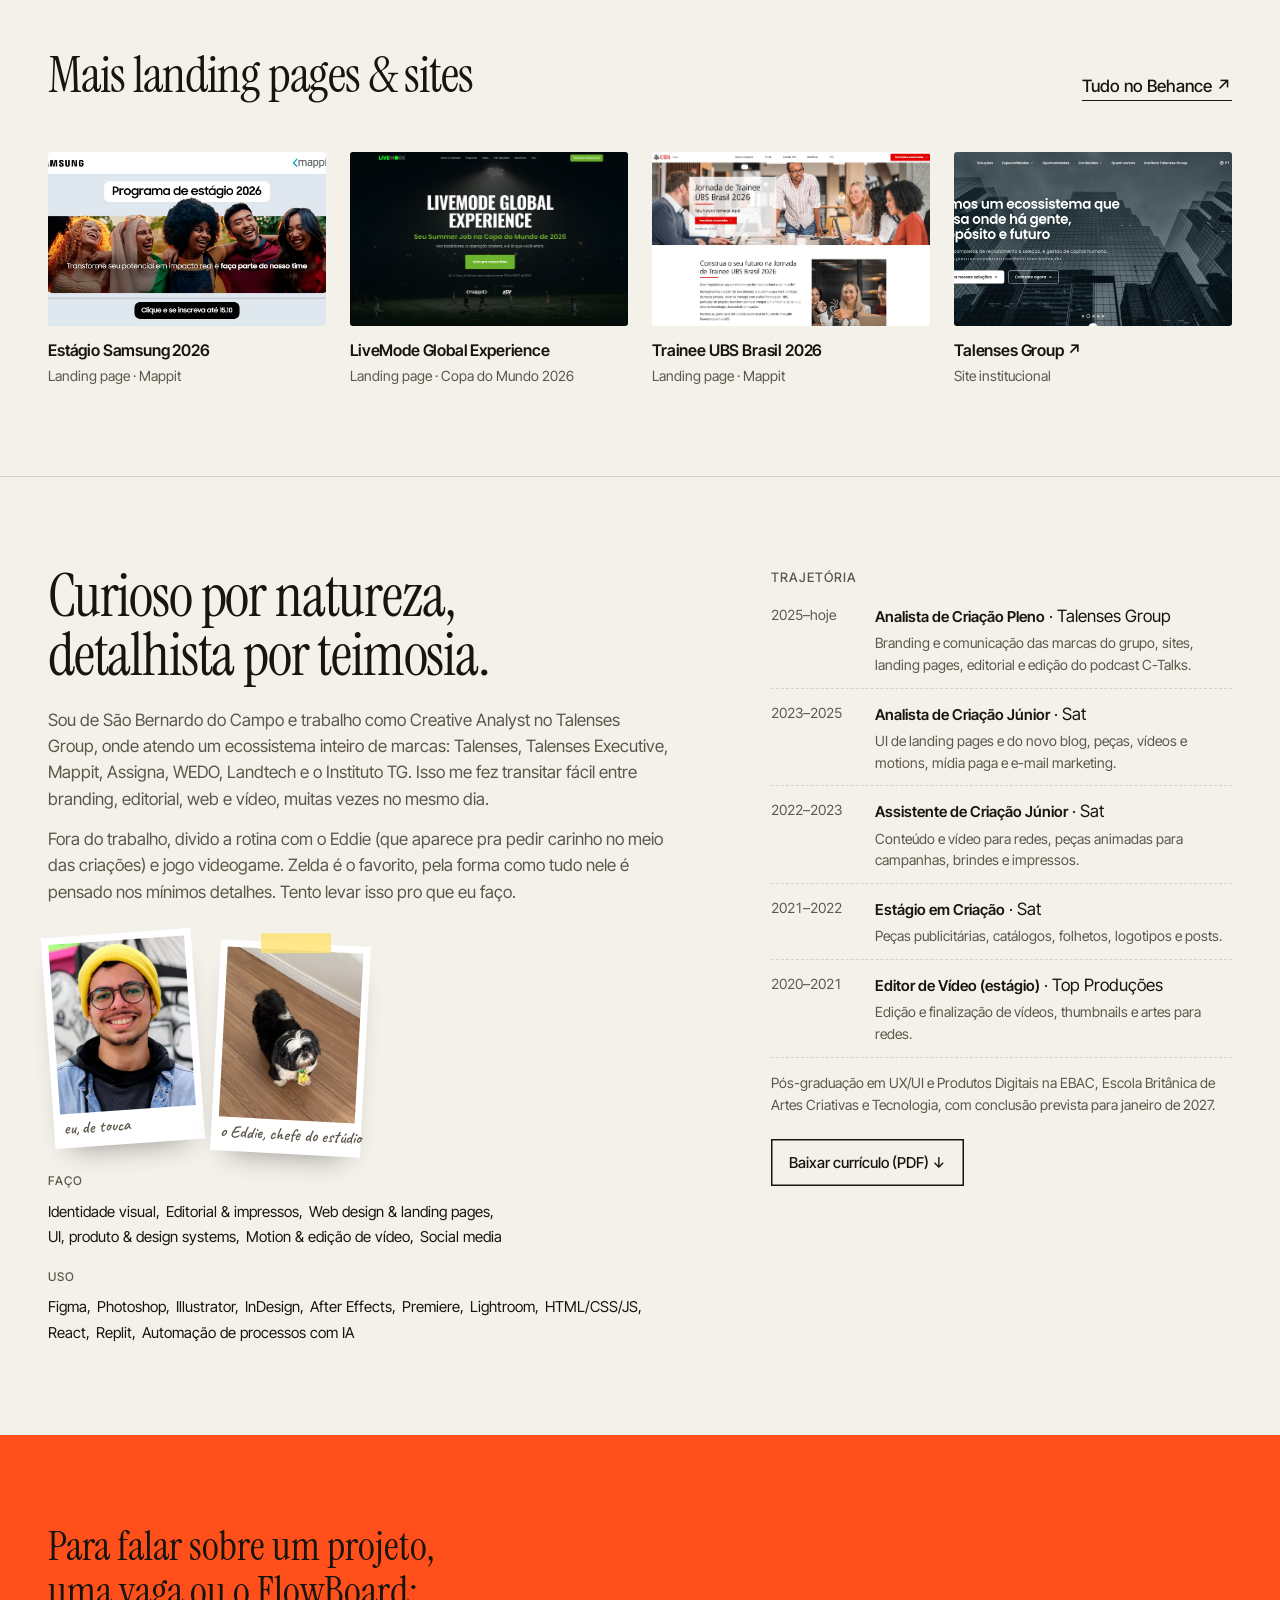
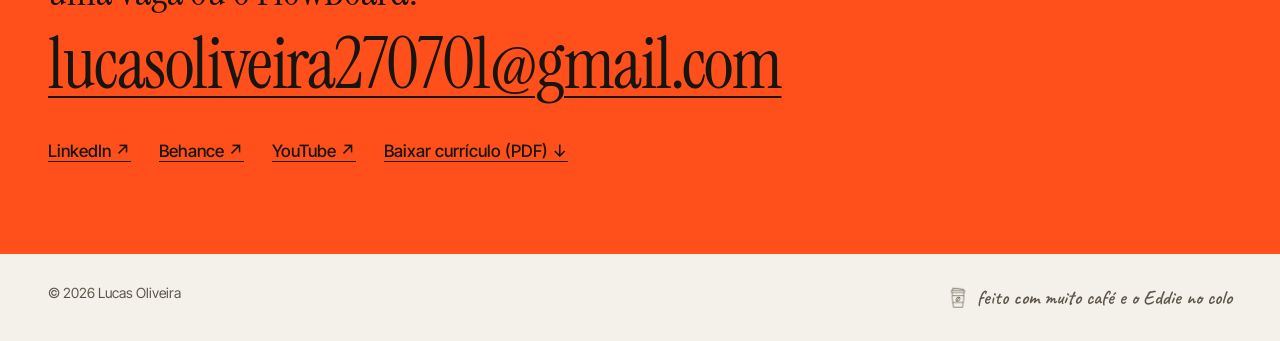
==== commit 2841a24d: "FlowBoard: retira informações de pagamento (planos, teste grátis, cartão de crédito) O bloco de cham" ====
--- a/index.html
+++ b/index.html
@@ -185,10 +185,8 @@
         <h2 id="fbcta-title" class="fbcta__title">Use FlowBoard nos seus dias úteis.</h2>
         <p class="fbcta__lead">Board, daily, calendário editorial e os pedidos do time num lugar só. Feito por quem trabalha com criação e comunicação, para times que vivem de prazo.</p>
         <div class="fbcta__actions">
-          <a class="fbcta__btn" href="https://useflowboard.com/?utm_source=portfolio&utm_medium=referral&utm_campaign=portfolio-lucas" target="_blank" rel="noopener">Começar grátis ↗</a>
-          <a class="fbcta__link" href="https://useflowboard.com/planos?utm_source=portfolio&utm_medium=referral&utm_campaign=portfolio-lucas" target="_blank" rel="noopener">Ver planos</a>
-        </div>
-        <p class="fbcta__note">Sem cartão de crédito. Nos primeiros 14 dias, o plano Agência fica liberado.</p>
+          <a class="fbcta__btn" href="https://useflowboard.com/?utm_source=portfolio&utm_medium=referral&utm_campaign=portfolio-lucas" target="_blank" rel="noopener">Conhecer o FlowBoard ↗</a>
+        </div>
       </div>
       <div class="fbcta__shot" aria-hidden="true">
         <img src="assets/img/fb-mob-board.webp" alt="" loading="lazy" width="900" height="1947">
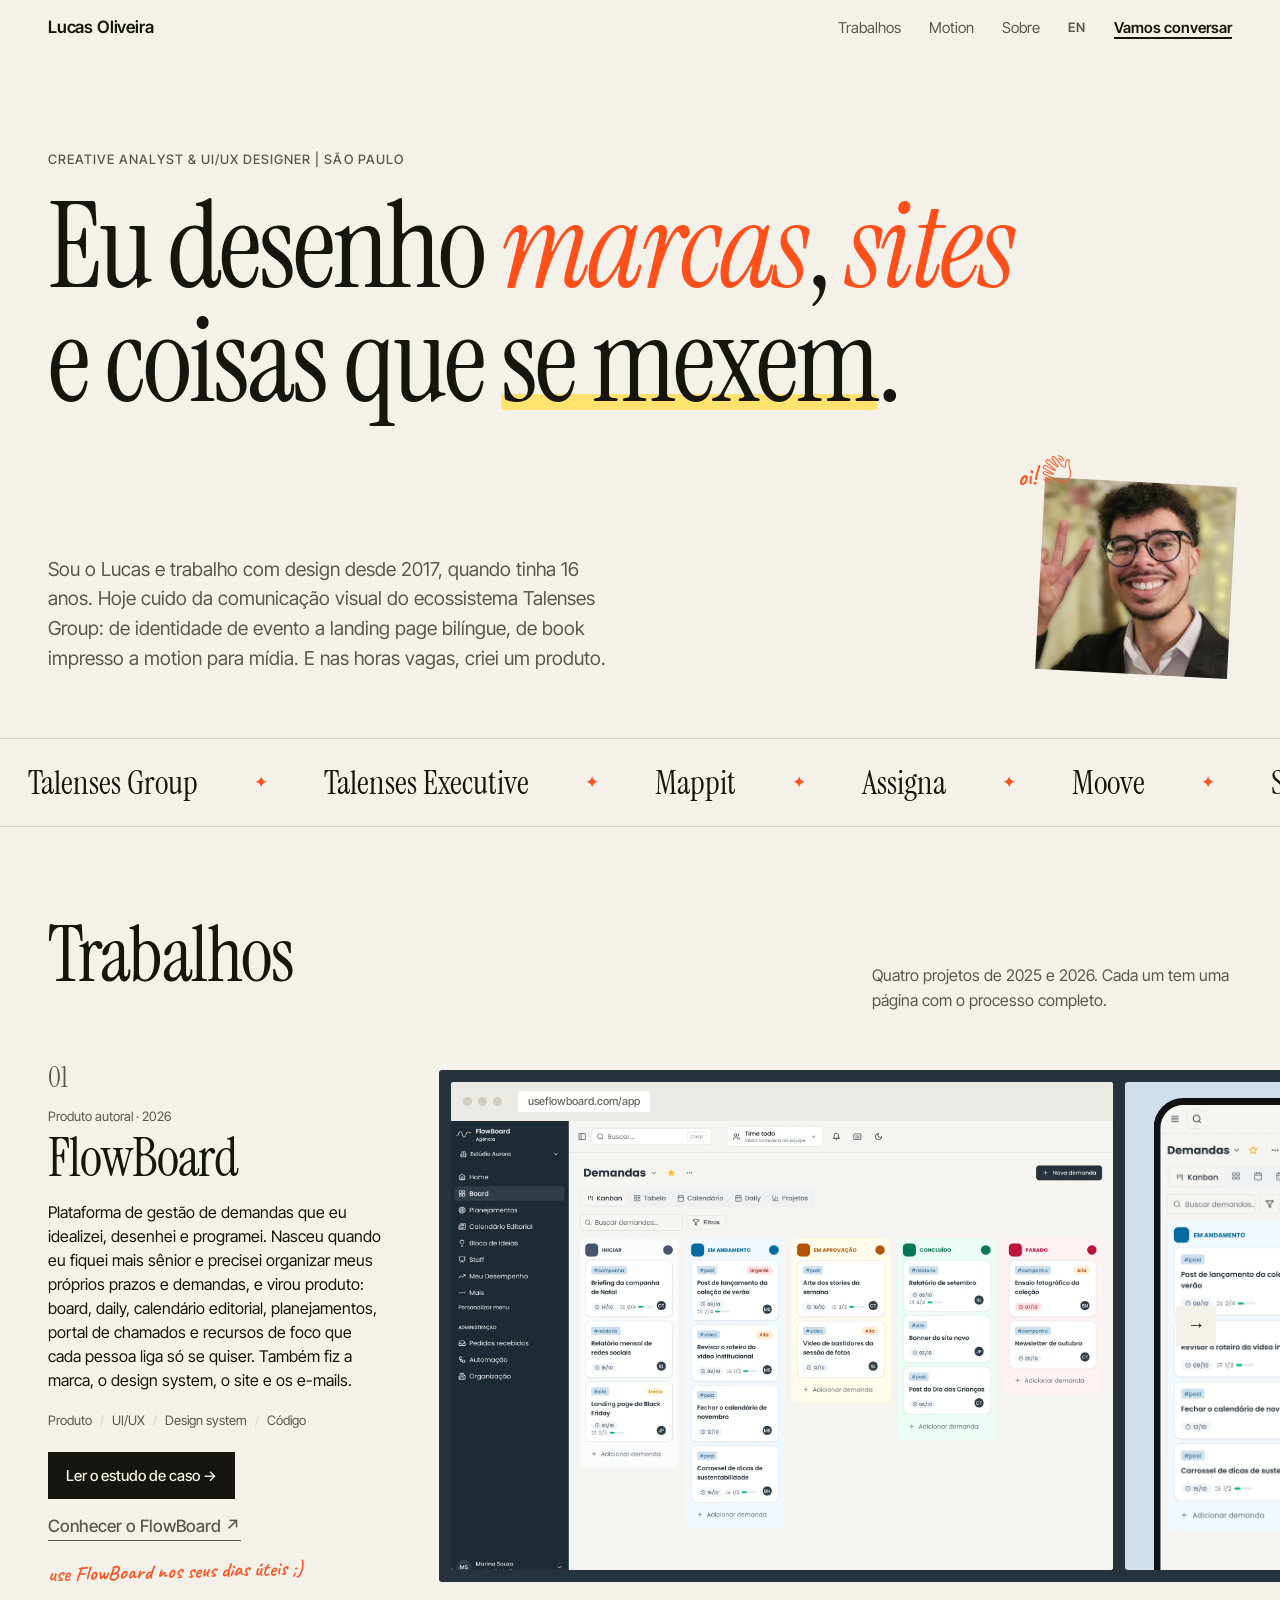
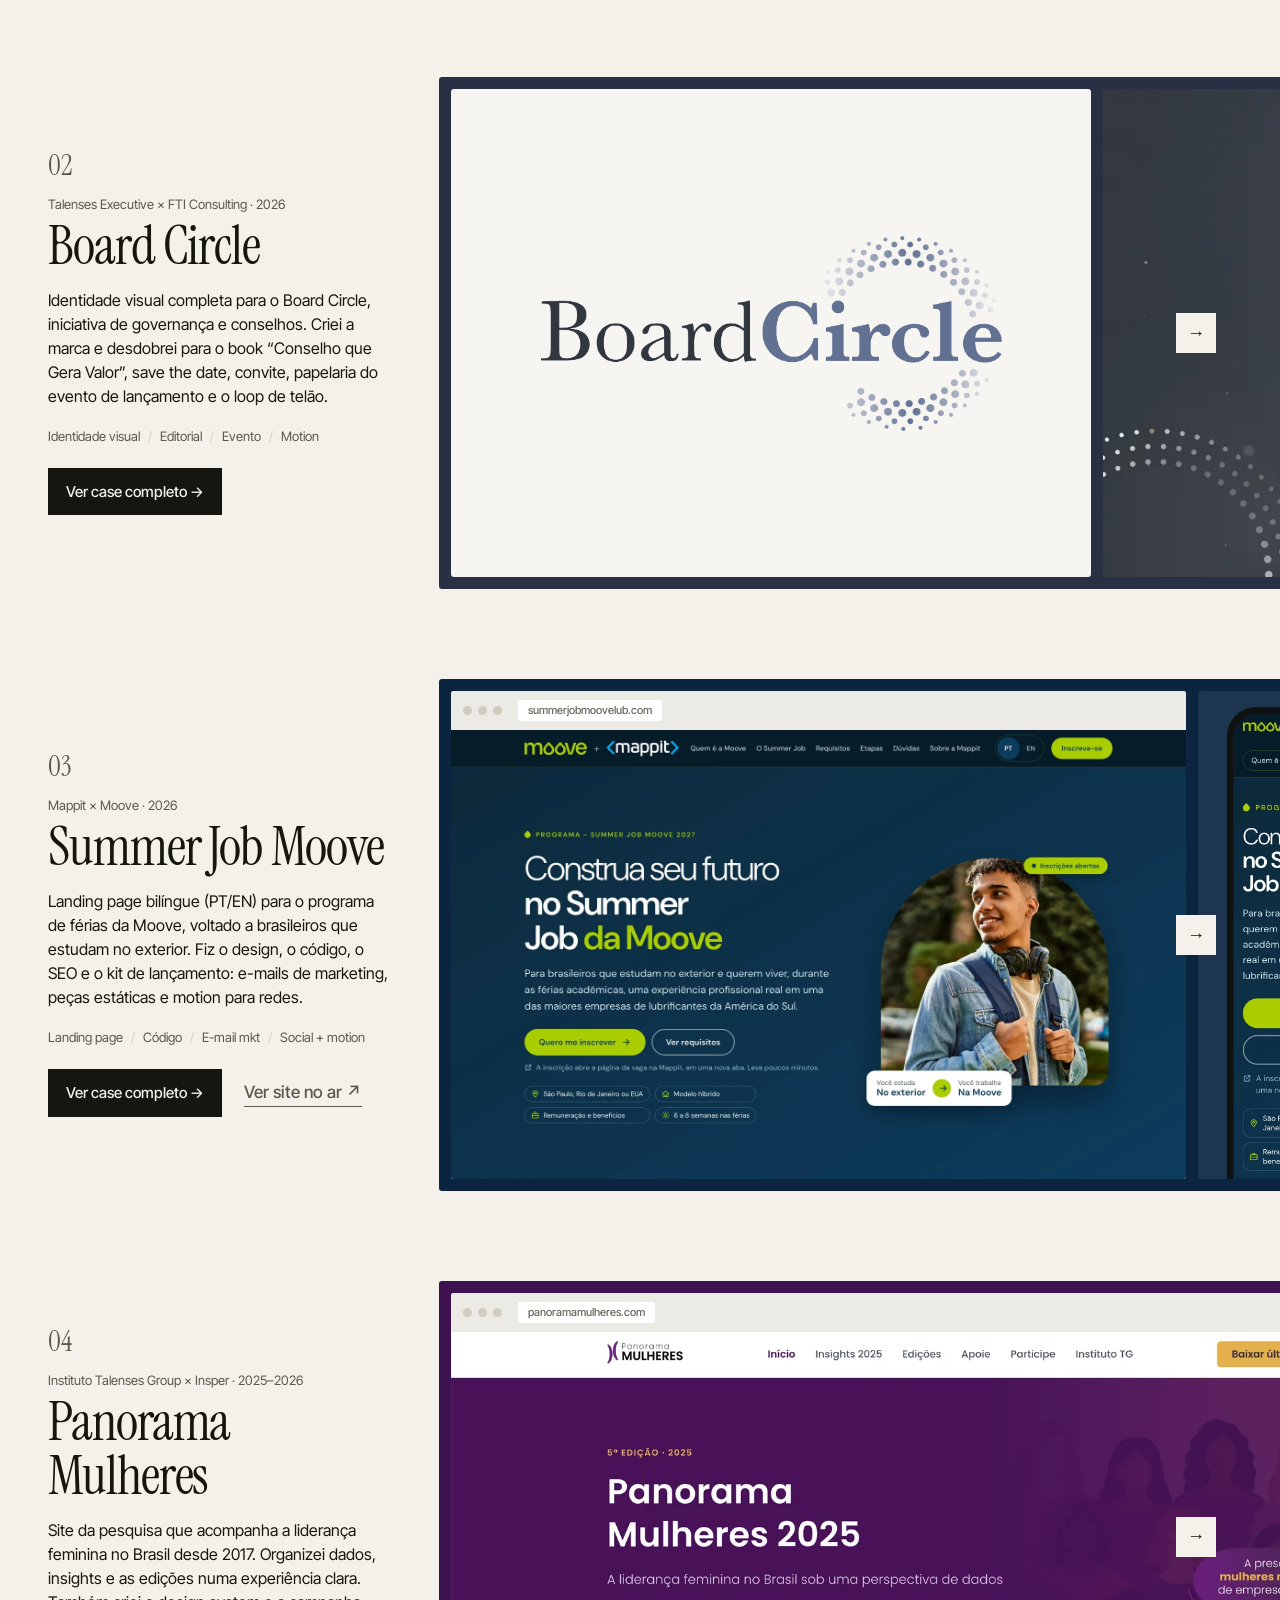
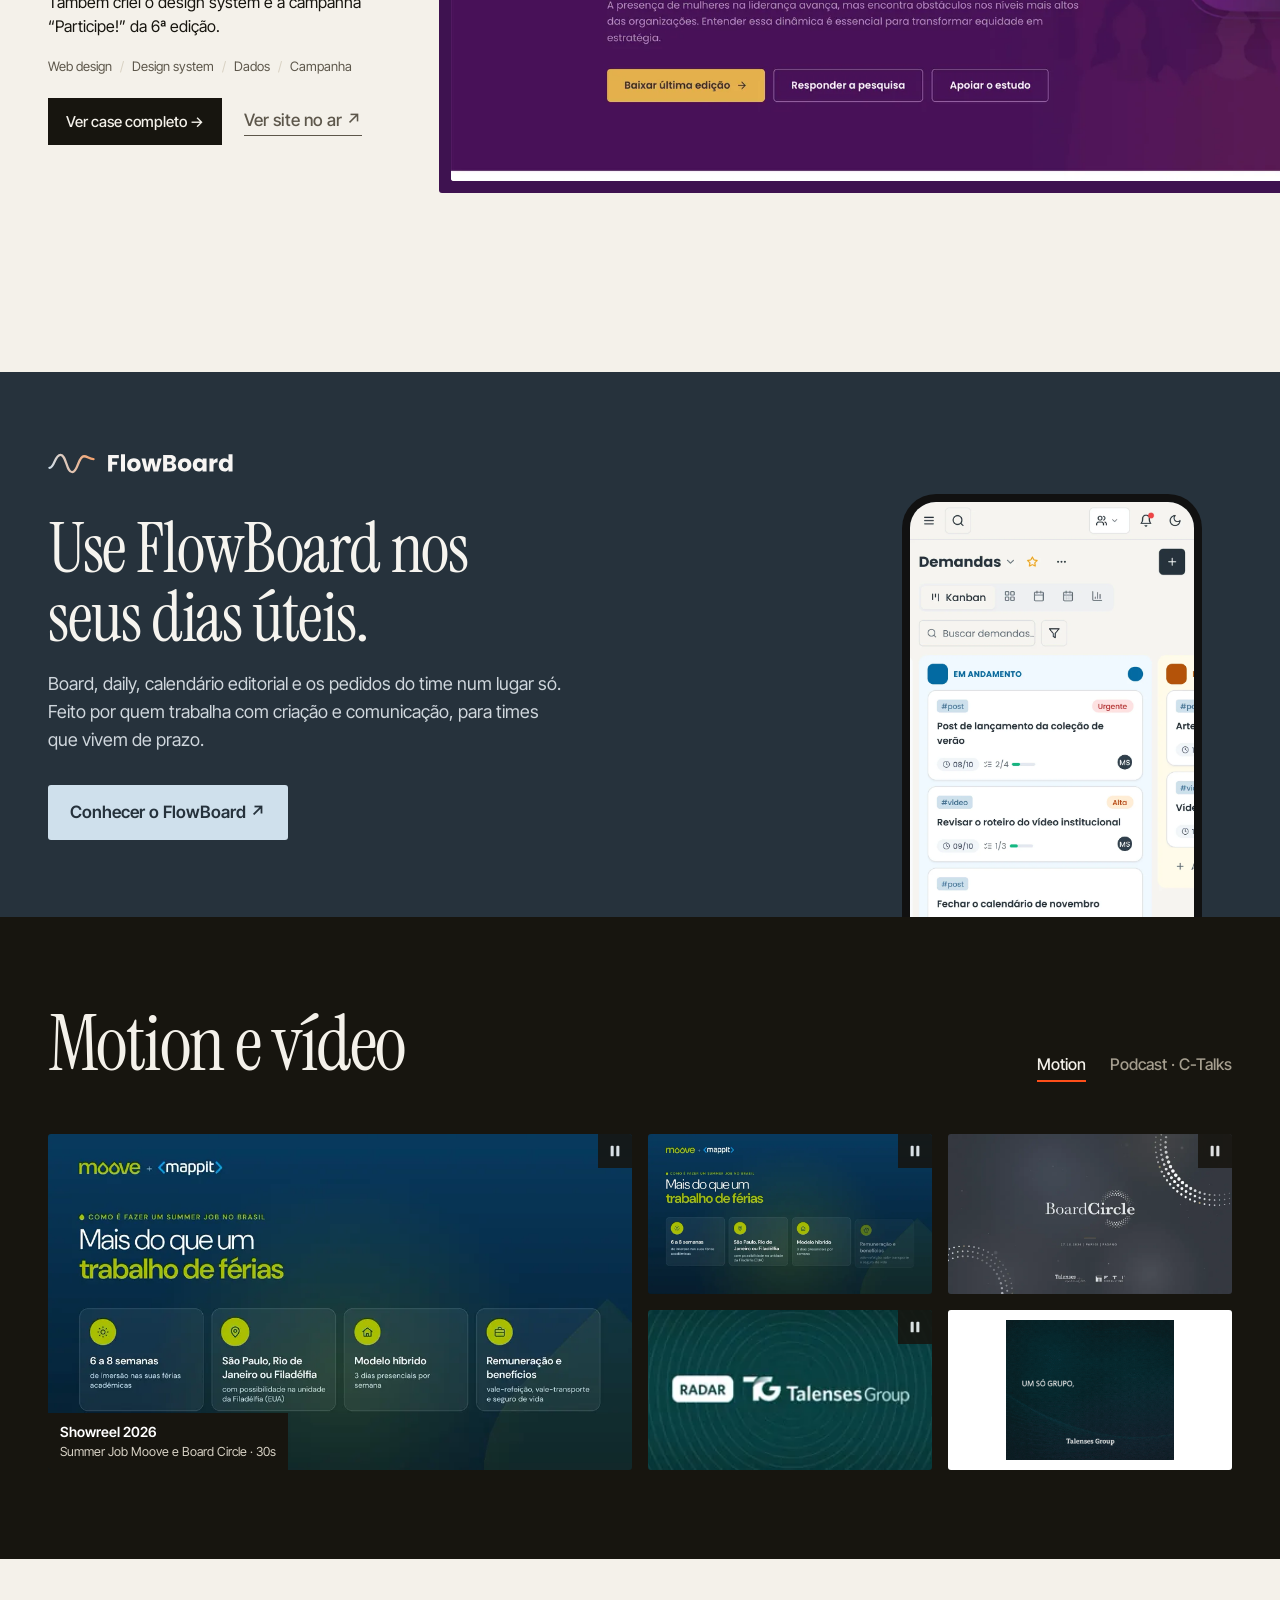
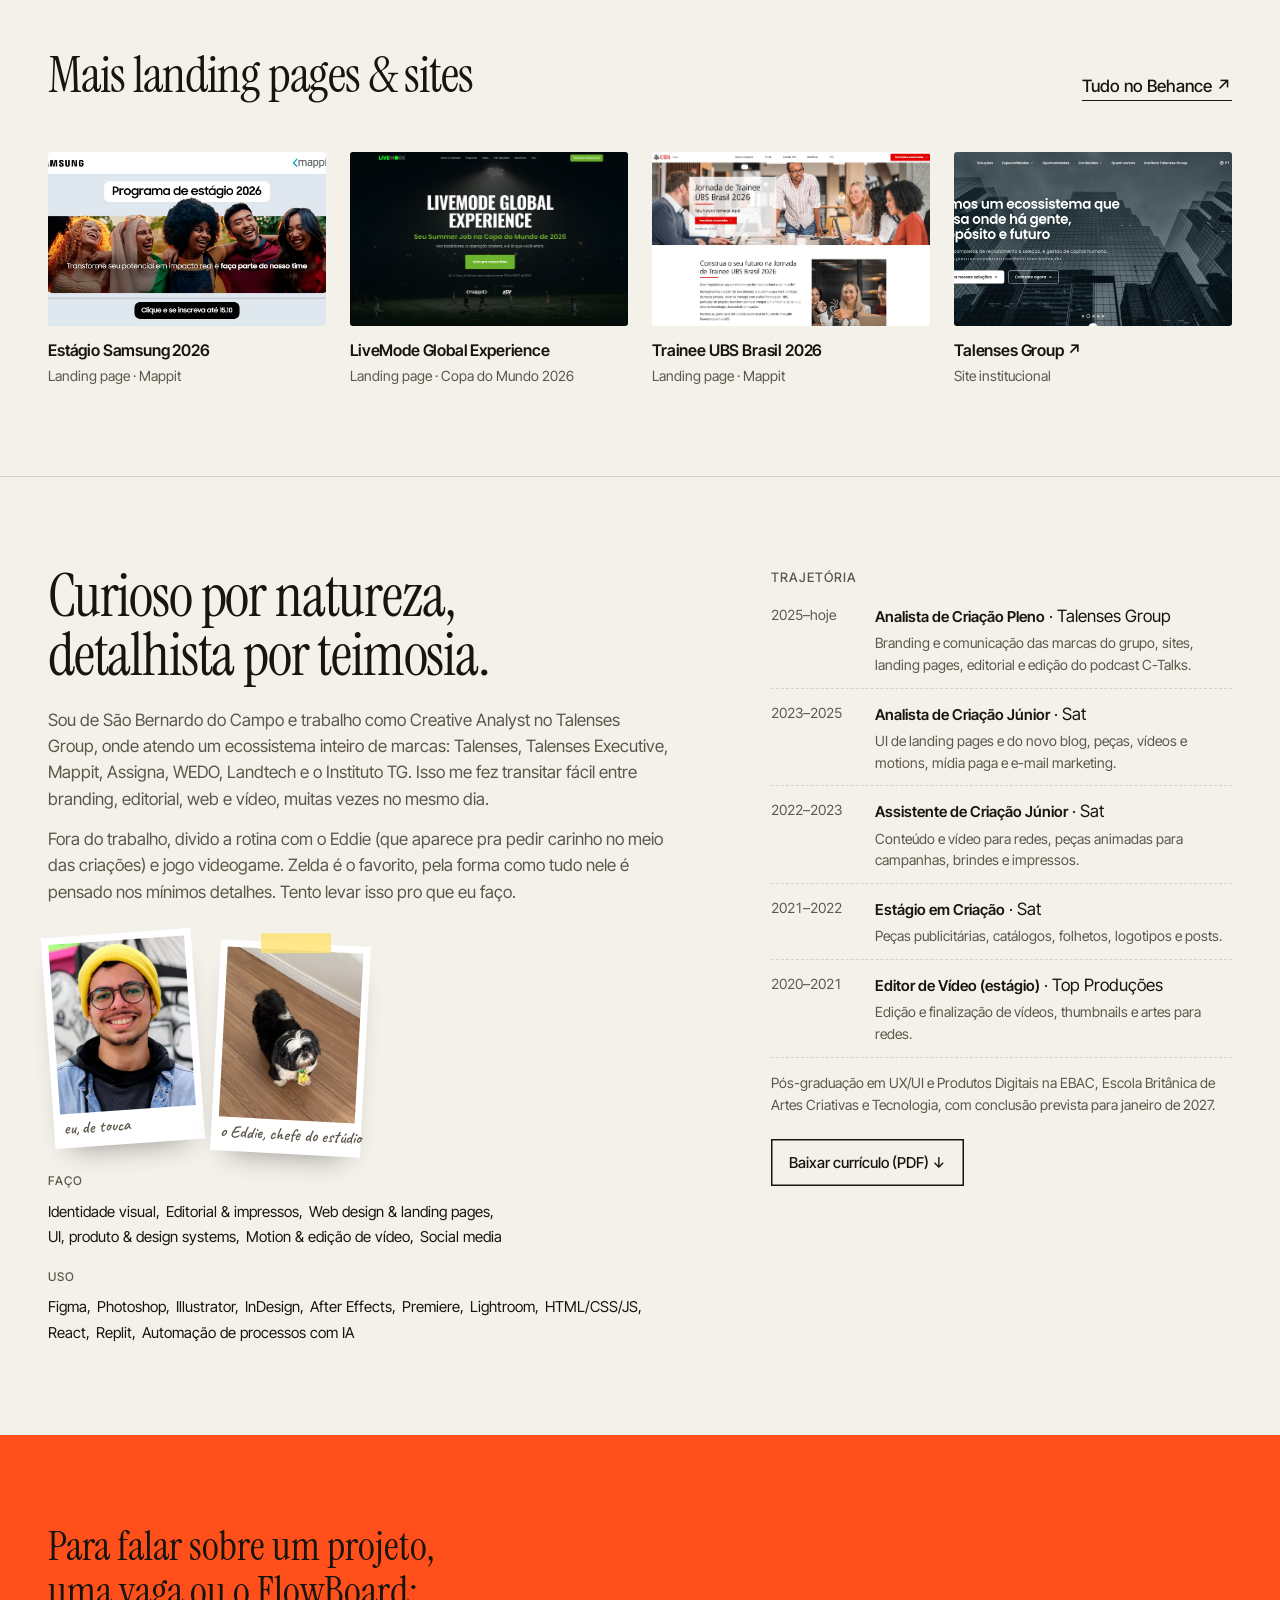
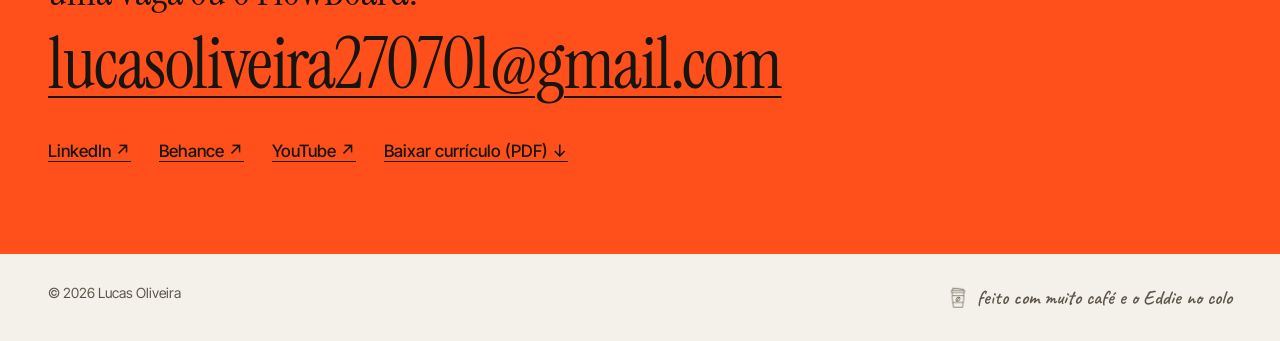
==== commit d5038c3e: "FlowBoard: origem na mudança de carreira (mais sênior, organizando os próprios prazos) e sem pistas " ====
--- a/index.html
+++ b/index.html
@@ -68,7 +68,7 @@
         <div>
           <p class="case__client">Produto autoral · 2026</p>
           <h3 class="case__title"><a href="flowboard/">FlowBoard</a></h3>
-          <p class="case__text">Plataforma de gestão de demandas que eu idealizei, desenhei e programei. Nasceu da rotina de quem atende várias marcas ao mesmo tempo e virou produto: board, daily, calendário editorial, planejamentos, portal de chamados e recursos de foco que cada pessoa liga só se quiser. Também fiz a marca, o design system, o site e os e-mails.</p>
+          <p class="case__text">Plataforma de gestão de demandas que eu idealizei, desenhei e programei. Nasceu quando eu fiquei mais sênior e precisei organizar meus próprios prazos e demandas, e virou produto: board, daily, calendário editorial, planejamentos, portal de chamados e recursos de foco que cada pessoa liga só se quiser. Também fiz a marca, o design system, o site e os e-mails.</p>
           <ul class="tags"><li>Produto</li><li>UI/UX</li><li>Design system</li><li>Código</li></ul>
           <div class="case__links"><a class="btn" href="flowboard/">Ler o estudo de caso →</a><a class="link link--muted" href="https://useflowboard.com/" target="_blank" rel="noopener">Conhecer o FlowBoard ↗</a></div>
           <p class="hand case__note">use FlowBoard nos seus dias úteis ;)</p>
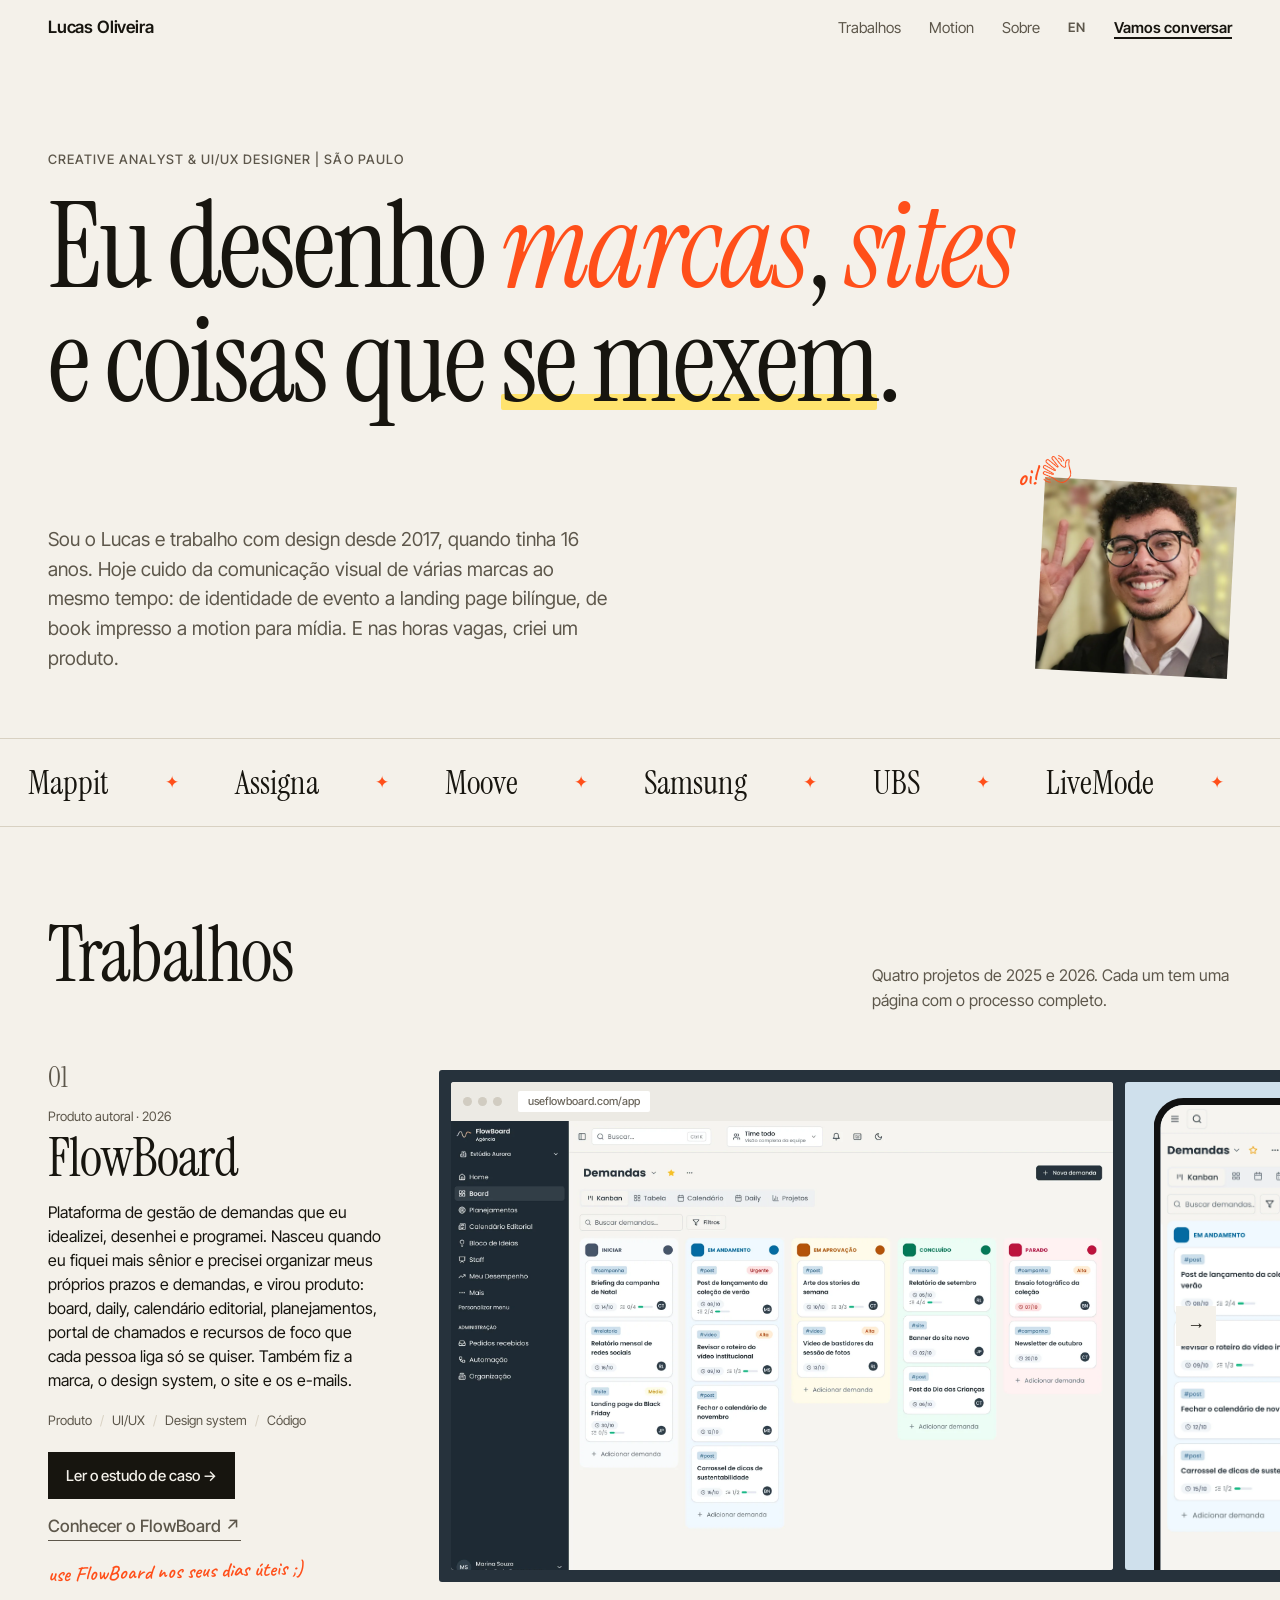
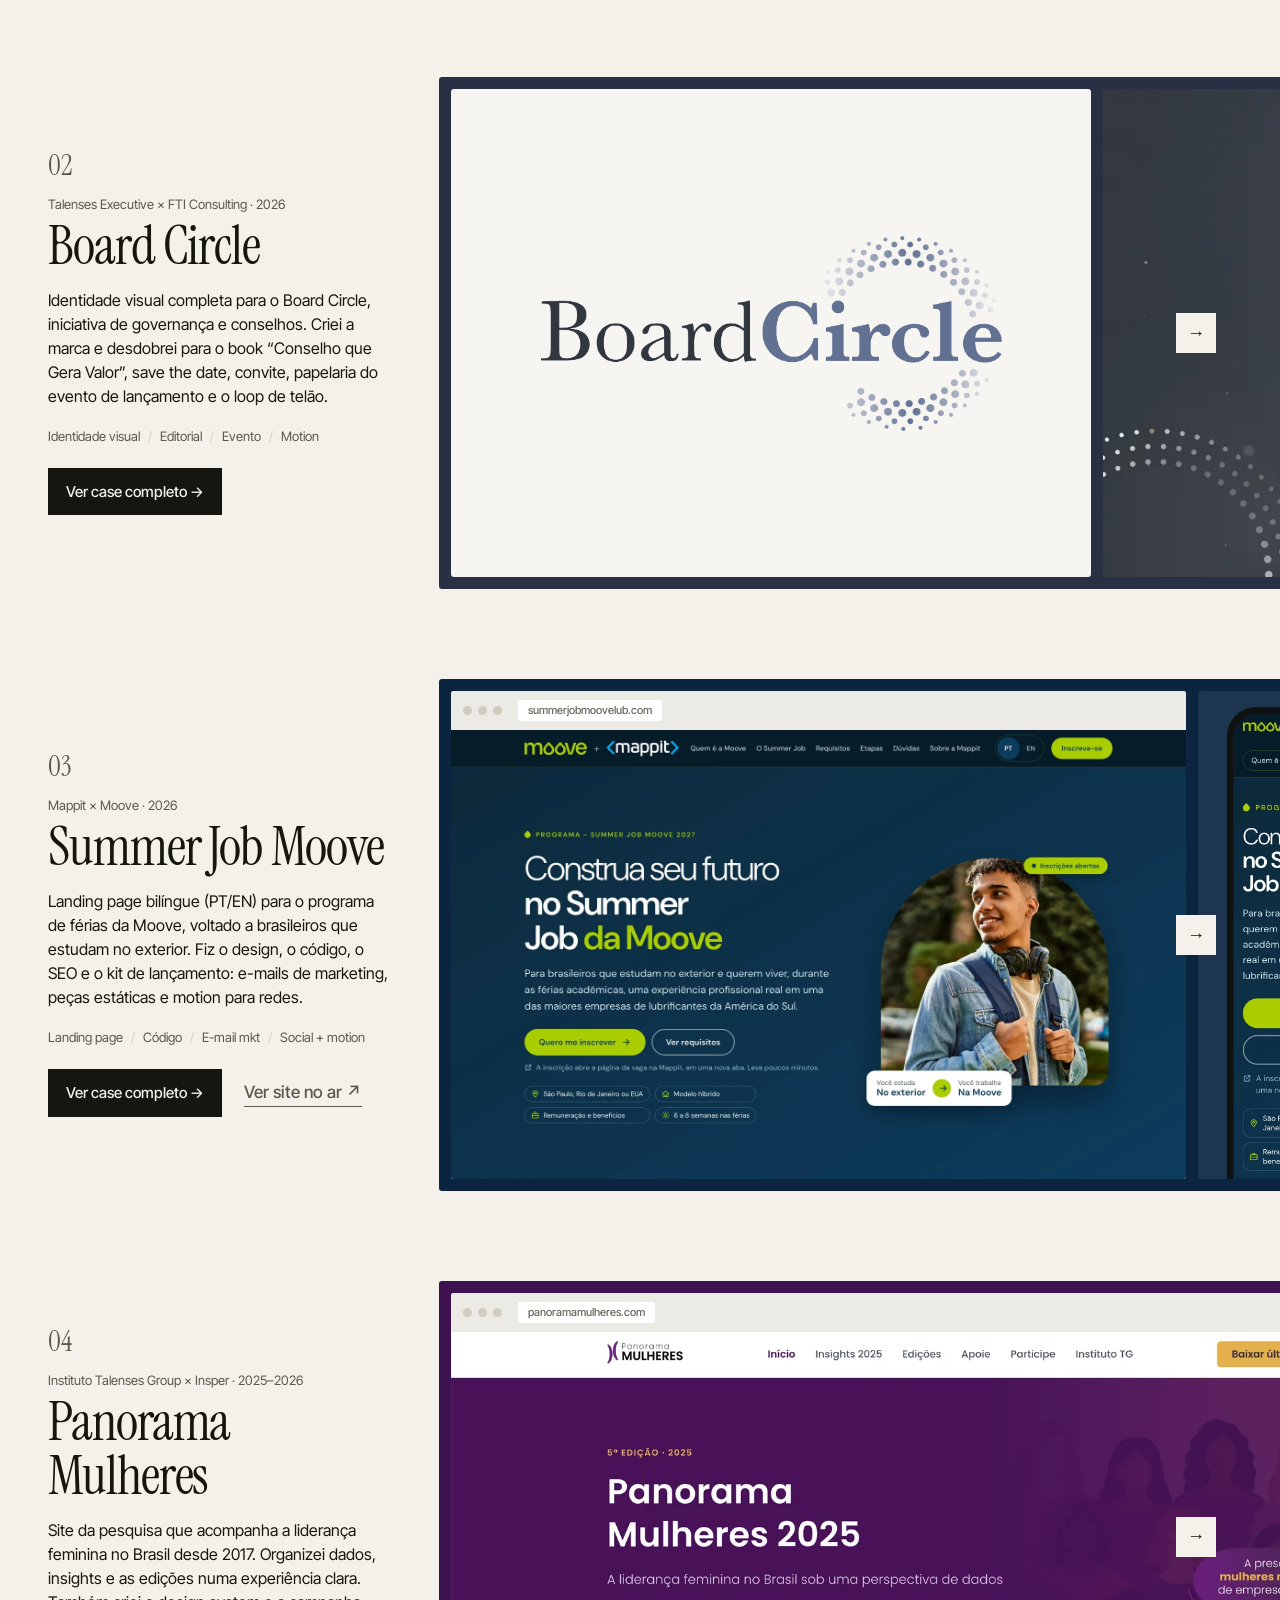
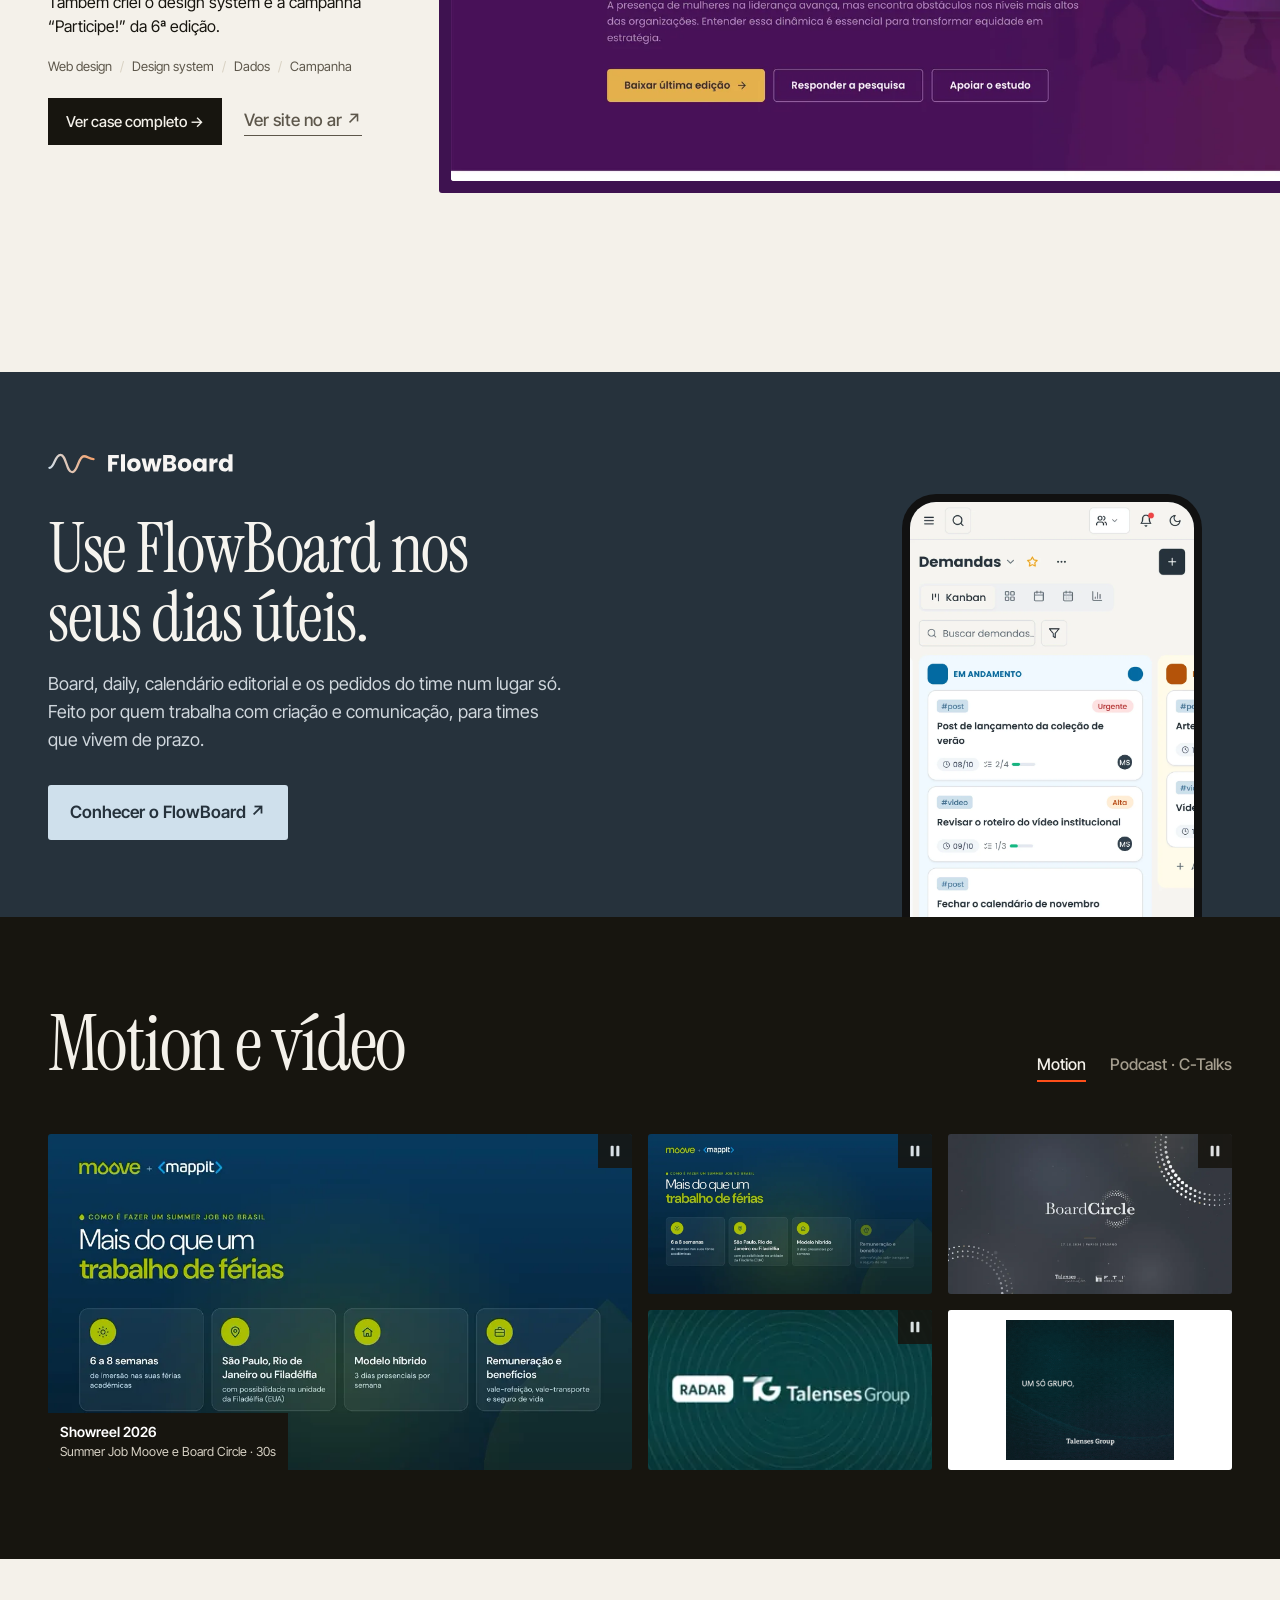
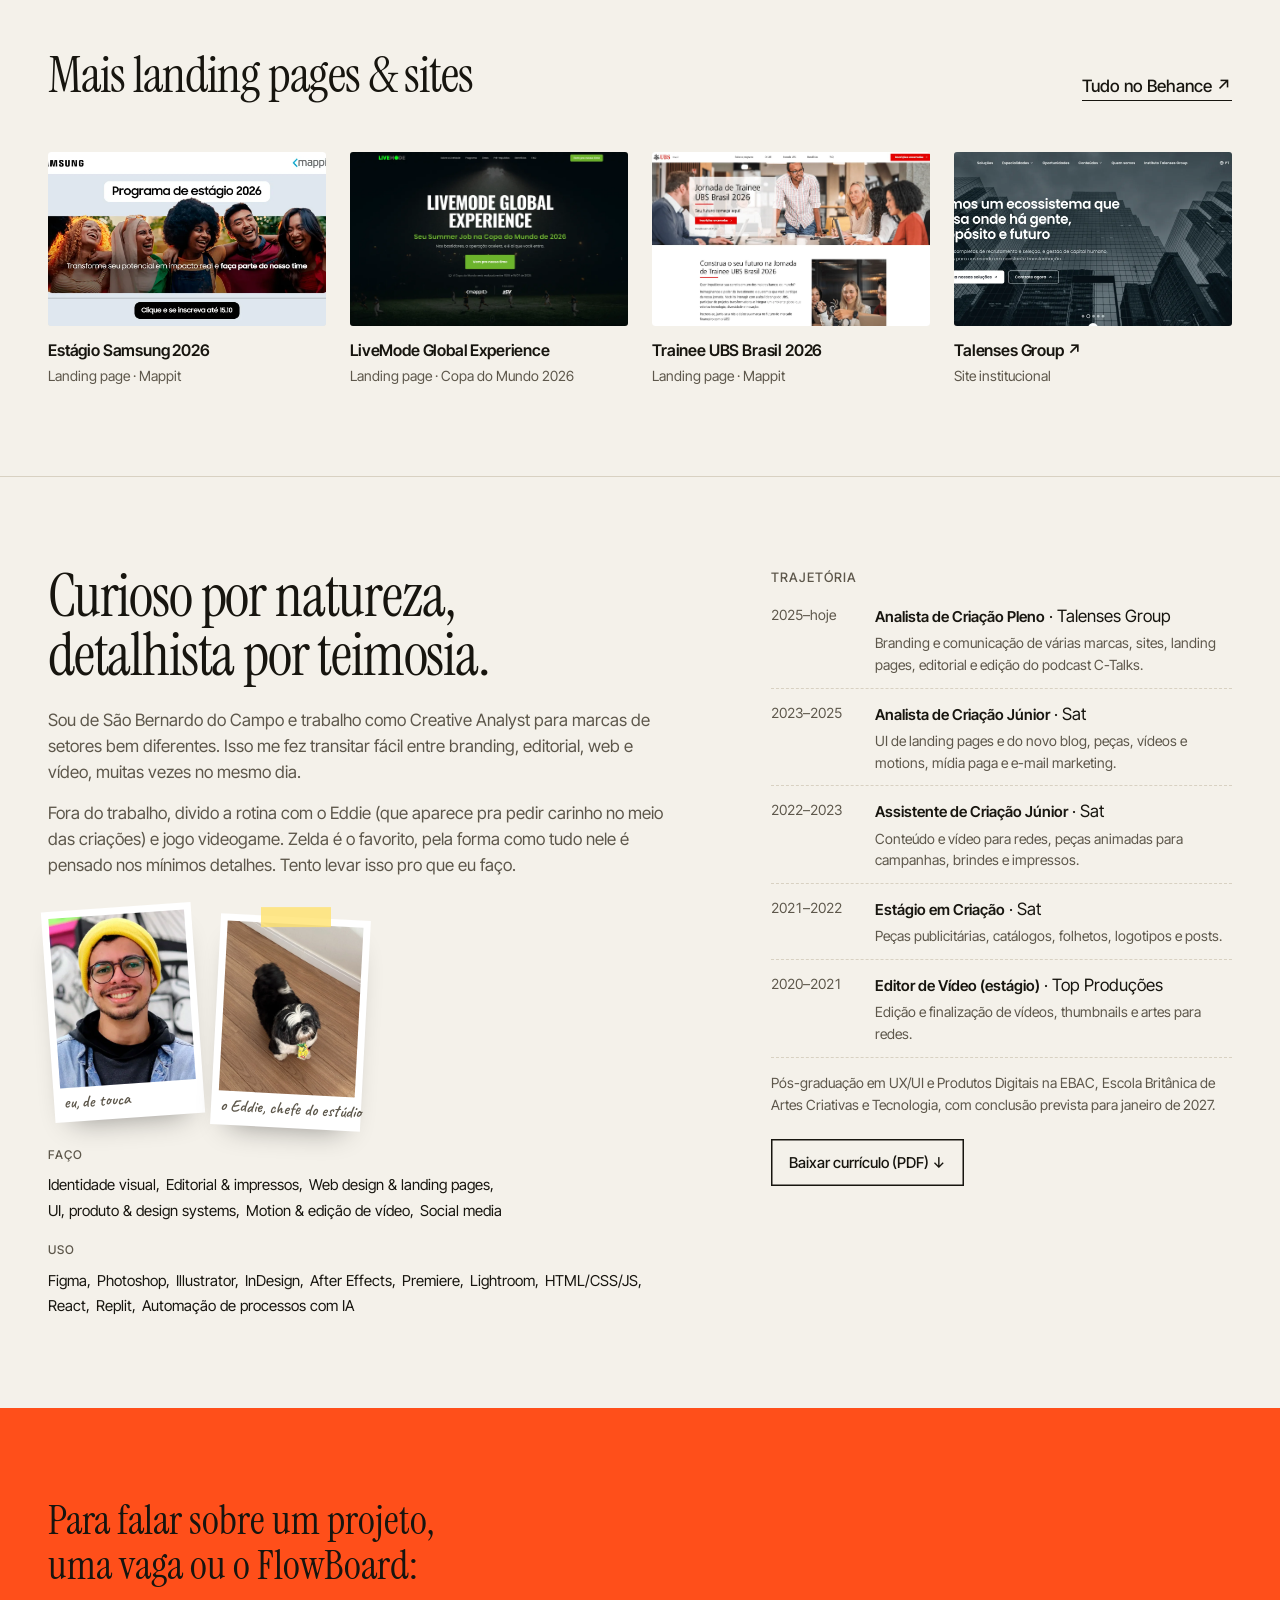
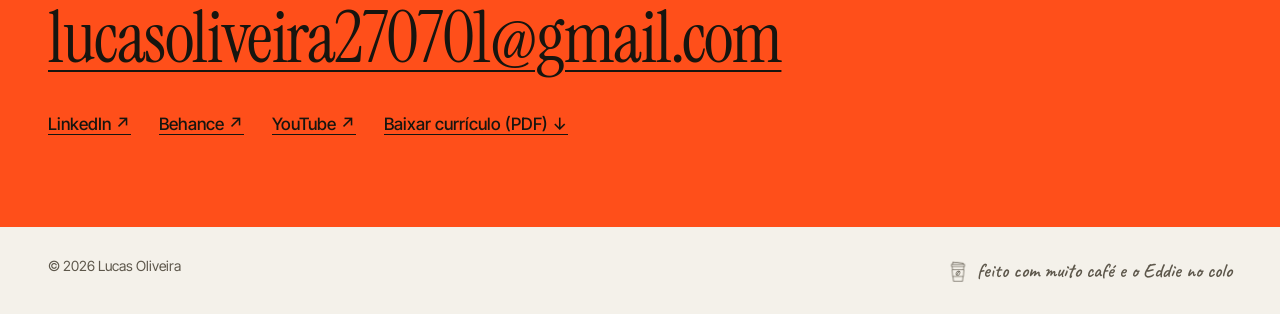
==== commit 1bf7b675: "Menos ênfase no Talenses Group: abertura, sobre, faixa de marcas, motion e podcast sem o nome do gru" ====
--- a/index.html
+++ b/index.html
@@ -44,7 +44,7 @@
     <p class="eyebrow">Creative Analyst &amp; UI/UX Designer | São Paulo</p>
     <h1 class="hero__title">Eu desenho <em>marcas</em>, <em>sites</em><br class="br-lg"> e coisas que <span class="hero__move" aria-label="se mexem"><span aria-hidden="true"><span style="--i:0">s</span><span style="--i:1">e</span> <span style="--i:3">m</span><span style="--i:4">e</span><span style="--i:5">x</span><span style="--i:6">e</span><span style="--i:7">m</span></span></span>.</h1>
     <div class="hero__foot">
-      <p class="hero__lead">Sou o Lucas e trabalho com design desde 2017, quando tinha 16 anos. Hoje cuido da comunicação visual do ecossistema Talenses Group: de identidade de evento a landing page bilíngue, de book impresso a motion para mídia. E nas horas vagas, criei um produto.</p>
+      <p class="hero__lead">Sou o Lucas e trabalho com design desde 2017, quando tinha 16 anos. Hoje cuido da comunicação visual de várias marcas ao mesmo tempo: de identidade de evento a landing page bilíngue, de book impresso a motion para mídia. E nas horas vagas, criei um produto.</p>
       <figure class="hero__photo">
         <img src="assets/img/lucas.webp" alt="Lucas Oliveira sorrindo e fazendo sinal de paz" width="800" height="800">
         <figcaption class="hand">oi! <i class="ico ico--wave" style="--i:url(assets/icons/aceno.png)" aria-hidden="true"></i></figcaption>
@@ -53,7 +53,7 @@
   </section>
 
   <div class="marquee" aria-label="Marcas e clientes">
-    <div class="marquee__track"><span>Talenses Group</span><span>Talenses Executive</span><span>Mappit</span><span>Assigna</span><span>Moove</span><span>Samsung</span><span>UBS</span><span>LiveMode</span><span>Insper</span><span>FTI Consulting</span><span aria-hidden="true">Talenses Group</span><span aria-hidden="true">Talenses Executive</span><span aria-hidden="true">Mappit</span><span aria-hidden="true">Assigna</span><span aria-hidden="true">Moove</span><span aria-hidden="true">Samsung</span><span aria-hidden="true">UBS</span><span aria-hidden="true">LiveMode</span><span aria-hidden="true">Insper</span><span aria-hidden="true">FTI Consulting</span></div>
+    <div class="marquee__track"><span>Mappit</span><span>Assigna</span><span>Moove</span><span>Samsung</span><span>UBS</span><span>LiveMode</span><span>Insper</span><span>FTI Consulting</span><span aria-hidden="true">Mappit</span><span aria-hidden="true">Assigna</span><span aria-hidden="true">Moove</span><span aria-hidden="true">Samsung</span><span aria-hidden="true">UBS</span><span aria-hidden="true">LiveMode</span><span aria-hidden="true">Insper</span><span aria-hidden="true">FTI Consulting</span><span aria-hidden="true">Mappit</span><span aria-hidden="true">Assigna</span><span aria-hidden="true">Moove</span><span aria-hidden="true">Samsung</span><span aria-hidden="true">UBS</span><span aria-hidden="true">LiveMode</span><span aria-hidden="true">Insper</span><span aria-hidden="true">FTI Consulting</span><span aria-hidden="true">Mappit</span><span aria-hidden="true">Assigna</span><span aria-hidden="true">Moove</span><span aria-hidden="true">Samsung</span><span aria-hidden="true">UBS</span><span aria-hidden="true">LiveMode</span><span aria-hidden="true">Insper</span><span aria-hidden="true">FTI Consulting</span></div>
   </div>
 
   <section id="trabalhos" class="wrap section">
@@ -219,19 +219,19 @@
             <figcaption><b>Board Circle</b> Loop de telão do evento</figcaption>
           </figure>
           <figure>
-            <video src="assets/video/radar-header.mp4" poster="assets/img/poster-radar-header.webp" muted loop playsinline preload="none" aria-label="Radar TG"></video>
-            <figcaption><b>Radar TG</b> Header animado de newsletter</figcaption>
+            <video src="assets/video/radar-header.mp4" poster="assets/img/poster-radar-header.webp" muted loop playsinline preload="none" aria-label="Radar"></video>
+            <figcaption><b>Radar</b> Header animado de newsletter</figcaption>
           </figure>
           <figure class="m-gif">
-            <img src="assets/img/exame-retangulo.gif" alt="Banner animado Talenses Group para a Exame" loading="lazy" width="300" height="250">
-            <figcaption><b>Talenses Group × Exame</b> Banners animados de mídia</figcaption>
+            <img src="assets/img/exame-retangulo.gif" alt="Banner animado para a Exame" loading="lazy" width="300" height="250">
+            <figcaption><b>Exame</b> Banners animados de mídia</figcaption>
           </figure>
         </div>
       </div>
 
       <div id="panel-pod" role="tabpanel" aria-labelledby="tab-pod">
         <div class="pod__head">
-          <p class="pod__text">Edito os episódios do C-Talks, o videocast do Talenses Group com executivos e lideranças, e os cortes para as redes.</p>
+          <p class="pod__text">Edito os episódios do C-Talks, um videocast com executivos e lideranças, e os cortes para as redes.</p>
           <a class="link pod__all" href="https://www.youtube.com/@c-talks-talenses-group" target="_blank" rel="noopener">Ver todos no YouTube ↗</a>
         </div>
         <div class="pod__grid">
@@ -288,7 +288,7 @@
   <section id="sobre" class="wrap section about">
     <div class="about__text">
       <h2 class="section__title">Curioso por natureza, detalhista por teimosia.</h2>
-      <p>Sou de São Bernardo do Campo e trabalho como Creative Analyst no Talenses Group, onde atendo um ecossistema inteiro de marcas: Talenses, Talenses Executive, Mappit, Assigna, WEDO, Landtech e o Instituto TG. Isso me fez transitar fácil entre branding, editorial, web e vídeo, muitas vezes no mesmo dia.</p>
+      <p>Sou de São Bernardo do Campo e trabalho como Creative Analyst para marcas de setores bem diferentes. Isso me fez transitar fácil entre branding, editorial, web e vídeo, muitas vezes no mesmo dia.</p>
       <p>Fora do trabalho, divido a rotina com o Eddie (que aparece pra pedir carinho no meio das criações) e jogo videogame. Zelda é o favorito, pela forma como tudo nele é pensado nos mínimos detalhes. Tento levar isso pro que eu faço.</p>
       <div class="about__photos" aria-hidden="true">
         <figure class="polaroid polaroid--a"><img src="assets/img/lucas2.webp" alt="" loading="lazy"><figcaption class="hand">eu, de touca</figcaption></figure>
@@ -304,7 +304,7 @@
     <aside class="about__side">
       <h3 class="about__sub">Trajetória</h3>
       <ol class="tl">
-          <li><span class="tl__when">2025–hoje</span><div><b>Analista de Criação Pleno</b> · Talenses Group<p>Branding e comunicação das marcas do grupo, sites, landing pages, editorial e edição do podcast C-Talks.</p></div></li>
+          <li><span class="tl__when">2025–hoje</span><div><b>Analista de Criação Pleno</b> · Talenses Group<p>Branding e comunicação de várias marcas, sites, landing pages, editorial e edição do podcast C-Talks.</p></div></li>
           <li><span class="tl__when">2023–2025</span><div><b>Analista de Criação Júnior</b> · Sat<p>UI de landing pages e do novo blog, peças, vídeos e motions, mídia paga e e-mail marketing.</p></div></li>
           <li><span class="tl__when">2022–2023</span><div><b>Assistente de Criação Júnior</b> · Sat<p>Conteúdo e vídeo para redes, peças animadas para campanhas, brindes e impressos.</p></div></li>
           <li><span class="tl__when">2021–2022</span><div><b>Estágio em Criação</b> · Sat<p>Peças publicitárias, catálogos, folhetos, logotipos e posts.</p></div></li>
--- a/styles.css
+++ b/styles.css
@@ -102,7 +102,7 @@
 
 /* ---------- MARCAS (faixa animada; para ao passar o mouse e com "reduzir movimento") ---------- */
 .marquee { overflow: hidden; border-block: 1px solid var(--line); padding: 18px 0; }
-.marquee__track { display: flex; width: max-content; animation: marquee 38s linear infinite; }
+.marquee__track { display: flex; width: max-content; animation: marquee 60s linear infinite; }
 .marquee:hover .marquee__track { animation-play-state: paused; }
 .marquee span {
   font-family: var(--serif); font-size: clamp(22px, 2.6vw, 34px); white-space: nowrap; padding-inline: 28px;
@@ -460,6 +460,9 @@
 .post__stats .ico { width: 16px; height: 16px; color: #5e5e5e; margin-right: 3px; }
 .foot__made { display: inline-flex; align-items: center; gap: 8px; }
 .foot__made .ico { width: 22px; height: 22px; color: var(--ink-2); }
+.tools { list-style: none; margin: 0; padding: 0; display: flex; flex-wrap: wrap; gap: 6px 16px; }
+.tools li { display: inline-flex; align-items: center; gap: 7px; }
+.tools .ico { width: 15px; height: 15px; vertical-align: 0; color: var(--ink-2); }
 
 /* ---------- AJUSTES DE CELULAR ---------- */
 .car__count { display: none; }
@@ -554,3 +557,55 @@
   .study-stats li { display: flex; align-items: baseline; gap: 14px; }
   .study-stats span { margin-top: 0; }
 }
+
+/* Motions do estudo do FlowBoard (feitos no Figma, exportados em MP4) */
+.fbm { margin: 0; border-radius: var(--radius); overflow: hidden; }
+.fbm video { display: block; width: 100%; height: auto; aspect-ratio: 1936 / 1152; }
+.fbm--board { background: #f6f4ef; box-shadow: 0 0 0 1px var(--line); }
+.fbm--origin { margin: 32px 0 8px; background: var(--paper); }
+
+/* Hero do estudo do FlowBoard: texto à esquerda, produto à direita */
+.study-hero__grid { display: grid; gap: 32px; }
+.study-hero .ch__lead { margin-bottom: 0; }
+.study-hero .ch__meta { margin-bottom: 28px; }
+.study-mark { position: relative; font-style: italic; color: var(--accent); white-space: nowrap; }
+.study-mark::after {
+  content: ""; position: absolute; left: -.04em; right: -.02em; bottom: .1em; height: .16em;
+  background: var(--highlight); z-index: -1; border-radius: 2px;
+}
+.study-hero__visual { position: relative; padding-top: 44px; padding-bottom: 28%; }
+.study-hero__app { position: relative; z-index: 1; box-shadow: 0 0 0 1px var(--line), 0 24px 60px -24px rgba(23, 21, 15, .28); }
+.study-hero__app .browser { background: #eceae4; }
+.study-hero__phone {
+  position: absolute; z-index: 2; right: -1%; bottom: 0; width: 21%; margin: 0;
+  border: 6px solid #111; border-radius: 26px; overflow: hidden; background: #111;
+  transform: rotate(4deg); box-shadow: 0 18px 40px -14px rgba(23, 21, 15, .45);
+}
+.study-hero__phone img { display: block; width: 100%; height: auto; border-radius: 19px; }
+.study-hero__note { position: absolute; margin: 0; font-size: clamp(20px, 1.9vw, 26px); line-height: 1; color: var(--accent); white-space: nowrap; }
+.study-hero__note svg { width: 46px; height: 31px; fill: none; stroke: currentColor; stroke-width: 2; stroke-linecap: round; stroke-linejoin: round; vertical-align: top; }
+.study-hero__note--top { top: 0; left: 6%; transform: rotate(-3deg); }
+.study-hero__note--top svg { margin: 12px 0 0 6px; }
+.study-hero__note--phone { bottom: 9%; right: 25%; transform: rotate(-2deg); }
+.study-hero__note--phone svg { margin: 4px 0 0 6px; }
+
+@media (min-width: 1000px) {
+  .study-hero__grid {
+    grid-template-columns: minmax(0, 5fr) minmax(0, 6fr);
+    grid-template-areas: "text visual" "info visual";
+    column-gap: clamp(40px, 5vw, 80px); row-gap: 40px; align-items: start;
+  }
+  .study-hero__text { grid-area: text; }
+  .study-hero__info { grid-area: info; }
+  .study-hero__visual { grid-area: visual; align-self: center; }
+  .study-hero .ch__title--long { font-size: clamp(44px, 5vw, 76px); }
+  .study-hero .ch__meta { grid-template-columns: 1fr; gap: 16px; }
+  .study-hero .ch__meta div { display: grid; grid-template-columns: 112px 1fr; gap: 16px; }
+  .study-hero .ch__meta dt { margin: 3px 0 0; }
+}
+@media (max-width: 640px) {
+  .study-hero__note { font-size: 19px; }
+  .study-hero__note svg { width: 34px; height: 23px; }
+  .study-hero__phone { border-width: 4px; border-radius: 18px; }
+  .study-hero__phone img { border-radius: 14px; }
+}
